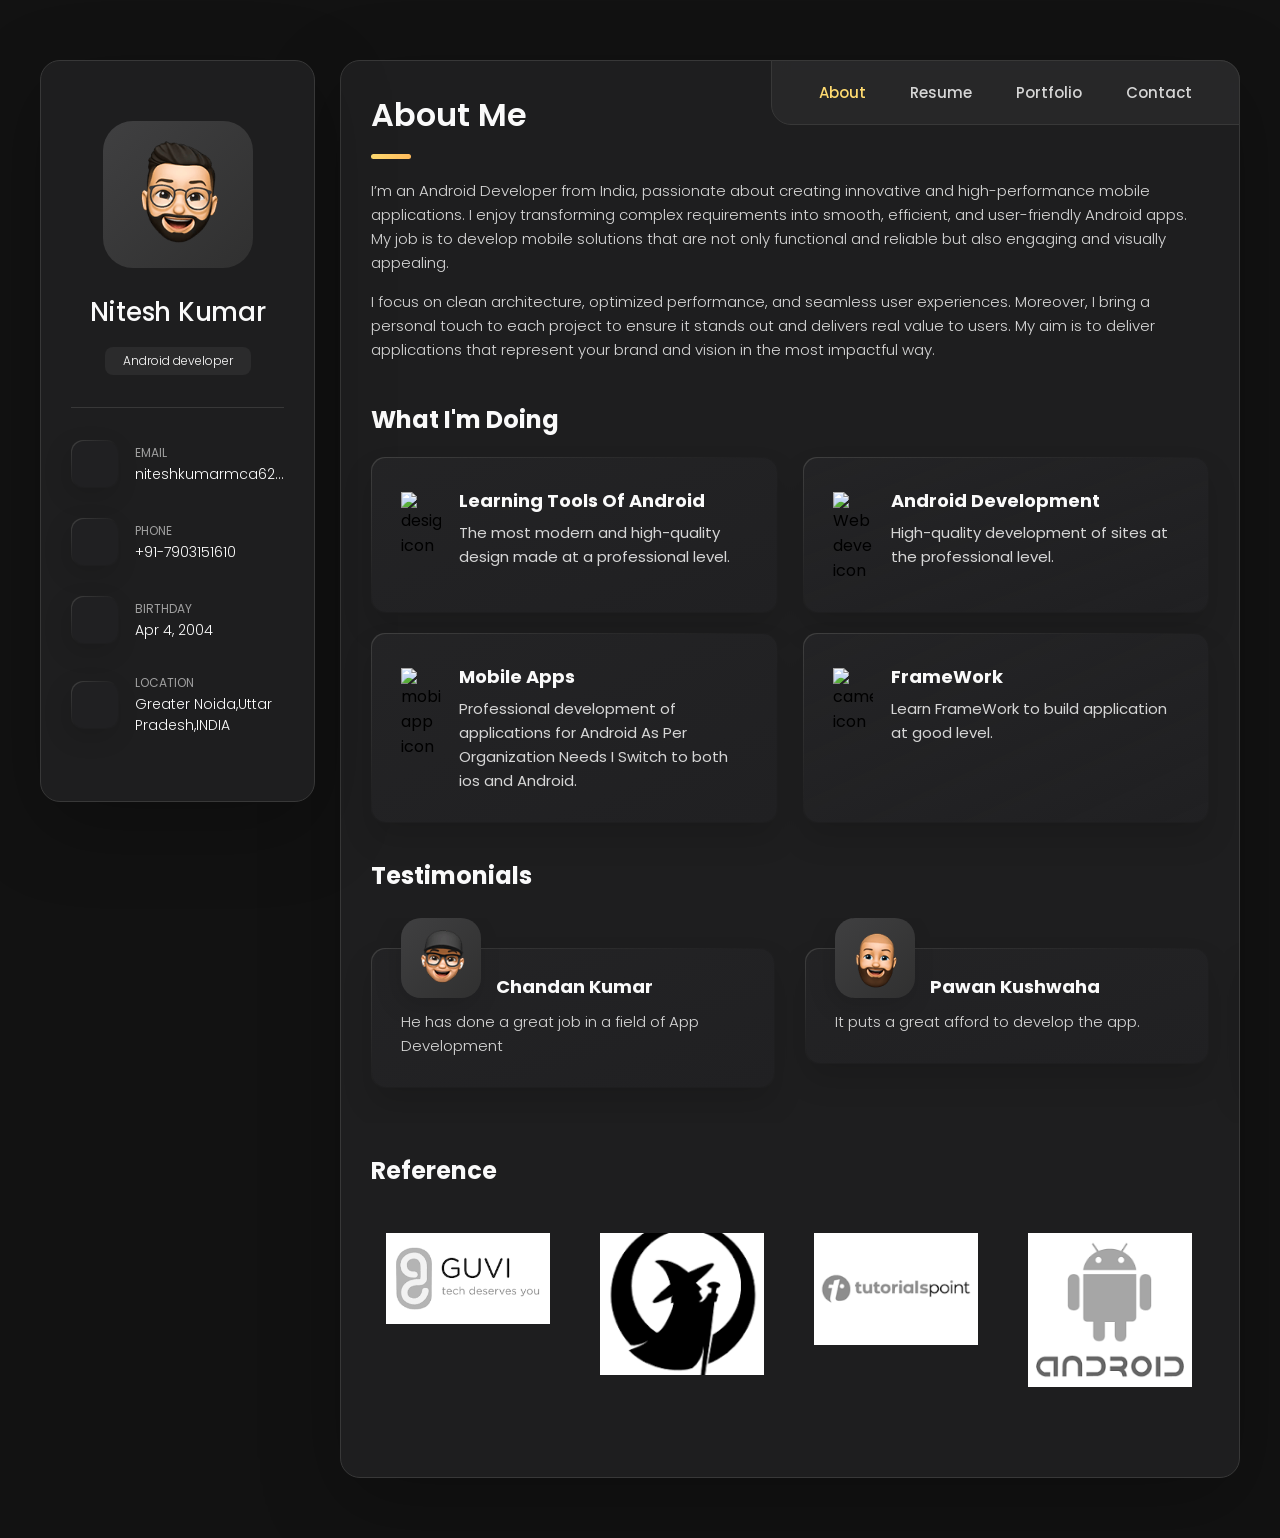
==== index.html @ 9cdce202 "Add files via upload" ====
<!DOCTYPE html>
<html lang="en">

<head>
    <meta charset="UTF-8">
    <meta http-equiv="X-UA-Compatible" content="IE=edge">
    <meta name="viewport" content="width=device-width, initial-scale=1.0">
    <title>Personal Portfolio</title>

    <!--
    - favicon
  -->
    <link rel="shortcut icon" href="logo.ico" type="image/x-icon">

    <!--
    - custom css link
  -->
    <link rel="stylesheet" href="second.css">

    <!--
    - google font link
  -->
    <link rel="preconnect" href="https://fonts.googleapis.com">
    <link rel="preconnect" href="https://fonts.gstatic.com" crossorigin>
    <link href="https://fonts.googleapis.com/css2?family=Poppins:wght@300;400;500;600&display=swap" rel="stylesheet">
</head>

<body>

    <!--
    - #MAIN
  -->

    <main>

        <!--
      - #SIDEBAR
    -->

        <aside class="sidebar" data-sidebar>

            <div class="sidebar-info">

                <figure class="avatar-box">
                    <img src="my-avatar.png" alt="Nitesh Kumar" width="80">
                </figure>

                <div class="info-content">
                    <h1 class="name" title="Nitesh Kumar">Nitesh Kumar</h1>

                    <p class="title">Android developer</p>
                </div>

                <button class="info_more-btn" data-sidebar-btn>
          <span>Show Contacts</span>

          <ion-icon name="chevron-down"></ion-icon>
        </button>

            </div>

            <div class="sidebar-info_more">

                <div class="separator"></div>

                <ul class="contacts-list">

                    <li class="contact-item">

                        <div class="icon-box">
                            <ion-icon name="mail-outline"></ion-icon>
                        </div>

                        <div class="contact-info">
                            <p class="contact-title">Email</p>

                            <a href="mailto:niteshkumarmca622@gmail.com" class="contact-link">niteshkumarmca622@gmail.com</a>
                        </div>

                    </li>

                    <li class="contact-item">

                        <div class="icon-box">
                            <ion-icon name="phone-portrait-outline"></ion-icon>
                        </div>

                        <div class="contact-info">
                            <p class="contact-title">Phone</p>

                            <a href="tel:+12133522795" class="contact-link">+91-7903151610</a>
                        </div>

                    </li>

                    <li class="contact-item">

                        <div class="icon-box">
                            <ion-icon name="calendar-outline"></ion-icon>
                        </div>

                        <div class="contact-info">
                            <p class="contact-title">Birthday</p>

                            <time datetime="1982-06-23">Apr 4, 2004</time>
                        </div>

                    </li>

                    <li class="contact-item">

                        <div class="icon-box">
                            <ion-icon name="location-outline"></ion-icon>
                        </div>

                        <div class="contact-info">
                            <p class="contact-title">Location</p>

                            <address>Greater Noida,Uttar Pradesh,INDIA</address>
                        </div>

                    </li>

                </ul>

                <div class="separator"></div>

                <ul class="social-list">

                    <li class="social-item">
                        <a href="#" class="social-link">
                            <ion-icon name="logo-facebook"></ion-icon>
                        </a>
                    </li>

                    <li class="social-item">
                        <a href="#" class="social-link">
                            <ion-icon name="logo-twitter"></ion-icon>
                        </a>
                    </li>

                    <li class="social-item">
                        <a href="#" class="social-link">
                            <ion-icon name="logo-instagram"></ion-icon>
                        </a>
                    </li>

                </ul>

            </div>

        </aside>





        <!--
      - #main-content
    -->

        <div class="main-content">

            <!--
        - #NAVBAR
      -->

            <nav class="navbar">

                <ul class="navbar-list">

                    <li class="navbar-item">
                        <button class="navbar-link  active" data-nav-link>About</button>
                    </li>

                    <li class="navbar-item">
                        <button class="navbar-link" data-nav-link>Resume</button>
                    </li>

                    <li class="navbar-item">
                        <button class="navbar-link" data-nav-link>Portfolio</button>
                    </li>

                    <!-- <li class="navbar-item">
                        <button class="navbar-link" data-nav-link>Blog</button>
                    </li> -->

                    <li class="navbar-item">
                        <button class="navbar-link" data-nav-link>Contact</button>
                    </li>

                </ul>

            </nav>





            <!--
        - #ABOUT
      -->

            <article class="about  active" data-page="about">

                <header>
                    <h2 class="h2 article-title">About me</h2>
                </header>

                <section class="about-text">
                    <p>
                        I’m an Android Developer from India, passionate about creating innovative and high-performance mobile applications. I enjoy transforming complex requirements into smooth, efficient, and user-friendly Android apps. My job is to develop mobile solutions
                        that are not only functional and reliable but also engaging and visually appealing.
                    </p>

                    <p>
                        I focus on clean architecture, optimized performance, and seamless user experiences. Moreover, I bring a personal touch to each project to ensure it stands out and delivers real value to users. My aim is to deliver applications that represent your brand
                        and vision in the most impactful way.
                    </p>
                </section>


                <!--
          - service
        -->

                <section class="service">

                    <h3 class="h3 service-title">What i'm doing</h3>

                    <ul class="service-list">

                        <li class="service-item">

                            <div class="service-icon-box">
                                <img src="icon-design.svg
                " alt="design icon" width="40">
                            </div>

                            <div class="service-content-box">
                                <h4 class="h4 service-item-title">Learning Tools Of Android</h4>

                                <p class="service-item-text">
                                    The most modern and high-quality design made at a professional level.
                                </p>
                            </div>

                        </li>

                        <li class="service-item">

                            <div class="service-icon-box">
                                <img src="icon-dev.svg" alt="Web development icon" width="40">
                            </div>

                            <div class="service-content-box">
                                <h4 class="h4 service-item-title">Android development</h4>

                                <p class="service-item-text">
                                    High-quality development of sites at the professional level.
                                </p>
                            </div>

                        </li>

                        <li class="service-item">

                            <div class="service-icon-box">
                                <img src="icon-app.svg" alt="mobile app icon" width="40">
                            </div>

                            <div class="service-content-box">
                                <h4 class="h4 service-item-title">Mobile apps</h4>

                                <p class="service-item-text">
                                    Professional development of applications for Android As Per Organization Needs I Switch to both ios and Android.
                                </p>
                            </div>

                        </li>

                        <li class="service-item">

                            <div class="service-icon-box">
                                <img src="icon-photo.svg" alt="camera icon" width="40">
                            </div>

                            <div class="service-content-box">
                                <h4 class="h4 service-item-title">FrameWork</h4>

                                <p class="service-item-text">
                                    Learn FrameWork to build application at good level.
                                </p>
                            </div>

                        </li>

                    </ul>

                </section>


                <!--
          - testimonials
        -->

                <section class="testimonials">

                    <h3 class="h3 testimonials-title">Testimonials</h3>

                    <ul class="testimonials-list has-scrollbar">

                        <li class="testimonials-item">
                            <div class="content-card" data-testimonials-item>

                                <figure class="testimonials-avatar-box">
                                    <img src="avatar-1.png" alt="Chandan Kumar" width="60" data-testimonials-avatar>
                                </figure>

                                <h4 class="h4 testimonials-item-title" data-testimonials-title>Chandan Kumar</h4>

                                <div class="testimonials-text" data-testimonials-text>
                                    <p>
                                        He has done a great job in a field of App Development
                                    </p>
                                </div>

                            </div>
                        </li>

                        <li class="testimonials-item">
                            <div class="content-card" data-testimonials-item>

                                <figure class="testimonials-avatar-box">
                                    <img src="avatar-4.png" alt="Pawan Kushwaha" width="60" data-testimonials-avatar>
                                </figure>

                                <h4 class="h4 testimonials-item-title" data-testimonials-title>Pawan Kushwaha</h4>

                                <div class="testimonials-text" data-testimonials-text>
                                    <p>
                                        It puts a great afford to develop the app.
                                    </p>
                                </div>

                            </div>
                        </li>

                        <li class="testimonials-item">
                            <div class="content-card" data-testimonials-item>

                                <figure class="testimonials-avatar-box">
                                    <img src="avatar-3.png" alt="Emily evans" width="60" data-testimonials-avatar>
                                </figure>

                                <h4 class="h4 testimonials-item-title" data-testimonials-title>Emily evans</h4>

                                <div class="testimonials-text" data-testimonials-text>
                                    <p>
                                        Richard was hired to create a corporate identity. We were very pleased with the work done. She has a lot of experience and is very concerned about the needs of client. Lorem ipsum dolor sit amet, ullamcous cididt consectetur adipiscing elit, seds do et
                                        eiusmod tempor incididunt ut laborels dolore magnarels alia.
                                    </p>
                                </div>

                            </div>
                        </li>

                        <li class="testimonials-item">
                            <div class="content-card" data-testimonials-item>

                                <figure class="testimonials-avatar-box">
                                    <img src="avatar-4.png" alt="Henry william" width="60" data-testimonials-avatar>
                                </figure>

                                <h4 class="h4 testimonials-item-title" data-testimonials-title>Henry william</h4>

                                <div class="testimonials-text" data-testimonials-text>
                                    <p>
                                        Richard was hired to create a corporate identity. We were very pleased with the work done. She has a lot of experience and is very concerned about the needs of client. Lorem ipsum dolor sit amet, ullamcous cididt consectetur adipiscing elit, seds do et
                                        eiusmod tempor incididunt ut laborels dolore magnarels alia.
                                    </p>
                                </div>

                            </div>
                        </li>

                    </ul>

                </section>


                <!--
          - testimonials modal
        -->

                <div class="modal-container" data-modal-container>

                    <div class="overlay" data-overlay></div>

                    <section class="testimonials-modal">

                        <button class="modal-close-btn" data-modal-close-btn>
              <ion-icon name="close-outline"></ion-icon>
            </button>

                        <div class="modal-img-wrapper">
                            <figure class="modal-avatar-box">
                                <img src="avatar-1.png" alt="Daniel lewis" width="80" data-modal-img>
                            </figure>

                            <img src="icon-quote.svg" alt="quote icon">
                        </div>

                        <div class="modal-content">

                            <h4 class="h3 modal-title" data-modal-title>Pawan Kushwaha</h4>

                            <time datetime="2021-06-14">14 June, 2021</time>

                            <div data-modal-text>
                                <p>
                                    Pawan is a great coder.he helps to build api.
                                </p>
                            </div>

                        </div>

                    </section>

                </div>





                <section class="clients">

                    <h3 class="h3 clients-title">Reference</h3>

                    <ul class="clients-list has-scrollbar">

                        <li class="clients-item">
                            <a href="#">
                                <img src="guvi.png" alt="client logo">
                            </a>
                        </li>

                        <li class="clients-item">
                            <a href="#">
                                <img src="vogella.png" alt="client logo">
                            </a>
                        </li>

                        <li class="clients-item">
                            <a href="#">
                                <img src="tt.png" alt="client logo">
                            </a>
                        </li>

                        <li class="clients-item">
                            <a href="#">
                                <img src="and_logo.png" alt="client logo">
                            </a>
                        </li>

                        <li class="clients-item">
                            <a href="#">
                                <img src="androd.png" alt="client logo">
                            </a>
                        </li>

                        <li class="clients-item">
                            <a href="#">
                                <img src="couseera.png" alt="client logo">
                            </a>
                        </li>

                    </ul>

                </section>

            </article>





            <!--
        - #RESUME
      -->

            <article class="resume" data-page="resume">

                <header>
                    <h2 class="h2 article-title">Resume</h2>
                </header>

                <section class="timeline">

                    <div class="title-wrapper">
                        <div class="icon-box">
                            <ion-icon name="book-outline"></ion-icon>
                        </div>

                        <h3 class="h3">Education</h3>
                    </div>

                    <ol class="timeline-list">

                        <li class="timeline-item">

                            <h4 class="h4 timeline-item-title">MCA-Noida Institute of Engineering and Technology,Greater Noida </h4>

                            <span>2024-2026</span>

                            <p class="timeline-text">
                                77 %
                            </p>

                        </li>

                        <li class="timeline-item">

                            <h4 class="h4 timeline-item-title">BCA-Chandigarh Group of College,Mohali</h4>

                            <span>2021 — 2024</span>

                            <p class="timeline-text">
                                75.3%
                            </p>

                        </li>

                        <li class="timeline-item">

                            <h4 class="h4 timeline-item-title">12th-S.P Jain College,Sasaram</h4>

                            <span>2019 — 2021</span>

                            <p class="timeline-text">
                                76%
                            </p>

                        </li>
                        <li class="timeline-item">

                            <h4 class="h4 timeline-item-title">10th-Paradise Children Academy,Kudra</h4>

                            <span>2018 — 2019</span>

                            <p class="timeline-text">
                                78%
                            </p>

                        </li>

                    </ol>

                </section>

                <section class="timeline">

                    <div class="title-wrapper">
                        <div class="icon-box">
                            <ion-icon name="book-outline"></ion-icon>
                        </div>

                        <h3 class="h3">Experience</h3>
                    </div>

                    <ol class="timeline-list">

                        <li class="timeline-item">

                            <h4 class="h4 timeline-item-title">Leetcode</h4>

                            <span>50 + Questions Solved Till Now</span>

                            <p class="timeline-text">
                                Android developer
                            </p>

                        </li>





                    </ol>

                </section>

                <section class="skill">

                    <h3 class="h3 skills-title">My skills</h3>

                    <ul class="skills-list content-card">

                        <li class="skills-item">

                            <div class="title-wrapper">
                                <h5 class="h5">Java-Backend</h5>
                                <data value="80">80%</data>
                            </div>

                            <div class="skill-progress-bg">
                                <div class="skill-progress-fill" style="width: 80%;"></div>
                            </div>

                        </li>

                        <li class="skills-item">

                            <div class="title-wrapper">
                                <h5 class="h5">Android development</h5>
                                <data value="70">70%</data>
                            </div>

                            <div class="skill-progress-bg">
                                <div class="skill-progress-fill" style="width: 70%;"></div>
                            </div>

                        </li>

                        <li class="skills-item">

                            <div class="title-wrapper">
                                <h5 class="h5">HTML,CSS,JAVASCRIPT - FrontEnd </h5>
                                <data value="90">75%</data>
                            </div>

                            <div class="skill-progress-bg">
                                <div class="skill-progress-fill" style="width: 90%;"></div>
                            </div>

                        </li>

                        <li class="skills-item">

                            <div class="title-wrapper">
                                <h5 class="h5">Database Management System - Mysql,Sqlite,MongoDb</h5>
                                <data value="50">80%</data>
                            </div>

                            <div class="skill-progress-bg">
                                <div class="skill-progress-fill" style="width: 50%;"></div>
                            </div>

                        </li>
                        <li class="skills-item">

                            <div class="title-wrapper">
                                <h5 class="h5">Operating System</h5>
                                <data value="50">70%</data>
                            </div>

                            <div class="skill-progress-bg">
                                <div class="skill-progress-fill" style="width: 50%;"></div>
                            </div>

                        </li>
                        <li class="skills-item">

                            <div class="title-wrapper">
                                <h5 class="h5">DataStructure - Arary,String,LinkedList,Stack,HashMap,Tree,Graph,Queue</h5>
                                <data value="50">80%</data>
                            </div>

                            <div class="skill-progress-bg">
                                <div class="skill-progress-fill" style="width: 50%;"></div>
                            </div>

                        </li>
                        <li class="skills-item">

                            <div class="title-wrapper">
                                <h5 class="h5">Team work</h5>
                                <data value="50">90%</data>
                            </div>

                            <div class="skill-progress-bg">
                                <div class="skill-progress-fill" style="width: 50%;"></div>
                            </div>

                        </li>

                    </ul>

                </section>

            </article>





            <!--
        - #PORTFOLIO
      -->

            <article class="portfolio" data-page="portfolio">

                <header>
                    <h2 class="h2 article-title">Portfolio</h2>
                </header>

                <section class="projects">

                    <ul class="filter-list">

                        <li class="filter-item">
                            <button class="active" data-filter-btn>All</button>
                        </li>

                        <li class="filter-item">
                            <button data-filter-btn>Web design</button>
                        </li>

                        <li class="filter-item">
                            <button data-filter-btn>Applications</button>
                        </li>

                        <li class="filter-item">
                            <button data-filter-btn>Web development</button>
                        </li>

                    </ul>

                    <div class="filter-select-box">

                        <button class="filter-select" data-select>

              <div class="select-value" data-selecct-value>Select category</div>

              <div class="select-icon">
                <ion-icon name="chevron-down"></ion-icon>
              </div>

            </button>

                        <ul class="select-list">

                            <li class="select-item">
                                <button data-select-item>All</button>
                            </li>

                            <li class="select-item">
                                <button data-select-item>Web design</button>
                            </li>

                            <li class="select-item">
                                <button data-select-item>Applications</button>
                            </li>

                            <li class="select-item">
                                <button data-select-item>Web development</button>
                            </li>

                        </ul>

                    </div>

                    <ul class="project-list">

                        <li class="project-item  active" data-filter-item data-category="web development">
                            <a href="#">

                                <figure class="project-img">
                                    <div class="project-item-icon-box">
                                        <ion-icon name="eye-outline"></ion-icon>
                                    </div>

                                    <img src="dice.jpg" alt="finance" loading="lazy">
                                </figure>

                                <h3 class="project-title">Ludo</h3>

                                <p class="project-category">Web development</p>

                            </a>
                        </li>

                        <li class="project-item  active" data-filter-item data-category="web development">
                            <a href="#">

                                <figure class="project-img">
                                    <div class="project-item-icon-box">
                                        <ion-icon name="eye-outline"></ion-icon>
                                    </div>

                                    <img src="1-removebg-preview.png" alt="orizon" loading="lazy">
                                </figure>

                                <h3 class="project-title">Music App</h3>

                                <p class="project-category">Web development</p>

                            </a>
                        </li>

                        <li class="project-item  active" data-filter-item data-category="web design">
                            <a href="#">

                                <figure class="project-img">
                                    <div class="project-item-icon-box">
                                        <ion-icon name="eye-outline"></ion-icon>
                                    </div>

                                    <img src="facemsh.jpg" alt="fundo" loading="lazy">
                                </figure>

                                <h3 class="project-title">FaceMash</h3>

                                <p class="project-category">Web design</p>

                            </a>
                        </li>

                        <li class="project-item  active" data-filter-item data-category="applications">
                            <a href="#">

                                <!-- <figure class="project-img">
                                    <div class="project-item-icon-box">
                                        <ion-icon name="eye-outline"></ion-icon>
                                    </div>

                                    <img src="./assets/images/project-4.png" alt="brawlhalla" loading="lazy">
                                </figure>

                                <h3 class="project-title">Brawlhalla</h3>

                                <p class="project-category">Applications</p> -->

                            </a>
                        </li>

                        <li class="project-item  active" data-filter-item data-category="web design">
                            <a href="#">

                                <figure class="project-img">
                                    <div class="project-item-icon-box">
                                        <ion-icon name="eye-outline"></ion-icon>
                                    </div>

                                    <img src="banner1.jpg" alt="dsm." loading="lazy">
                                </figure>

                                <h3 class="project-title">Plant Selling Web..</h3>

                                <p class="project-category">Web design</p>

                            </a>
                        </li>

                        <li class="project-item  active" data-filter-item data-category="web design">
                            <a href="#">

                                <figure class="project-img">
                                    <div class="project-item-icon-box">
                                        <ion-icon name="eye-outline"></ion-icon>
                                    </div>

                                    <img src="news.png" alt="metaspark" loading="lazy">
                                </figure>

                                <h3 class="project-title">News website</h3>

                                <p class="project-category">Web design</p>

                            </a>
                        </li>

                        <li class="project-item  active" data-filter-item data-category="web development">
                            <a href="#">

                                <!-- <figure class="project-img">
                                    <div class="project-item-icon-box">
                                        <ion-icon name="eye-outline"></ion-icon>
                                    </div>

                                    <img src="./assets/images/project-7.png" alt="summary" loading="lazy">
                                </figure>

                                <h3 class="project-title">Summary</h3>

                                <p class="project-category">Web development</p> -->

                            </a>
                        </li>

                        <li class="project-item  active" data-filter-item data-category="applications">
                            <a href="#">

                                <!-- <figure class="project-img">
                                    <div class="project-item-icon-box">
                                        <ion-icon name="eye-outline"></ion-icon>
                                    </div>

                                    <img src="./assets/images/project-8.jpg" alt="task manager" loading="lazy">
                                </figure>

                                <h3 class="project-title">Task Manager</h3>

                                <p class="project-category">Applications</p> -->

                            </a>
                        </li>

                        <li class="project-item  active" data-filter-item data-category="web development">
                            <a href="#">
                                <!-- 
                                <figure class="project-img">
                                    <div class="project-item-icon-box">
                                        <ion-icon name="eye-outline"></ion-icon>
                                    </div>

                                    <img src="./assets/images/project-9.png" alt="arrival" loading="lazy">
                                </figure>

                                <h3 class="project-title">Arrival</h3>

                                <p class="project-category">Web development</p> -->

                            </a>
                        </li>

                    </ul>

                </section>

            </article>





            <!--
        - #BLOG
      -->

            <!-- <article class="blog" data-page="blog">

                <header>
                    <h2 class="h2 article-title">Blog</h2>
                </header>

                <section class="blog-posts">

                    <ul class="blog-posts-list">

                        <li class="blog-post-item">
                            <a href="#">

                                <figure class="blog-banner-box">
                                    <img src="./assets/images/blog-1.jpg" alt="Design conferences in 2022" loading="lazy">
                                </figure>

                                <div class="blog-content">

                                    <div class="blog-meta">
                                        <p class="blog-category">Design</p>

                                        <span class="dot"></span>

                                        <time datetime="2022-02-23">Fab 23, 2022</time>
                                    </div>

                                    <h3 class="h3 blog-item-title">Design conferences in 2022</h3>

                                    <p class="blog-text">
                                        Veritatis et quasi architecto beatae vitae dicta sunt, explicabo.
                                    </p>

                                </div>

                            </a>
                        </li>

                        <li class="blog-post-item">
                            <a href="#">

                                <figure class="blog-banner-box">
                                    <img src="./assets/images/blog-2.jpg" alt="Best fonts every designer" loading="lazy">
                                </figure>

                                <div class="blog-content">

                                    <div class="blog-meta">
                                        <p class="blog-category">Design</p>

                                        <span class="dot"></span>

                                        <time datetime="2022-02-23">Fab 23, 2022</time>
                                    </div>

                                    <h3 class="h3 blog-item-title">Best fonts every designer</h3>

                                    <p class="blog-text">
                                        Sed ut perspiciatis, nam libero tempore, cum soluta nobis est eligendi.
                                    </p>

                                </div>

                            </a>
                        </li>

                        <li class="blog-post-item">
                            <a href="#">

                                <figure class="blog-banner-box">
                                    <img src="./assets/images/blog-3.jpg" alt="Design digest #80" loading="lazy">
                                </figure>

                                <div class="blog-content">

                                    <div class="blog-meta">
                                        <p class="blog-category">Design</p>

                                        <span class="dot"></span>

                                        <time datetime="2022-02-23">Fab 23, 2022</time>
                                    </div>

                                    <h3 class="h3 blog-item-title">Design digest #80</h3>

                                    <p class="blog-text">
                                        Excepteur sint occaecat cupidatat no proident, quis nostrum exercitationem ullam corporis suscipit.
                                    </p>

                                </div>

                            </a>
                        </li>

                        <li class="blog-post-item">
                            <a href="#">

                                <figure class="blog-banner-box">
                                    <img src="./assets/images/blog-4.jpg" alt="UI interactions of the week" loading="lazy">
                                </figure>

                                <div class="blog-content">

                                    <div class="blog-meta">
                                        <p class="blog-category">Design</p>

                                        <span class="dot"></span>

                                        <time datetime="2022-02-23">Fab 23, 2022</time>
                                    </div>

                                    <h3 class="h3 blog-item-title">UI interactions of the week</h3>

                                    <p class="blog-text">
                                        Enim ad minim veniam, consectetur adipiscing elit, quis nostrud exercitation ullamco laboris nisi.
                                    </p>

                                </div>

                            </a>
                        </li>

                        <li class="blog-post-item">
                            <a href="#">

                                <figure class="blog-banner-box">
                                    <img src="./assets/images/blog-5.jpg" alt="The forgotten art of spacing" loading="lazy">
                                </figure>

                                <div class="blog-content">

                                    <div class="blog-meta">
                                        <p class="blog-category">Design</p>

                                        <span class="dot"></span>

                                        <time datetime="2022-02-23">Fab 23, 2022</time>
                                    </div>

                                    <h3 class="h3 blog-item-title">The forgotten art of spacing</h3>

                                    <p class="blog-text">
                                        Maxime placeat, sed do eiusmod tempor incididunt ut labore et dolore magna aliqua.
                                    </p>

                                </div>

                            </a>
                        </li>

                        <li class="blog-post-item">
                            <a href="#">

                                <figure class="blog-banner-box">
                                    <img src="./assets/images/blog-6.jpg" alt="Design digest #79" loading="lazy">
                                </figure>

                                <div class="blog-content">

                                    <div class="blog-meta">
                                        <p class="blog-category">Design</p>

                                        <span class="dot"></span>

                                        <time datetime="2022-02-23">Fab 23, 2022</time>
                                    </div>

                                    <h3 class="h3 blog-item-title">Design digest #79</h3>

                                    <p class="blog-text">
                                        Optio cumque nihil impedit uo minus quod maxime placeat, velit esse cillum.
                                    </p>

                                </div>

                            </a>
                        </li>

                    </ul> -->
            <!-- 
                </section>

            </article> -->





            <!--
        - #CONTACT
      -->

            <article class="contact" data-page="contact">

                <header>
                    <h2 class="h2 article-title">Contact</h2>
                </header>

                <section class="mapbox" data-mapbox>
                    <figure>
                        <iframe src="https://www.google.com/maps/embed?pb=!1m18!1m12!1m3!1d224345.83922454316!2d77.06889925!3d28.5275820!2m3!1f0!2f0!3f0!3m2!1i1024!2i768!4f13.1!3m3!1m2!1s0x390cfd4bfb6d2b6f%3A0x7d8f14f6fbb99f!2sNew%20Delhi%2C%20Delhi%2C%20India!5e0!3m2!1sen!2sin!4v1693067701234!5m2!1sen!2sin"
                            width="600" height="450" style="border:0;" allowfullscreen="" loading="lazy" referrerpolicy="no-referrer-when-downgrade">
</iframe>

                    </figure>
                </section>

                <section class="contact-form">

                    <h3 class="h3 form-title">Contact Form</h3>

                    <form action="#" class="form" data-form>

                        <div class="input-wrapper">
                            <input type="text" name="fullname" class="form-input" placeholder="Full name" required data-form-input>

                            <input type="email" name="email" class="form-input" placeholder="Email address" required data-form-input>
                        </div>

                        <textarea name="message" class="form-input" placeholder="Your Message" required data-form-input></textarea>

                        <button class="form-btn" type="submit" disabled data-form-btn>
              <ion-icon name="paper-plane"></ion-icon>
              <span>Send Message</span>
            </button>

                    </form>

                </section>

            </article>

        </div>

    </main>






    <!--
    - custom js link
  -->
    <script src="second.js"></script>

    <!--
    - ionicon link
  -->
    <script type="module" src="https://unpkg.com/ionicons@5.5.2/dist/ionicons/ionicons.esm.js"></script>
    <script nomodule src="https://unpkg.com/ionicons@5.5.2/dist/ionicons/ionicons.js"></script>

</body>

</html>
---- second.css ----
/*-----------------------------------*\
  #style.css
\*-----------------------------------*/


/**
 * copyright 2022 @codewithsadee
 */


/*-----------------------------------*\
  #CUSTOM PROPERTY
\*-----------------------------------*/

:root {
    /**
   * colors
   */
    /* gradient */
    --bg-gradient-onyx: linear-gradient( to bottom right, hsl(240, 1%, 25%) 3%, hsl(0, 0%, 19%) 97%);
    --bg-gradient-jet: linear-gradient( to bottom right, hsla(240, 1%, 18%, 0.251) 0%, hsla(240, 2%, 11%, 0) 100%), hsl(240, 2%, 13%);
    --bg-gradient-yellow-1: linear-gradient( to bottom right, hsl(45, 100%, 71%) 0%, hsla(36, 100%, 69%, 0) 50%);
    --bg-gradient-yellow-2: linear-gradient( 135deg, hsla(45, 100%, 71%, 0.251) 0%, hsla(35, 100%, 68%, 0) 59.86%), hsl(240, 2%, 13%);
    --border-gradient-onyx: linear-gradient( to bottom right, hsl(0, 0%, 25%) 0%, hsla(0, 0%, 25%, 0) 50%);
    --text-gradient-yellow: linear-gradient( to right, hsl(45, 100%, 72%), hsl(35, 100%, 68%));
    /* solid */
    --jet: hsl(0, 0%, 22%);
    --onyx: hsl(240, 1%, 17%);
    --eerie-black-1: hsl(240, 2%, 13%);
    --eerie-black-2: hsl(240, 2%, 12%);
    --smoky-black: hsl(0, 0%, 7%);
    --white-1: hsl(0, 0%, 100%);
    --white-2: hsl(0, 0%, 98%);
    --orange-yellow-crayola: hsl(45, 100%, 72%);
    --vegas-gold: hsl(45, 54%, 58%);
    --light-gray: hsl(0, 0%, 84%);
    --light-gray-70: hsla(0, 0%, 84%, 0.7);
    --bittersweet-shimmer: hsl(0, 43%, 51%);
    /**
   * typography
   */
    /* font-family */
    --ff-poppins: 'Poppins', sans-serif;
    /* font-size */
    --fs-1: 24px;
    --fs-2: 18px;
    --fs-3: 17px;
    --fs-4: 16px;
    --fs-5: 15px;
    --fs-6: 14px;
    --fs-7: 13px;
    --fs-8: 11px;
    /* font-weight */
    --fw-300: 300;
    --fw-400: 400;
    --fw-500: 500;
    --fw-600: 600;
    /**
   * shadow
   */
    --shadow-1: -4px 8px 24px hsla(0, 0%, 0%, 0.25);
    --shadow-2: 0 16px 30px hsla(0, 0%, 0%, 0.25);
    --shadow-3: 0 16px 40px hsla(0, 0%, 0%, 0.25);
    --shadow-4: 0 25px 50px hsla(0, 0%, 0%, 0.15);
    --shadow-5: 0 24px 80px hsla(0, 0%, 0%, 0.25);
    /**
   * transition
   */
    --transition-1: 0.25s ease;
    --transition-2: 0.5s ease-in-out;
}


/*-----------------------------------*\
  #RESET
\*-----------------------------------*/

*,
*::before,
*::after {
    margin: 0;
    padding: 0;
    box-sizing: border-box;
}

a {
    text-decoration: none;
}

li {
    list-style: none;
}

img,
ion-icon,
a,
button,
time,
span {
    display: block;
}

button {
    font: inherit;
    background: none;
    border: none;
    text-align: left;
    cursor: pointer;
}

input,
textarea {
    display: block;
    width: 100%;
    background: none;
    font: inherit;
}

::selection {
    background: var(--orange-yellow-crayola);
    color: var(--smoky-black);
}

:focus {
    outline-color: var(--orange-yellow-crayola);
}

html {
    font-family: var(--ff-poppins);
}

body {
    background: var(--smoky-black);
}


/*-----------------------------------*\
  #REUSED STYLE
\*-----------------------------------*/

.sidebar,
article {
    background: var(--eerie-black-2);
    border: 1px solid var(--jet);
    border-radius: 20px;
    padding: 15px;
    box-shadow: var(--shadow-1);
    z-index: 1;
}

.separator {
    width: 100%;
    height: 1px;
    background: var(--jet);
    margin: 16px 0;
}

.icon-box {
    position: relative;
    background: var(--border-gradient-onyx);
    width: 30px;
    height: 30px;
    border-radius: 8px;
    display: flex;
    justify-content: center;
    align-items: center;
    font-size: 16px;
    color: var(--orange-yellow-crayola);
    box-shadow: var(--shadow-1);
    z-index: 1;
}

.icon-box::before {
    content: "";
    position: absolute;
    inset: 1px;
    background: var(--eerie-black-1);
    border-radius: inherit;
    z-index: -1;
}

.icon-box ion-icon {
    --ionicon-stroke-width: 35px;
}

article {
    display: none;
}

article.active {
    display: block;
    animation: fade 0.5s ease backwards;
}

@keyframes fade {
    0% {
        opacity: 0;
    }
    100% {
        opacity: 1;
    }
}

.h2,
.h3,
.h4,
.h5 {
    color: var(--white-2);
    text-transform: capitalize;
}

.h2 {
    font-size: var(--fs-1);
}

.h3 {
    font-size: var(--fs-2);
}

.h4 {
    font-size: var(--fs-4);
}

.h5 {
    font-size: var(--fs-7);
    font-weight: var(--fw-500);
}

.article-title {
    position: relative;
    padding-bottom: 7px;
}

.article-title::after {
    content: "";
    position: absolute;
    bottom: 0;
    left: 0;
    width: 30px;
    height: 3px;
    background: var(--text-gradient-yellow);
    border-radius: 3px;
}

.has-scrollbar::-webkit-scrollbar {
    width: 5px;
    /* for vertical scrollbar */
    height: 5px;
    /* for horizontal scrollbar */
}

.has-scrollbar::-webkit-scrollbar-track {
    background: var(--onyx);
    border-radius: 5px;
}

.has-scrollbar::-webkit-scrollbar-thumb {
    background: var(--orange-yellow-crayola);
    border-radius: 5px;
}

.has-scrollbar::-webkit-scrollbar-button {
    width: 20px;
}

.content-card {
    position: relative;
    background: var(--border-gradient-onyx);
    padding: 15px;
    padding-top: 45px;
    border-radius: 14px;
    box-shadow: var(--shadow-2);
    cursor: pointer;
    z-index: 1;
}

.content-card::before {
    content: "";
    position: absolute;
    inset: 1px;
    background: var(--bg-gradient-jet);
    border-radius: inherit;
    z-index: -1;
}


/*-----------------------------------*\
  #MAIN
\*-----------------------------------*/

main {
    margin: 15px 12px;
    margin-bottom: 75px;
    min-width: 259px;
}


/*-----------------------------------*\
  #SIDEBAR
\*-----------------------------------*/

.sidebar {
    margin-bottom: 15px;
    max-height: 112px;
    overflow: hidden;
    transition: var(--transition-2);
}

.sidebar.active {
    max-height: 405px;
}

.sidebar-info {
    position: relative;
    display: flex;
    justify-content: flex-start;
    align-items: center;
    gap: 15px;
}

.avatar-box {
    background: var(--bg-gradient-onyx);
    border-radius: 20px;
}

.info-content .name {
    color: var(--white-2);
    font-size: var(--fs-3);
    font-weight: var(--fw-500);
    letter-spacing: -0.25px;
    margin-bottom: 10px;
}

.info-content .title {
    color: var(--white-1);
    background: var(--onyx);
    font-size: var(--fs-8);
    font-weight: var(--fw-300);
    width: max-content;
    padding: 3px 12px;
    border-radius: 8px;
}

.info_more-btn {
    position: absolute;
    top: -15px;
    right: -15px;
    border-radius: 0 15px;
    font-size: 13px;
    color: var(--orange-yellow-crayola);
    background: var(--border-gradient-onyx);
    padding: 10px;
    box-shadow: var(--shadow-2);
    transition: var(--transition-1);
    z-index: 1;
}

.info_more-btn::before {
    content: "";
    position: absolute;
    inset: 1px;
    border-radius: inherit;
    background: var(--bg-gradient-jet);
    transition: var(--transition-1);
    z-index: -1;
}

.info_more-btn:hover,
.info_more-btn:focus {
    background: var(--bg-gradient-yellow-1);
}

.info_more-btn:hover::before,
.info_more-btn:focus::before {
    background: var(--bg-gradient-yellow-2);
}

.info_more-btn span {
    display: none;
}

.sidebar-info_more {
    opacity: 0;
    visibility: hidden;
    transition: var(--transition-2);
}

.sidebar.active .sidebar-info_more {
    opacity: 1;
    visibility: visible;
}

.contacts-list {
    display: grid;
    grid-template-columns: 1fr;
    gap: 16px;
}

.contact-item {
    min-width: 100%;
    display: flex;
    align-items: center;
    gap: 16px;
}

.contact-info {
    max-width: calc(100% - 46px);
    width: calc(100% - 46px);
}

.contact-title {
    color: var(--light-gray-70);
    font-size: var(--fs-8);
    text-transform: uppercase;
    margin-bottom: 2px;
}

.contact-info :is(.contact-link, time, address) {
    color: var(--white-2);
    font-size: var(--fs-7);
}

.contact-info address {
    font-style: normal;
}

.social-list {
    display: flex;
    justify-content: flex-start;
    align-items: center;
    gap: 15px;
    padding-bottom: 4px;
    padding-left: 7px;
}

.social-item .social-link {
    color: var(--light-gray-70);
    font-size: 18px;
}

.social-item .social-link:hover {
    color: var(--light-gray);
}


/*-----------------------------------*\
  #NAVBAR
\*-----------------------------------*/

.navbar {
    position: fixed;
    bottom: 0;
    left: 0;
    width: 100%;
    background: hsla(240, 1%, 17%, 0.75);
    backdrop-filter: blur(10px);
    border: 1px solid var(--jet);
    border-radius: 12px 12px 0 0;
    box-shadow: var(--shadow-2);
    z-index: 5;
}

.navbar-list {
    display: flex;
    flex-wrap: wrap;
    justify-content: center;
    align-items: center;
    padding: 0 10px;
}

.navbar-link {
    color: var(--light-gray);
    font-size: var(--fs-8);
    padding: 20px 7px;
    transition: color var(--transition-1);
}

.navbar-link:hover,
.navbar-link:focus {
    color: var(--light-gray-70);
}

.navbar-link.active {
    color: var(--orange-yellow-crayola);
}


/*-----------------------------------*\
  #ABOUT
\*-----------------------------------*/

.about .article-title {
    margin-bottom: 15px;
}

.about-text {
    color: var(--light-gray);
    font-size: var(--fs-6);
    font-weight: var(--fw-300);
    line-height: 1.6;
}

.about-text p {
    margin-bottom: 15px;
}


/**
 * #service 
 */

.service {
    margin-bottom: 35px;
}

.service-title {
    margin-bottom: 20px;
}

.service-list {
    display: grid;
    grid-template-columns: 1fr;
    gap: 20px;
}

.service-item {
    position: relative;
    background: var(--border-gradient-onyx);
    padding: 20px;
    border-radius: 14px;
    box-shadow: var(--shadow-2);
    z-index: 1;
}

.service-item::before {
    content: "";
    position: absolute;
    inset: 1px;
    background: var(--bg-gradient-jet);
    border-radius: inherit;
    z-index: -1;
}

.service-icon-box {
    margin-bottom: 10px;
}

.service-icon-box img {
    margin: auto;
}

.service-content-box {
    text-align: center;
}

.service-item-title {
    margin-bottom: 7px;
}

.service-item-text {
    color: var(--light-gray);
    font-size: var(--fs-6);
    font-weight: var(--fw-3);
    line-height: 1.6;
}


/**
 * #testimonials 
 */

.testimonials {
    margin-bottom: 30px;
}

.testimonials-title {
    margin-bottom: 20px;
}

.testimonials-list {
    display: flex;
    justify-content: flex-start;
    align-items: flex-start;
    gap: 15px;
    margin: 0 -15px;
    padding: 25px 15px;
    padding-bottom: 35px;
    overflow-x: auto;
    scroll-behavior: smooth;
    overscroll-behavior-inline: contain;
    scroll-snap-type: inline mandatory;
}

.testimonials-item {
    min-width: 100%;
    scroll-snap-align: center;
}

.testimonials-avatar-box {
    position: absolute;
    top: 0;
    left: 0;
    transform: translate(15px, -25px);
    background: var(--bg-gradient-onyx);
    border-radius: 14px;
    box-shadow: var(--shadow-1);
}

.testimonials-item-title {
    margin-bottom: 7px;
}

.testimonials-text {
    color: var(--light-gray);
    font-size: var(--fs-6);
    font-weight: var(--fw-300);
    line-height: 1.6;
    display: -webkit-box;
    line-clamp: 4;
    -webkit-line-clamp: 4;
    -webkit-box-orient: vertical;
    overflow: hidden;
}


/**
 * #testimonials-modal
 */

.modal-container {
    position: fixed;
    top: 0;
    left: 0;
    width: 100%;
    height: 100%;
    display: flex;
    justify-content: center;
    align-items: center;
    overflow-y: auto;
    overscroll-behavior: contain;
    z-index: 20;
    pointer-events: none;
    visibility: hidden;
}

.modal-container::-webkit-scrollbar {
    display: none;
}

.modal-container.active {
    pointer-events: all;
    visibility: visible;
}

.overlay {
    position: fixed;
    top: 0;
    left: 0;
    width: 100%;
    height: 100vh;
    background: hsl(0, 0%, 5%);
    opacity: 0;
    visibility: hidden;
    pointer-events: none;
    z-index: 1;
    transition: var(--transition-1);
}

.overlay.active {
    opacity: 0.8;
    visibility: visible;
    pointer-events: all;
}

.testimonials-modal {
    background: var(--eerie-black-2);
    position: relative;
    padding: 15px;
    margin: 15px 12px;
    border: 1px solid var(--jet);
    border-radius: 14px;
    box-shadow: var(--shadow-5);
    transform: scale(1.2);
    opacity: 0;
    transition: var(--transition-1);
    z-index: 2;
}

.modal-container.active .testimonials-modal {
    transform: scale(1);
    opacity: 1;
}

.modal-close-btn {
    position: absolute;
    top: 15px;
    right: 15px;
    background: var(--onyx);
    border-radius: 8px;
    width: 32px;
    height: 32px;
    display: flex;
    justify-content: center;
    align-items: center;
    color: var(--white-2);
    font-size: 18px;
    opacity: 0.7;
}

.modal-close-btn:hover,
.modal-close-btn:focus {
    opacity: 1;
}

.modal-close-btn ion-icon {
    --ionicon-stroke-width: 50px;
}

.modal-avatar-box {
    background: var(--bg-gradient-onyx);
    width: max-content;
    border-radius: 14px;
    margin-bottom: 15px;
    box-shadow: var(--shadow-2);
}

.modal-img-wrapper>img {
    display: none;
}

.modal-title {
    margin-bottom: 4px;
}

.modal-content time {
    font-size: var(--fs-6);
    color: var(--light-gray-70);
    font-weight: var(--fw-300);
    margin-bottom: 10px;
}

.modal-content p {
    color: var(--light-gray);
    font-size: var(--fs-6);
    font-weight: var(--fw-300);
    line-height: 1.6;
}


/**
 * #clients 
 */

.clients {
    margin-bottom: 15px;
}

.clients-list {
    display: flex;
    justify-content: flex-start;
    align-items: flex-start;
    gap: 15px;
    margin: 0 -15px;
    padding: 25px;
    padding-bottom: 25px;
    overflow-x: auto;
    scroll-behavior: smooth;
    overscroll-behavior-inline: contain;
    scroll-snap-type: inline mandatory;
    scroll-padding-inline: 25px;
}

.clients-item {
    min-width: 50%;
    scroll-snap-align: start;
}

.clients-item img {
    width: 100%;
    filter: grayscale(1);
    transition: var(--transition-1);
}

.clients-item img:hover {
    filter: grayscale(0);
}


/*-----------------------------------*\
  #RESUME
\*-----------------------------------*/

.article-title {
    margin-bottom: 30px;
}


/**
 * education and experience 
 */

.timeline {
    margin-bottom: 30px;
}

.timeline .title-wrapper {
    display: flex;
    align-items: center;
    gap: 15px;
    margin-bottom: 25px;
}

.timeline-list {
    font-size: var(--fs-6);
    margin-left: 45px;
}

.timeline-item {
    position: relative;
}

.timeline-item:not(:last-child) {
    margin-bottom: 20px;
}

.timeline-item-title {
    font-size: var(--fs-6);
    line-height: 1.3;
    margin-bottom: 7px;
}

.timeline-list span {
    color: var(--vegas-gold);
    font-weight: var(--fw-400);
    line-height: 1.6;
}

.timeline-item:not(:last-child)::before {
    content: "";
    position: absolute;
    top: -25px;
    left: -30px;
    width: 1px;
    height: calc(100% + 50px);
    background: var(--jet);
}

.timeline-item::after {
    content: "";
    position: absolute;
    top: 5px;
    left: -33px;
    height: 6px;
    width: 6px;
    background: var(--text-gradient-yellow);
    border-radius: 50%;
    box-shadow: 0 0 0 4px var(--jet);
}

.timeline-text {
    color: var(--light-gray);
    font-weight: var(--fw-300);
    line-height: 1.6;
}


/**
 * skills 
 */

.skills-title {
    margin-bottom: 20px;
}

.skills-list {
    padding: 20px;
}

.skills-item:not(:last-child) {
    margin-bottom: 15px;
}

.skill .title-wrapper {
    display: flex;
    align-items: center;
    gap: 5px;
    margin-bottom: 8px;
}

.skill .title-wrapper data {
    color: var(--light-gray);
    font-size: var(--fs-7);
    font-weight: var(--fw-300);
}

.skill-progress-bg {
    background: var(--jet);
    width: 100%;
    height: 8px;
    border-radius: 10px;
}

.skill-progress-fill {
    background: var(--text-gradient-yellow);
    height: 100%;
    border-radius: inherit;
}


/*-----------------------------------*\
  #PORTFOLIO
\*-----------------------------------*/

.filter-list {
    display: none;
}

.filter-select-box {
    position: relative;
    margin-bottom: 25px;
}

.filter-select {
    background: var(--eerie-black-2);
    color: var(--light-gray);
    display: flex;
    justify-content: space-between;
    align-items: center;
    width: 100%;
    padding: 12px 16px;
    border: 1px solid var(--jet);
    border-radius: 14px;
    font-size: var(--fs-6);
    font-weight: var(--fw-300);
}

.filter-select.active .select-icon {
    transform: rotate(0.5turn);
}

.select-list {
    background: var(--eerie-black-2);
    position: absolute;
    top: calc(100% + 6px);
    width: 100%;
    padding: 6px;
    border: 1px solid var(--jet);
    border-radius: 14px;
    z-index: 2;
    opacity: 0;
    visibility: hidden;
    pointer-events: none;
    transition: 0.15s ease-in-out;
}

.filter-select.active+.select-list {
    opacity: 1;
    visibility: visible;
    pointer-events: all;
}

.select-item button {
    background: var(--eerie-black-2);
    color: var(--light-gray);
    font-size: var(--fs-6);
    font-weight: var(--fw-300);
    text-transform: capitalize;
    width: 100%;
    padding: 8px 10px;
    border-radius: 8px;
}

.select-item button:hover {
    --eerie-black-2: hsl(240, 2%, 20%);
}

.project-list {
    display: grid;
    grid-template-columns: 1fr;
    gap: 30px;
    margin-bottom: 10px;
}

.project-item {
    display: none;
}

.project-item.active {
    display: block;
    animation: scaleUp 0.25s ease forwards;
}

@keyframes scaleUp {
    0% {
        transform: scale(0.5);
    }
    100% {
        transform: scale(1);
    }
}

.project-item>a {
    width: 100%;
}

.project-img {
    position: relative;
    width: 100%;
    height: 200px;
    border-radius: 16px;
    overflow: hidden;
    margin-bottom: 15px;
}

.project-img::before {
    content: "";
    position: absolute;
    top: 0;
    left: 0;
    width: 100%;
    height: 100%;
    background: transparent;
    z-index: 1;
    transition: var(--transition-1);
}

.project-item>a:hover .project-img::before {
    background: hsla(0, 0%, 0%, 0.5);
}

.project-item-icon-box {
    --scale: 0.8;
    background: var(--jet);
    color: var(--orange-yellow-crayola);
    position: absolute;
    top: 50%;
    left: 50%;
    transform: translate(-50%, -50%) scale(var(--scale));
    font-size: 20px;
    padding: 18px;
    border-radius: 12px;
    opacity: 0;
    z-index: 1;
    transition: var(--transition-1);
}

.project-item>a:hover .project-item-icon-box {
    --scale: 1;
    opacity: 1;
}

.project-item-icon-box ion-icon {
    --ionicon-stroke-width: 50px;
}

.project-img img {
    width: 100%;
    height: 100%;
    object-fit: cover;
    transition: var(--transition-1);
}

.project-item>a:hover img {
    transform: scale(1.1);
}

.project-title,
.project-category {
    margin-left: 10px;
}

.project-title {
    color: var(--white-2);
    font-size: var(--fs-5);
    font-weight: var(--fw-400);
    text-transform: capitalize;
    line-height: 1.3;
}

.project-category {
    color: var(--light-gray-70);
    font-size: var(--fs-6);
    font-weight: var(--fw-300);
}


/*-----------------------------------*\
  #BLOG
\*-----------------------------------*/

.blog-posts {
    margin-bottom: 10px;
}

.blog-posts-list {
    display: grid;
    grid-template-columns: 1fr;
    gap: 20px;
}

.blog-post-item>a {
    position: relative;
    background: var(--border-gradient-onyx);
    height: 100%;
    box-shadow: var(--shadow-4);
    border-radius: 16px;
    z-index: 1;
}

.blog-post-item>a::before {
    content: "";
    position: absolute;
    inset: 1px;
    border-radius: inherit;
    background: var(--eerie-black-1);
    z-index: -1;
}

.blog-banner-box {
    width: 100%;
    height: 200px;
    border-radius: 12px;
    overflow: hidden;
}

.blog-banner-box img {
    width: 100%;
    height: 100%;
    object-fit: cover;
    transition: var(--transition-1);
}

.blog-post-item>a:hover .blog-banner-box img {
    transform: scale(1.1);
}

.blog-content {
    padding: 15px;
}

.blog-meta {
    display: flex;
    justify-content: flex-start;
    align-items: center;
    gap: 7px;
    margin-bottom: 10px;
}

.blog-meta :is(.blog-category, time) {
    color: var(--light-gray-70);
    font-size: var(--fs-6);
    font-weight: var(--fw-300);
}

.blog-meta .dot {
    background: var(--light-gray-70);
    width: 4px;
    height: 4px;
    border-radius: 4px;
}

.blog-item-title {
    margin-bottom: 10px;
    line-height: 1.3;
    transition: var(--transition-1);
}

.blog-post-item>a:hover .blog-item-title {
    color: var(--orange-yellow-crayola);
}

.blog-text {
    color: var(--light-gray);
    font-size: var(--fs-6);
    font-weight: var(--fw-300);
    line-height: 1.6;
}


/*-----------------------------------*\
  #CONTACT
\*-----------------------------------*/

.mapbox {
    position: relative;
    height: 250px;
    width: 100%;
    border-radius: 16px;
    margin-bottom: 30px;
    border: 1px solid var(--jet);
    overflow: hidden;
}

.mapbox figure {
    height: 100%;
}

.mapbox iframe {
    width: 100%;
    height: 100%;
    border: none;
    filter: grayscale(1) invert(1);
}

.contact-form {
    margin-bottom: 10px;
}

.form-title {
    margin-bottom: 20px;
}

.input-wrapper {
    display: grid;
    grid-template-columns: 1fr;
    gap: 25px;
    margin-bottom: 25px;
}

.form-input {
    color: var(--white-2);
    font-size: var(--fs-6);
    font-weight: var(--fw-400);
    padding: 13px 20px;
    border: 1px solid var(--jet);
    border-radius: 14px;
    outline: none;
}

.form-input::placeholder {
    font-weight: var(--fw-500);
}

.form-input:focus {
    border-color: var(--orange-yellow-crayola);
}

textarea.form-input {
    min-height: 100px;
    height: 120px;
    max-height: 200px;
    resize: vertical;
    margin-bottom: 25px;
}

textarea.form-input::-webkit-resizer {
    display: none;
}

.form-input:focus:invalid {
    border-color: var(--bittersweet-shimmer);
}

.form-btn {
    position: relative;
    width: 100%;
    background: var(--border-gradient-onyx);
    color: var(--orange-yellow-crayola);
    display: flex;
    justify-content: center;
    align-items: center;
    gap: 10px;
    padding: 13px 20px;
    border-radius: 14px;
    font-size: var(--fs-6);
    text-transform: capitalize;
    box-shadow: var(--shadow-3);
    z-index: 1;
    transition: var(--transition-1);
}

.form-btn::before {
    content: "";
    position: absolute;
    inset: 1px;
    background: var(--bg-gradient-jet);
    border-radius: inherit;
    z-index: -1;
    transition: var(--transition-1);
}

.form-btn ion-icon {
    font-size: 16px;
}

.form-btn:hover {
    background: var(--bg-gradient-yellow-1);
}

.form-btn:hover::before {
    background: var(--bg-gradient-yellow-2);
}

.form-btn:disabled {
    opacity: 0.7;
    cursor: not-allowed;
}

.form-btn:disabled:hover {
    background: var(--border-gradient-onyx);
}

.form-btn:disabled:hover::before {
    background: var(--bg-gradient-jet);
}


/*-----------------------------------*\
  #RESPONSIVE
\*-----------------------------------*/


/**
 * responsive larger than 450px screen
 */

@media (min-width: 450px) {
    /**
   * client
   */
    .clients-item {
        min-width: calc(33.33% - 10px);
    }
    /**
   * #PORTFOLIO, BLOG 
   */
    .project-img,
    .blog-banner-box {
        height: auto;
    }
}


/**
 * responsive larger than 580px screen
 */

@media (min-width: 580px) {
    /**
   * CUSTOM PROPERTY
   */
     :root {
        /**
     * typography
     */
        --fs-1: 32px;
        --fs-2: 24px;
        --fs-3: 26px;
        --fs-4: 18px;
        --fs-6: 15px;
        --fs-7: 15px;
        --fs-8: 12px;
    }
    /**
   * #REUSED STYLE
   */
    .sidebar,
    article {
        width: 520px;
        margin-inline: auto;
        padding: 30px;
    }
    .article-title {
        font-weight: var(--fw-600);
        padding-bottom: 15px;
    }
    .article-title::after {
        width: 40px;
        height: 5px;
    }
    .icon-box {
        width: 48px;
        height: 48px;
        border-radius: 12px;
        font-size: 18px;
    }
    /**
   * #MAIN
   */
    main {
        margin-top: 60px;
        margin-bottom: 100px;
    }
    /**
   * #SIDEBAR
   */
    .sidebar {
        max-height: 180px;
        margin-bottom: 30px;
    }
    .sidebar.active {
        max-height: 584px;
    }
    .sidebar-info {
        gap: 25px;
    }
    .avatar-box {
        border-radius: 30px;
    }
    .avatar-box img {
        width: 120px;
    }
    .info-content .name {
        margin-bottom: 15px;
    }
    .info-content .title {
        padding: 5px 18px;
    }
    .info_more-btn {
        top: -30px;
        right: -30px;
        padding: 10px 15px;
    }
    .info_more-btn span {
        display: block;
        font-size: var(--fs-8);
    }
    .info_more-btn ion-icon {
        display: none;
    }
    .separator {
        margin: 32px 0;
    }
    .contacts-list {
        gap: 20px;
    }
    .contact-info {
        max-width: calc(100% - 64px);
        width: calc(100% - 64px);
    }
    /**
   * #NAVBAR
   */
    .navbar {
        border-radius: 20px 20px 0 0;
    }
    .navbar-list {
        gap: 20px;
    }
    .navbar-link {
        --fs-8: 14px;
    }
    /**
   * #ABOUT
   */
    .about .article-title {
        margin-bottom: 20px;
    }
    .about-text {
        margin-bottom: 40px;
    }
    /* service */
    .service-item {
        display: flex;
        justify-content: flex-start;
        align-items: flex-start;
        gap: 18px;
        padding: 30px;
    }
    .service-icon-box {
        margin-bottom: 0;
        margin-top: 5px;
    }
    .service-content-box {
        text-align: left;
    }
    /* testimonials */
    .testimonials-title {
        margin-bottom: 25px;
    }
    .testimonials-list {
        gap: 30px;
        margin: 0 -30px;
        padding: 30px;
        padding-bottom: 35px;
    }
    .content-card {
        padding: 30px;
        padding-top: 25px;
    }
    .testimonials-avatar-box {
        transform: translate(30px, -30px);
        border-radius: 20px;
    }
    .testimonials-avatar-box img {
        width: 80px;
    }
    .testimonials-item-title {
        margin-bottom: 10px;
        margin-left: 95px;
    }
    .testimonials-text {
        line-clamp: 2;
        -webkit-line-clamp: 2;
    }
    /* testimonials modal */
    .modal-container {
        padding: 20px;
    }
    .testimonials-modal {
        display: flex;
        justify-content: flex-start;
        align-items: stretch;
        gap: 25px;
        padding: 30px;
        border-radius: 20px;
    }
    .modal-img-wrapper {
        display: flex;
        flex-direction: column;
        align-items: center;
    }
    .modal-avatar-box {
        border-radius: 18px;
        margin-bottom: 0;
    }
    .modal-avatar-box img {
        width: 65px;
    }
    .modal-img-wrapper>img {
        display: block;
        flex-grow: 1;
        width: 35px;
    }
    /* clients */
    .clients-list {
        gap: 50px;
        margin: 0 -30px;
        padding: 45px;
        scroll-padding-inline: 45px;
    }
    .clients-item {
        min-width: calc(33.33% - 35px);
    }
    /**
   * #RESUME
   */
    .timeline-list {
        margin-left: 65px;
    }
    .timeline-item:not(:last-child)::before {
        left: -40px;
    }
    .timeline-item::after {
        height: 8px;
        width: 8px;
        left: -43px;
    }
    .skills-item:not(:last-child) {
        margin-bottom: 25px;
    }
    /**
   * #PORTFOLIO, BLOG
   */
    .project-img,
    .blog-banner-box {
        border-radius: 16px;
    }
    .blog-posts-list {
        gap: 30px;
    }
    .blog-content {
        padding: 25px;
    }
    /**
   * #CONTACT
   */
    .mapbox {
        height: 380px;
        border-radius: 18px;
    }
    .input-wrapper {
        gap: 30px;
        margin-bottom: 30px;
    }
    .form-input {
        padding: 15px 20px;
    }
    textarea.form-input {
        margin-bottom: 30px;
    }
    .form-btn {
        --fs-6: 16px;
        padding: 16px 20px;
    }
    .form-btn ion-icon {
        font-size: 18px;
    }
}


/**
 * responsive larger than 768px screen
 */

@media (min-width: 768px) {
    /**
   * REUSED STYLE
   */
    .sidebar,
    article {
        width: 700px;
    }
    .has-scrollbar::-webkit-scrollbar-button {
        width: 100px;
    }
    /**
   * SIDEBAR
   */
    .contacts-list {
        grid-template-columns: 1fr 1fr;
        gap: 30px 15px;
    }
    /**
   * NAVBAR
   */
    .navbar-link {
        --fs-8: 15px;
    }
    /**
   * ABOUT
   */
    /* testimonials modal */
    .testimonials-modal {
        gap: 35px;
        max-width: 680px;
    }
    .modal-avatar-box img {
        width: 80px;
    }
    /**
   * PORTFOLIO
   */
    .article-title {
        padding-bottom: 20px;
    }
    .filter-select-box {
        display: none;
    }
    .filter-list {
        display: flex;
        justify-content: flex-start;
        align-items: center;
        gap: 25px;
        padding-left: 5px;
        margin-bottom: 30px;
    }
    .filter-item button {
        color: var(--light-gray);
        font-size: var(--fs-5);
        transition: var(--transition-1);
    }
    .filter-item button:hover {
        color: var(--light-gray-70);
    }
    .filter-item button.active {
        color: var(--orange-yellow-crayola);
    }
    /* portfolio and blog grid */
    .project-list,
    .blog-posts-list {
        grid-template-columns: 1fr 1fr;
    }
    /**
   * CONTACT
   */
    .input-wrapper {
        grid-template-columns: 1fr 1fr;
    }
    .form-btn {
        width: max-content;
        margin-left: auto;
    }
}


/**
 * responsive larger than 1024px screen
 */

@media (min-width: 1024px) {
    /**
   * CUSTOM PROPERTY
   */
     :root {
        /**
    * shadow
    */
        --shadow-1: -4px 8px 24px hsla(0, 0%, 0%, 0.125);
        --shadow-2: 0 16px 30px hsla(0, 0%, 0%, 0.125);
        --shadow-3: 0 16px 40px hsla(0, 0%, 0%, 0.125);
    }
    /**
   * REUSED STYLE
   */
    .sidebar,
    article {
        width: 950px;
        box-shadow: var(--shadow-5);
    }
    /**
   * MAIN 
   */
    main {
        margin-bottom: 60px;
    }
    .main-content {
        position: relative;
        width: max-content;
        margin: auto;
    }
    /**
   * NAVBAR
   */
    .navbar {
        position: absolute;
        bottom: auto;
        top: 0;
        left: auto;
        right: 0;
        width: max-content;
        border-radius: 0 20px;
        padding: 0 20px;
        box-shadow: none;
    }
    .navbar-list {
        gap: 30px;
        padding: 0 20px;
    }
    .navbar-link {
        font-weight: var(--fw-500);
    }
    /**
   * ABOUT
   */
    /* service */
    .service-list {
        grid-template-columns: 1fr 1fr;
        gap: 20px 25px;
    }
    /* testimonials */
    .testimonials-item {
        min-width: calc(50% - 15px);
    }
    /* clients */
    .clients-item {
        min-width: calc(25% - 38px);
    }
    /**
   * PORTFOLIO
   */
    .project-list {
        grid-template-columns: repeat(3, 1fr);
    }
    /**
   * BLOG
   */
    .blog-banner-box {
        height: 230px;
    }
}


/**
 * responsive larger than 1250px screen
 */

@media (min-width: 1250px) {
    /**
   * RESET
   */
    body::-webkit-scrollbar {
        width: 20px;
    }
    body::-webkit-scrollbar-track {
        background: var(--smoky-black);
    }
    body::-webkit-scrollbar-thumb {
        border: 5px solid var(--smoky-black);
        background: hsla(0, 0%, 100%, 0.1);
        border-radius: 20px;
        box-shadow: inset 1px 1px 0 hsla(0, 0%, 100%, 0.11), inset -1px -1px 0 hsla(0, 0%, 100%, 0.11);
    }
    body::-webkit-scrollbar-thumb:hover {
        background: hsla(0, 0%, 100%, 0.15);
    }
    body::-webkit-scrollbar-button {
        height: 60px;
    }
    /**
   * REUSED STYLE
   */
    .sidebar,
    article {
        width: auto;
    }
    article {
        min-height: 100%;
    }
    /**
   * MAIN
   */
    main {
        max-width: 1200px;
        margin-inline: auto;
        display: flex;
        justify-content: center;
        align-items: stretch;
        gap: 25px;
    }
    .main-content {
        min-width: 75%;
        width: 75%;
        margin: 0;
    }
    /**
   * SIDEBAR
   */
    .sidebar {
        position: sticky;
        top: 60px;
        max-height: max-content;
        height: 100%;
        margin-bottom: 0;
        padding-top: 60px;
        z-index: 1;
    }
    .sidebar-info {
        flex-direction: column;
    }
    .avatar-box img {
        width: 150px;
    }
    .info-content .name {
        white-space: nowrap;
        text-align: center;
    }
    .info-content .title {
        margin: auto;
    }
    .info_more-btn {
        display: none;
    }
    .sidebar-info_more {
        opacity: 1;
        visibility: visible;
    }
    .contacts-list {
        grid-template-columns: 1fr;
    }
    .contact-info :is(.contact-link) {
        white-space: nowrap;
        overflow: hidden;
        text-overflow: ellipsis;
    }
    .contact-info :is(.contact-link, time, address) {
        --fs-7: 14px;
        font-weight: var(--fw-300);
    }
    .separator:last-of-type {
        margin: 15px 0;
        opacity: 0;
    }
    .social-list {
        justify-content: center;
    }
    /**
	 * RESUME
	 */
    .timeline-text {
        max-width: 700px;
    }
}
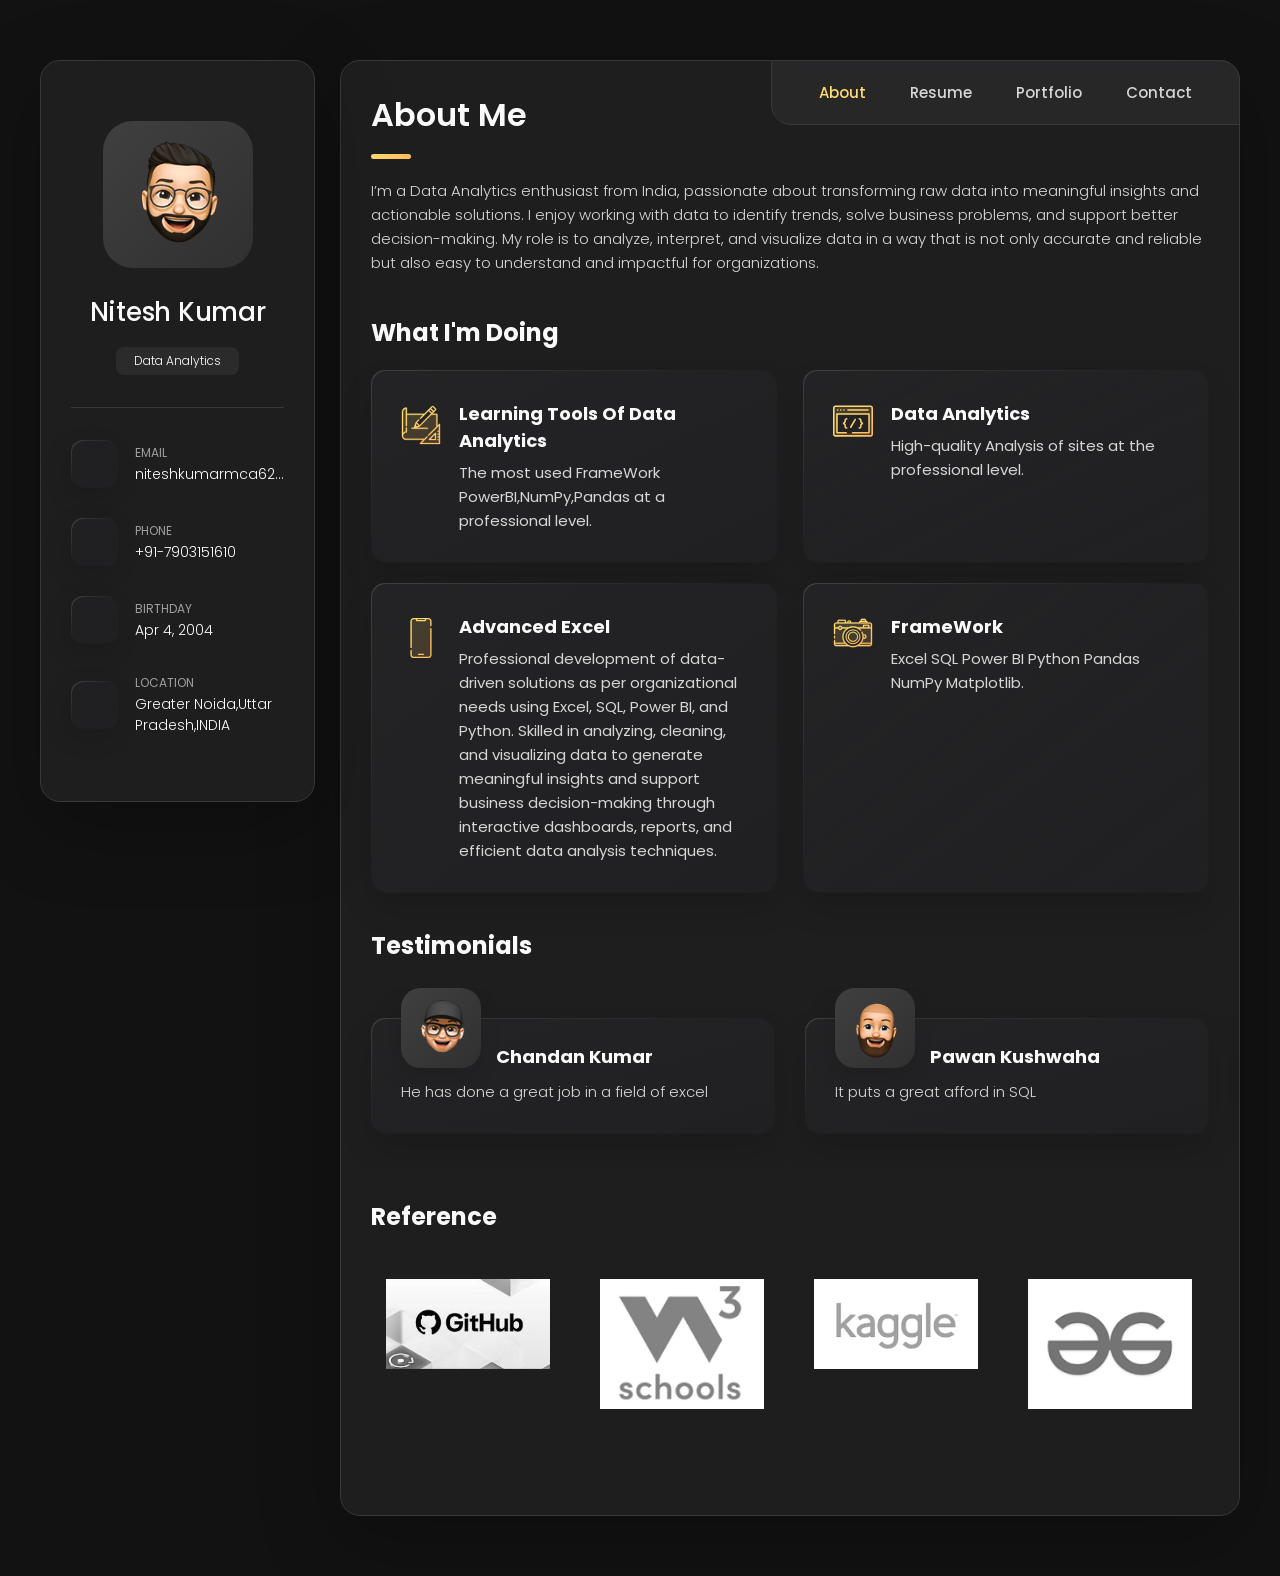
==== commit 3a5df802: "Initial Commit" ====
--- a/index.html
+++ b/index.html
@@ -1,1195 +1,1192 @@
-<!DOCTYPE html>
-<html lang="en">
-
-<head>
-    <meta charset="UTF-8">
-    <meta http-equiv="X-UA-Compatible" content="IE=edge">
-    <meta name="viewport" content="width=device-width, initial-scale=1.0">
-    <title>Personal Portfolio</title>
-
-    <!--
-    - favicon
-  -->
-    <link rel="shortcut icon" href="logo.ico" type="image/x-icon">
-
-    <!--
-    - custom css link
-  -->
-    <link rel="stylesheet" href="second.css">
-
-    <!--
-    - google font link
-  -->
-    <link rel="preconnect" href="https://fonts.googleapis.com">
-    <link rel="preconnect" href="https://fonts.gstatic.com" crossorigin>
-    <link href="https://fonts.googleapis.com/css2?family=Poppins:wght@300;400;500;600&display=swap" rel="stylesheet">
-</head>
-
-<body>
-
-    <!--
-    - #MAIN
-  -->
-
-    <main>
-
-        <!--
-      - #SIDEBAR
-    -->
-
-        <aside class="sidebar" data-sidebar>
-
-            <div class="sidebar-info">
-
-                <figure class="avatar-box">
-                    <img src="my-avatar.png" alt="Nitesh Kumar" width="80">
-                </figure>
-
-                <div class="info-content">
-                    <h1 class="name" title="Nitesh Kumar">Nitesh Kumar</h1>
-
-                    <p class="title">Android developer</p>
-                </div>
-
-                <button class="info_more-btn" data-sidebar-btn>
-          <span>Show Contacts</span>
-
-          <ion-icon name="chevron-down"></ion-icon>
-        </button>
-
-            </div>
-
-            <div class="sidebar-info_more">
-
-                <div class="separator"></div>
-
-                <ul class="contacts-list">
-
-                    <li class="contact-item">
-
-                        <div class="icon-box">
-                            <ion-icon name="mail-outline"></ion-icon>
-                        </div>
-
-                        <div class="contact-info">
-                            <p class="contact-title">Email</p>
-
-                            <a href="mailto:niteshkumarmca622@gmail.com" class="contact-link">niteshkumarmca622@gmail.com</a>
-                        </div>
-
-                    </li>
-
-                    <li class="contact-item">
-
-                        <div class="icon-box">
-                            <ion-icon name="phone-portrait-outline"></ion-icon>
-                        </div>
-
-                        <div class="contact-info">
-                            <p class="contact-title">Phone</p>
-
-                            <a href="tel:+12133522795" class="contact-link">+91-7903151610</a>
-                        </div>
-
-                    </li>
-
-                    <li class="contact-item">
-
-                        <div class="icon-box">
-                            <ion-icon name="calendar-outline"></ion-icon>
-                        </div>
-
-                        <div class="contact-info">
-                            <p class="contact-title">Birthday</p>
-
-                            <time datetime="1982-06-23">Apr 4, 2004</time>
-                        </div>
-
-                    </li>
-
-                    <li class="contact-item">
-
-                        <div class="icon-box">
-                            <ion-icon name="location-outline"></ion-icon>
-                        </div>
-
-                        <div class="contact-info">
-                            <p class="contact-title">Location</p>
-
-                            <address>Greater Noida,Uttar Pradesh,INDIA</address>
-                        </div>
-
-                    </li>
-
-                </ul>
-
-                <div class="separator"></div>
-
-                <ul class="social-list">
-
-                    <li class="social-item">
-                        <a href="#" class="social-link">
-                            <ion-icon name="logo-facebook"></ion-icon>
-                        </a>
-                    </li>
-
-                    <li class="social-item">
-                        <a href="#" class="social-link">
-                            <ion-icon name="logo-twitter"></ion-icon>
-                        </a>
-                    </li>
-
-                    <li class="social-item">
-                        <a href="#" class="social-link">
-                            <ion-icon name="logo-instagram"></ion-icon>
-                        </a>
-                    </li>
-
-                </ul>
-
-            </div>
-
-        </aside>
-
-
-
-
-
-        <!--
-      - #main-content
-    -->
-
-        <div class="main-content">
-
-            <!--
-        - #NAVBAR
-      -->
-
-            <nav class="navbar">
-
-                <ul class="navbar-list">
-
-                    <li class="navbar-item">
-                        <button class="navbar-link  active" data-nav-link>About</button>
-                    </li>
-
-                    <li class="navbar-item">
-                        <button class="navbar-link" data-nav-link>Resume</button>
-                    </li>
-
-                    <li class="navbar-item">
-                        <button class="navbar-link" data-nav-link>Portfolio</button>
-                    </li>
-
-                    <!-- <li class="navbar-item">
-                        <button class="navbar-link" data-nav-link>Blog</button>
-                    </li> -->
-
-                    <li class="navbar-item">
-                        <button class="navbar-link" data-nav-link>Contact</button>
-                    </li>
-
-                </ul>
-
-            </nav>
-
-
-
-
-
-            <!--
-        - #ABOUT
-      -->
-
-            <article class="about  active" data-page="about">
-
-                <header>
-                    <h2 class="h2 article-title">About me</h2>
-                </header>
-
-                <section class="about-text">
-                    <p>
-                        I’m an Android Developer from India, passionate about creating innovative and high-performance mobile applications. I enjoy transforming complex requirements into smooth, efficient, and user-friendly Android apps. My job is to develop mobile solutions
-                        that are not only functional and reliable but also engaging and visually appealing.
-                    </p>
-
-                    <p>
-                        I focus on clean architecture, optimized performance, and seamless user experiences. Moreover, I bring a personal touch to each project to ensure it stands out and delivers real value to users. My aim is to deliver applications that represent your brand
-                        and vision in the most impactful way.
-                    </p>
-                </section>
-
-
-                <!--
-          - service
-        -->
-
-                <section class="service">
-
-                    <h3 class="h3 service-title">What i'm doing</h3>
-
-                    <ul class="service-list">
-
-                        <li class="service-item">
-
-                            <div class="service-icon-box">
-                                <img src="icon-design.svg
-                " alt="design icon" width="40">
-                            </div>
-
-                            <div class="service-content-box">
-                                <h4 class="h4 service-item-title">Learning Tools Of Android</h4>
-
-                                <p class="service-item-text">
-                                    The most modern and high-quality design made at a professional level.
-                                </p>
-                            </div>
-
-                        </li>
-
-                        <li class="service-item">
-
-                            <div class="service-icon-box">
-                                <img src="icon-dev.svg" alt="Web development icon" width="40">
-                            </div>
-
-                            <div class="service-content-box">
-                                <h4 class="h4 service-item-title">Android development</h4>
-
-                                <p class="service-item-text">
-                                    High-quality development of sites at the professional level.
-                                </p>
-                            </div>
-
-                        </li>
-
-                        <li class="service-item">
-
-                            <div class="service-icon-box">
-                                <img src="icon-app.svg" alt="mobile app icon" width="40">
-                            </div>
-
-                            <div class="service-content-box">
-                                <h4 class="h4 service-item-title">Mobile apps</h4>
-
-                                <p class="service-item-text">
-                                    Professional development of applications for Android As Per Organization Needs I Switch to both ios and Android.
-                                </p>
-                            </div>
-
-                        </li>
-
-                        <li class="service-item">
-
-                            <div class="service-icon-box">
-                                <img src="icon-photo.svg" alt="camera icon" width="40">
-                            </div>
-
-                            <div class="service-content-box">
-                                <h4 class="h4 service-item-title">FrameWork</h4>
-
-                                <p class="service-item-text">
-                                    Learn FrameWork to build application at good level.
-                                </p>
-                            </div>
-
-                        </li>
-
-                    </ul>
-
-                </section>
-
-
-                <!--
-          - testimonials
-        -->
-
-                <section class="testimonials">
-
-                    <h3 class="h3 testimonials-title">Testimonials</h3>
-
-                    <ul class="testimonials-list has-scrollbar">
-
-                        <li class="testimonials-item">
-                            <div class="content-card" data-testimonials-item>
-
-                                <figure class="testimonials-avatar-box">
-                                    <img src="avatar-1.png" alt="Chandan Kumar" width="60" data-testimonials-avatar>
-                                </figure>
-
-                                <h4 class="h4 testimonials-item-title" data-testimonials-title>Chandan Kumar</h4>
-
-                                <div class="testimonials-text" data-testimonials-text>
-                                    <p>
-                                        He has done a great job in a field of App Development
-                                    </p>
-                                </div>
-
-                            </div>
-                        </li>
-
-                        <li class="testimonials-item">
-                            <div class="content-card" data-testimonials-item>
-
-                                <figure class="testimonials-avatar-box">
-                                    <img src="avatar-4.png" alt="Pawan Kushwaha" width="60" data-testimonials-avatar>
-                                </figure>
-
-                                <h4 class="h4 testimonials-item-title" data-testimonials-title>Pawan Kushwaha</h4>
-
-                                <div class="testimonials-text" data-testimonials-text>
-                                    <p>
-                                        It puts a great afford to develop the app.
-                                    </p>
-                                </div>
-
-                            </div>
-                        </li>
-
-                        <li class="testimonials-item">
-                            <div class="content-card" data-testimonials-item>
-
-                                <figure class="testimonials-avatar-box">
-                                    <img src="avatar-3.png" alt="Emily evans" width="60" data-testimonials-avatar>
-                                </figure>
-
-                                <h4 class="h4 testimonials-item-title" data-testimonials-title>Emily evans</h4>
-
-                                <div class="testimonials-text" data-testimonials-text>
-                                    <p>
-                                        Richard was hired to create a corporate identity. We were very pleased with the work done. She has a lot of experience and is very concerned about the needs of client. Lorem ipsum dolor sit amet, ullamcous cididt consectetur adipiscing elit, seds do et
-                                        eiusmod tempor incididunt ut laborels dolore magnarels alia.
-                                    </p>
-                                </div>
-
-                            </div>
-                        </li>
-
-                        <li class="testimonials-item">
-                            <div class="content-card" data-testimonials-item>
-
-                                <figure class="testimonials-avatar-box">
-                                    <img src="avatar-4.png" alt="Henry william" width="60" data-testimonials-avatar>
-                                </figure>
-
-                                <h4 class="h4 testimonials-item-title" data-testimonials-title>Henry william</h4>
-
-                                <div class="testimonials-text" data-testimonials-text>
-                                    <p>
-                                        Richard was hired to create a corporate identity. We were very pleased with the work done. She has a lot of experience and is very concerned about the needs of client. Lorem ipsum dolor sit amet, ullamcous cididt consectetur adipiscing elit, seds do et
-                                        eiusmod tempor incididunt ut laborels dolore magnarels alia.
-                                    </p>
-                                </div>
-
-                            </div>
-                        </li>
-
-                    </ul>
-
-                </section>
-
-
-                <!--
-          - testimonials modal
-        -->
-
-                <div class="modal-container" data-modal-container>
-
-                    <div class="overlay" data-overlay></div>
-
-                    <section class="testimonials-modal">
-
-                        <button class="modal-close-btn" data-modal-close-btn>
-              <ion-icon name="close-outline"></ion-icon>
-            </button>
-
-                        <div class="modal-img-wrapper">
-                            <figure class="modal-avatar-box">
-                                <img src="avatar-1.png" alt="Daniel lewis" width="80" data-modal-img>
-                            </figure>
-
-                            <img src="icon-quote.svg" alt="quote icon">
-                        </div>
-
-                        <div class="modal-content">
-
-                            <h4 class="h3 modal-title" data-modal-title>Pawan Kushwaha</h4>
-
-                            <time datetime="2021-06-14">14 June, 2021</time>
-
-                            <div data-modal-text>
-                                <p>
-                                    Pawan is a great coder.he helps to build api.
-                                </p>
-                            </div>
-
-                        </div>
-
-                    </section>
-
-                </div>
-
-
-
-
-
-                <section class="clients">
-
-                    <h3 class="h3 clients-title">Reference</h3>
-
-                    <ul class="clients-list has-scrollbar">
-
-                        <li class="clients-item">
-                            <a href="#">
-                                <img src="guvi.png" alt="client logo">
-                            </a>
-                        </li>
-
-                        <li class="clients-item">
-                            <a href="#">
-                                <img src="vogella.png" alt="client logo">
-                            </a>
-                        </li>
-
-                        <li class="clients-item">
-                            <a href="#">
-                                <img src="tt.png" alt="client logo">
-                            </a>
-                        </li>
-
-                        <li class="clients-item">
-                            <a href="#">
-                                <img src="and_logo.png" alt="client logo">
-                            </a>
-                        </li>
-
-                        <li class="clients-item">
-                            <a href="#">
-                                <img src="androd.png" alt="client logo">
-                            </a>
-                        </li>
-
-                        <li class="clients-item">
-                            <a href="#">
-                                <img src="couseera.png" alt="client logo">
-                            </a>
-                        </li>
-
-                    </ul>
-
-                </section>
-
-            </article>
-
-
-
-
-
-            <!--
-        - #RESUME
-      -->
-
-            <article class="resume" data-page="resume">
-
-                <header>
-                    <h2 class="h2 article-title">Resume</h2>
-                </header>
-
-                <section class="timeline">
-
-                    <div class="title-wrapper">
-                        <div class="icon-box">
-                            <ion-icon name="book-outline"></ion-icon>
-                        </div>
-
-                        <h3 class="h3">Education</h3>
-                    </div>
-
-                    <ol class="timeline-list">
-
-                        <li class="timeline-item">
-
-                            <h4 class="h4 timeline-item-title">MCA-Noida Institute of Engineering and Technology,Greater Noida </h4>
-
-                            <span>2024-2026</span>
-
-                            <p class="timeline-text">
-                                77 %
-                            </p>
-
-                        </li>
-
-                        <li class="timeline-item">
-
-                            <h4 class="h4 timeline-item-title">BCA-Chandigarh Group of College,Mohali</h4>
-
-                            <span>2021 — 2024</span>
-
-                            <p class="timeline-text">
-                                75.3%
-                            </p>
-
-                        </li>
-
-                        <li class="timeline-item">
-
-                            <h4 class="h4 timeline-item-title">12th-S.P Jain College,Sasaram</h4>
-
-                            <span>2019 — 2021</span>
-
-                            <p class="timeline-text">
-                                76%
-                            </p>
-
-                        </li>
-                        <li class="timeline-item">
-
-                            <h4 class="h4 timeline-item-title">10th-Paradise Children Academy,Kudra</h4>
-
-                            <span>2018 — 2019</span>
-
-                            <p class="timeline-text">
-                                78%
-                            </p>
-
-                        </li>
-
-                    </ol>
-
-                </section>
-
-                <section class="timeline">
-
-                    <div class="title-wrapper">
-                        <div class="icon-box">
-                            <ion-icon name="book-outline"></ion-icon>
-                        </div>
-
-                        <h3 class="h3">Experience</h3>
-                    </div>
-
-                    <ol class="timeline-list">
-
-                        <li class="timeline-item">
-
-                            <h4 class="h4 timeline-item-title">Leetcode</h4>
-
-                            <span>50 + Questions Solved Till Now</span>
-
-                            <p class="timeline-text">
-                                Android developer
-                            </p>
-
-                        </li>
-
-
-
-
-
-                    </ol>
-
-                </section>
-
-                <section class="skill">
-
-                    <h3 class="h3 skills-title">My skills</h3>
-
-                    <ul class="skills-list content-card">
-
-                        <li class="skills-item">
-
-                            <div class="title-wrapper">
-                                <h5 class="h5">Java-Backend</h5>
-                                <data value="80">80%</data>
-                            </div>
-
-                            <div class="skill-progress-bg">
-                                <div class="skill-progress-fill" style="width: 80%;"></div>
-                            </div>
-
-                        </li>
-
-                        <li class="skills-item">
-
-                            <div class="title-wrapper">
-                                <h5 class="h5">Android development</h5>
-                                <data value="70">70%</data>
-                            </div>
-
-                            <div class="skill-progress-bg">
-                                <div class="skill-progress-fill" style="width: 70%;"></div>
-                            </div>
-
-                        </li>
-
-                        <li class="skills-item">
-
-                            <div class="title-wrapper">
-                                <h5 class="h5">HTML,CSS,JAVASCRIPT - FrontEnd </h5>
-                                <data value="90">75%</data>
-                            </div>
-
-                            <div class="skill-progress-bg">
-                                <div class="skill-progress-fill" style="width: 90%;"></div>
-                            </div>
-
-                        </li>
-
-                        <li class="skills-item">
-
-                            <div class="title-wrapper">
-                                <h5 class="h5">Database Management System - Mysql,Sqlite,MongoDb</h5>
-                                <data value="50">80%</data>
-                            </div>
-
-                            <div class="skill-progress-bg">
-                                <div class="skill-progress-fill" style="width: 50%;"></div>
-                            </div>
-
-                        </li>
-                        <li class="skills-item">
-
-                            <div class="title-wrapper">
-                                <h5 class="h5">Operating System</h5>
-                                <data value="50">70%</data>
-                            </div>
-
-                            <div class="skill-progress-bg">
-                                <div class="skill-progress-fill" style="width: 50%;"></div>
-                            </div>
-
-                        </li>
-                        <li class="skills-item">
-
-                            <div class="title-wrapper">
-                                <h5 class="h5">DataStructure - Arary,String,LinkedList,Stack,HashMap,Tree,Graph,Queue</h5>
-                                <data value="50">80%</data>
-                            </div>
-
-                            <div class="skill-progress-bg">
-                                <div class="skill-progress-fill" style="width: 50%;"></div>
-                            </div>
-
-                        </li>
-                        <li class="skills-item">
-
-                            <div class="title-wrapper">
-                                <h5 class="h5">Team work</h5>
-                                <data value="50">90%</data>
-                            </div>
-
-                            <div class="skill-progress-bg">
-                                <div class="skill-progress-fill" style="width: 50%;"></div>
-                            </div>
-
-                        </li>
-
-                    </ul>
-
-                </section>
-
-            </article>
-
-
-
-
-
-            <!--
-        - #PORTFOLIO
-      -->
-
-            <article class="portfolio" data-page="portfolio">
-
-                <header>
-                    <h2 class="h2 article-title">Portfolio</h2>
-                </header>
-
-                <section class="projects">
-
-                    <ul class="filter-list">
-
-                        <li class="filter-item">
-                            <button class="active" data-filter-btn>All</button>
-                        </li>
-
-                        <li class="filter-item">
-                            <button data-filter-btn>Web design</button>
-                        </li>
-
-                        <li class="filter-item">
-                            <button data-filter-btn>Applications</button>
-                        </li>
-
-                        <li class="filter-item">
-                            <button data-filter-btn>Web development</button>
-                        </li>
-
-                    </ul>
-
-                    <div class="filter-select-box">
-
-                        <button class="filter-select" data-select>
-
-              <div class="select-value" data-selecct-value>Select category</div>
-
-              <div class="select-icon">
-                <ion-icon name="chevron-down"></ion-icon>
-              </div>
-
-            </button>
-
-                        <ul class="select-list">
-
-                            <li class="select-item">
-                                <button data-select-item>All</button>
-                            </li>
-
-                            <li class="select-item">
-                                <button data-select-item>Web design</button>
-                            </li>
-
-                            <li class="select-item">
-                                <button data-select-item>Applications</button>
-                            </li>
-
-                            <li class="select-item">
-                                <button data-select-item>Web development</button>
-                            </li>
-
-                        </ul>
-
-                    </div>
-
-                    <ul class="project-list">
-
-                        <li class="project-item  active" data-filter-item data-category="web development">
-                            <a href="#">
-
-                                <figure class="project-img">
-                                    <div class="project-item-icon-box">
-                                        <ion-icon name="eye-outline"></ion-icon>
-                                    </div>
-
-                                    <img src="dice.jpg" alt="finance" loading="lazy">
-                                </figure>
-
-                                <h3 class="project-title">Ludo</h3>
-
-                                <p class="project-category">Web development</p>
-
-                            </a>
-                        </li>
-
-                        <li class="project-item  active" data-filter-item data-category="web development">
-                            <a href="#">
-
-                                <figure class="project-img">
-                                    <div class="project-item-icon-box">
-                                        <ion-icon name="eye-outline"></ion-icon>
-                                    </div>
-
-                                    <img src="1-removebg-preview.png" alt="orizon" loading="lazy">
-                                </figure>
-
-                                <h3 class="project-title">Music App</h3>
-
-                                <p class="project-category">Web development</p>
-
-                            </a>
-                        </li>
-
-                        <li class="project-item  active" data-filter-item data-category="web design">
-                            <a href="#">
-
-                                <figure class="project-img">
-                                    <div class="project-item-icon-box">
-                                        <ion-icon name="eye-outline"></ion-icon>
-                                    </div>
-
-                                    <img src="facemsh.jpg" alt="fundo" loading="lazy">
-                                </figure>
-
-                                <h3 class="project-title">FaceMash</h3>
-
-                                <p class="project-category">Web design</p>
-
-                            </a>
-                        </li>
-
-                        <li class="project-item  active" data-filter-item data-category="applications">
-                            <a href="#">
-
-                                <!-- <figure class="project-img">
-                                    <div class="project-item-icon-box">
-                                        <ion-icon name="eye-outline"></ion-icon>
-                                    </div>
-
-                                    <img src="./assets/images/project-4.png" alt="brawlhalla" loading="lazy">
-                                </figure>
-
-                                <h3 class="project-title">Brawlhalla</h3>
-
-                                <p class="project-category">Applications</p> -->
-
-                            </a>
-                        </li>
-
-                        <li class="project-item  active" data-filter-item data-category="web design">
-                            <a href="#">
-
-                                <figure class="project-img">
-                                    <div class="project-item-icon-box">
-                                        <ion-icon name="eye-outline"></ion-icon>
-                                    </div>
-
-                                    <img src="banner1.jpg" alt="dsm." loading="lazy">
-                                </figure>
-
-                                <h3 class="project-title">Plant Selling Web..</h3>
-
-                                <p class="project-category">Web design</p>
-
-                            </a>
-                        </li>
-
-                        <li class="project-item  active" data-filter-item data-category="web design">
-                            <a href="#">
-
-                                <figure class="project-img">
-                                    <div class="project-item-icon-box">
-                                        <ion-icon name="eye-outline"></ion-icon>
-                                    </div>
-
-                                    <img src="news.png" alt="metaspark" loading="lazy">
-                                </figure>
-
-                                <h3 class="project-title">News website</h3>
-
-                                <p class="project-category">Web design</p>
-
-                            </a>
-                        </li>
-
-                        <li class="project-item  active" data-filter-item data-category="web development">
-                            <a href="#">
-
-                                <!-- <figure class="project-img">
-                                    <div class="project-item-icon-box">
-                                        <ion-icon name="eye-outline"></ion-icon>
-                                    </div>
-
-                                    <img src="./assets/images/project-7.png" alt="summary" loading="lazy">
-                                </figure>
-
-                                <h3 class="project-title">Summary</h3>
-
-                                <p class="project-category">Web development</p> -->
-
-                            </a>
-                        </li>
-
-                        <li class="project-item  active" data-filter-item data-category="applications">
-                            <a href="#">
-
-                                <!-- <figure class="project-img">
-                                    <div class="project-item-icon-box">
-                                        <ion-icon name="eye-outline"></ion-icon>
-                                    </div>
-
-                                    <img src="./assets/images/project-8.jpg" alt="task manager" loading="lazy">
-                                </figure>
-
-                                <h3 class="project-title">Task Manager</h3>
-
-                                <p class="project-category">Applications</p> -->
-
-                            </a>
-                        </li>
-
-                        <li class="project-item  active" data-filter-item data-category="web development">
-                            <a href="#">
-                                <!-- 
-                                <figure class="project-img">
-                                    <div class="project-item-icon-box">
-                                        <ion-icon name="eye-outline"></ion-icon>
-                                    </div>
-
-                                    <img src="./assets/images/project-9.png" alt="arrival" loading="lazy">
-                                </figure>
-
-                                <h3 class="project-title">Arrival</h3>
-
-                                <p class="project-category">Web development</p> -->
-
-                            </a>
-                        </li>
-
-                    </ul>
-
-                </section>
-
-            </article>
-
-
-
-
-
-            <!--
-        - #BLOG
-      -->
-
-            <!-- <article class="blog" data-page="blog">
-
-                <header>
-                    <h2 class="h2 article-title">Blog</h2>
-                </header>
-
-                <section class="blog-posts">
-
-                    <ul class="blog-posts-list">
-
-                        <li class="blog-post-item">
-                            <a href="#">
-
-                                <figure class="blog-banner-box">
-                                    <img src="./assets/images/blog-1.jpg" alt="Design conferences in 2022" loading="lazy">
-                                </figure>
-
-                                <div class="blog-content">
-
-                                    <div class="blog-meta">
-                                        <p class="blog-category">Design</p>
-
-                                        <span class="dot"></span>
-
-                                        <time datetime="2022-02-23">Fab 23, 2022</time>
-                                    </div>
-
-                                    <h3 class="h3 blog-item-title">Design conferences in 2022</h3>
-
-                                    <p class="blog-text">
-                                        Veritatis et quasi architecto beatae vitae dicta sunt, explicabo.
-                                    </p>
-
-                                </div>
-
-                            </a>
-                        </li>
-
-                        <li class="blog-post-item">
-                            <a href="#">
-
-                                <figure class="blog-banner-box">
-                                    <img src="./assets/images/blog-2.jpg" alt="Best fonts every designer" loading="lazy">
-                                </figure>
-
-                                <div class="blog-content">
-
-                                    <div class="blog-meta">
-                                        <p class="blog-category">Design</p>
-
-                                        <span class="dot"></span>
-
-                                        <time datetime="2022-02-23">Fab 23, 2022</time>
-                                    </div>
-
-                                    <h3 class="h3 blog-item-title">Best fonts every designer</h3>
-
-                                    <p class="blog-text">
-                                        Sed ut perspiciatis, nam libero tempore, cum soluta nobis est eligendi.
-                                    </p>
-
-                                </div>
-
-                            </a>
-                        </li>
-
-                        <li class="blog-post-item">
-                            <a href="#">
-
-                                <figure class="blog-banner-box">
-                                    <img src="./assets/images/blog-3.jpg" alt="Design digest #80" loading="lazy">
-                                </figure>
-
-                                <div class="blog-content">
-
-                                    <div class="blog-meta">
-                                        <p class="blog-category">Design</p>
-
-                                        <span class="dot"></span>
-
-                                        <time datetime="2022-02-23">Fab 23, 2022</time>
-                                    </div>
-
-                                    <h3 class="h3 blog-item-title">Design digest #80</h3>
-
-                                    <p class="blog-text">
-                                        Excepteur sint occaecat cupidatat no proident, quis nostrum exercitationem ullam corporis suscipit.
-                                    </p>
-
-                                </div>
-
-                            </a>
-                        </li>
-
-                        <li class="blog-post-item">
-                            <a href="#">
-
-                                <figure class="blog-banner-box">
-                                    <img src="./assets/images/blog-4.jpg" alt="UI interactions of the week" loading="lazy">
-                                </figure>
-
-                                <div class="blog-content">
-
-                                    <div class="blog-meta">
-                                        <p class="blog-category">Design</p>
-
-                                        <span class="dot"></span>
-
-                                        <time datetime="2022-02-23">Fab 23, 2022</time>
-                                    </div>
-
-                                    <h3 class="h3 blog-item-title">UI interactions of the week</h3>
-
-                                    <p class="blog-text">
-                                        Enim ad minim veniam, consectetur adipiscing elit, quis nostrud exercitation ullamco laboris nisi.
-                                    </p>
-
-                                </div>
-
-                            </a>
-                        </li>
-
-                        <li class="blog-post-item">
-                            <a href="#">
-
-                                <figure class="blog-banner-box">
-                                    <img src="./assets/images/blog-5.jpg" alt="The forgotten art of spacing" loading="lazy">
-                                </figure>
-
-                                <div class="blog-content">
-
-                                    <div class="blog-meta">
-                                        <p class="blog-category">Design</p>
-
-                                        <span class="dot"></span>
-
-                                        <time datetime="2022-02-23">Fab 23, 2022</time>
-                                    </div>
-
-                                    <h3 class="h3 blog-item-title">The forgotten art of spacing</h3>
-
-                                    <p class="blog-text">
-                                        Maxime placeat, sed do eiusmod tempor incididunt ut labore et dolore magna aliqua.
-                                    </p>
-
-                                </div>
-
-                            </a>
-                        </li>
-
-                        <li class="blog-post-item">
-                            <a href="#">
-
-                                <figure class="blog-banner-box">
-                                    <img src="./assets/images/blog-6.jpg" alt="Design digest #79" loading="lazy">
-                                </figure>
-
-                                <div class="blog-content">
-
-                                    <div class="blog-meta">
-                                        <p class="blog-category">Design</p>
-
-                                        <span class="dot"></span>
-
-                                        <time datetime="2022-02-23">Fab 23, 2022</time>
-                                    </div>
-
-                                    <h3 class="h3 blog-item-title">Design digest #79</h3>
-
-                                    <p class="blog-text">
-                                        Optio cumque nihil impedit uo minus quod maxime placeat, velit esse cillum.
-                                    </p>
-
-                                </div>
-
-                            </a>
-                        </li>
-
-                    </ul> -->
-            <!-- 
-                </section>
-
-            </article> -->
-
-
-
-
-
-            <!--
-        - #CONTACT
-      -->
-
-            <article class="contact" data-page="contact">
-
-                <header>
-                    <h2 class="h2 article-title">Contact</h2>
-                </header>
-
-                <section class="mapbox" data-mapbox>
-                    <figure>
-                        <iframe src="https://www.google.com/maps/embed?pb=!1m18!1m12!1m3!1d224345.83922454316!2d77.06889925!3d28.5275820!2m3!1f0!2f0!3f0!3m2!1i1024!2i768!4f13.1!3m3!1m2!1s0x390cfd4bfb6d2b6f%3A0x7d8f14f6fbb99f!2sNew%20Delhi%2C%20Delhi%2C%20India!5e0!3m2!1sen!2sin!4v1693067701234!5m2!1sen!2sin"
-                            width="600" height="450" style="border:0;" allowfullscreen="" loading="lazy" referrerpolicy="no-referrer-when-downgrade">
-</iframe>
-
-                    </figure>
-                </section>
-
-                <section class="contact-form">
-
-                    <h3 class="h3 form-title">Contact Form</h3>
-
-                    <form action="#" class="form" data-form>
-
-                        <div class="input-wrapper">
-                            <input type="text" name="fullname" class="form-input" placeholder="Full name" required data-form-input>
-
-                            <input type="email" name="email" class="form-input" placeholder="Email address" required data-form-input>
-                        </div>
-
-                        <textarea name="message" class="form-input" placeholder="Your Message" required data-form-input></textarea>
-
-                        <button class="form-btn" type="submit" disabled data-form-btn>
-              <ion-icon name="paper-plane"></ion-icon>
-              <span>Send Message</span>
-            </button>
-
-                    </form>
-
-                </section>
-
-            </article>
-
-        </div>
-
-    </main>
-
-
-
-
-
-
-    <!--
-    - custom js link
-  -->
-    <script src="second.js"></script>
-
-    <!--
-    - ionicon link
-  -->
-    <script type="module" src="https://unpkg.com/ionicons@5.5.2/dist/ionicons/ionicons.esm.js"></script>
-    <script nomodule src="https://unpkg.com/ionicons@5.5.2/dist/ionicons/ionicons.js"></script>
-
-</body>
-
+<!DOCTYPE html>
+<html lang="en">
+
+<head>
+    <meta charset="UTF-8">
+    <meta http-equiv="X-UA-Compatible" content="IE=edge">
+    <meta name="viewport" content="width=device-width, initial-scale=1.0">
+    <title>Personal Portfolio</title>
+
+    <!--
+    - favicon
+  -->
+    <link rel="shortcut icon" href="logo.ico" type="image/x-icon">
+
+    <!--
+    - custom css link
+  -->
+    <link rel="stylesheet" href="second.css">
+
+    <!--
+    - google font link
+  -->
+    <link rel="preconnect" href="https://fonts.googleapis.com">
+    <link rel="preconnect" href="https://fonts.gstatic.com" crossorigin>
+    <link href="https://fonts.googleapis.com/css2?family=Poppins:wght@300;400;500;600&display=swap" rel="stylesheet">
+</head>
+
+<body>
+
+    <!--
+    - #MAIN
+  -->
+
+    <main>
+
+        <!--
+      - #SIDEBAR
+    -->
+
+        <aside class="sidebar" data-sidebar>
+
+            <div class="sidebar-info">
+
+                <figure class="avatar-box">
+                    <img src="my-avatar.png" alt="Nitesh Kumar" width="80">
+                </figure>
+
+                <div class="info-content">
+                    <h1 class="name" title="Nitesh Kumar">Nitesh Kumar</h1>
+
+                    <p class="title">Data Analytics</p>
+                </div>
+
+                <button class="info_more-btn" data-sidebar-btn>
+          <span>Show Contacts</span>
+
+          <ion-icon name="chevron-down"></ion-icon>
+        </button>
+
+            </div>
+
+            <div class="sidebar-info_more">
+
+                <div class="separator"></div>
+
+                <ul class="contacts-list">
+
+                    <li class="contact-item">
+
+                        <div class="icon-box">
+                            <ion-icon name="mail-outline"></ion-icon>
+                        </div>
+
+                        <div class="contact-info">
+                            <p class="contact-title">Email</p>
+
+                            <a href="mailto:niteshkumarmca622@gmail.com" class="contact-link">niteshkumarmca622@gmail.com</a>
+                        </div>
+
+                    </li>
+
+                    <li class="contact-item">
+
+                        <div class="icon-box">
+                            <ion-icon name="phone-portrait-outline"></ion-icon>
+                        </div>
+
+                        <div class="contact-info">
+                            <p class="contact-title">Phone</p>
+
+                            <a href="tel:+12133522795" class="contact-link">+91-7903151610</a>
+                        </div>
+
+                    </li>
+
+                    <li class="contact-item">
+
+                        <div class="icon-box">
+                            <ion-icon name="calendar-outline"></ion-icon>
+                        </div>
+
+                        <div class="contact-info">
+                            <p class="contact-title">Birthday</p>
+
+                            <time datetime="1982-06-23">Apr 4, 2004</time>
+                        </div>
+
+                    </li>
+
+                    <li class="contact-item">
+
+                        <div class="icon-box">
+                            <ion-icon name="location-outline"></ion-icon>
+                        </div>
+
+                        <div class="contact-info">
+                            <p class="contact-title">Location</p>
+
+                            <address>Greater Noida,Uttar Pradesh,INDIA</address>
+                        </div>
+
+                    </li>
+
+                </ul>
+
+                <div class="separator"></div>
+
+                <ul class="social-list">
+
+                    <li class="social-item">
+                        <a href="#" class="social-link">
+                            <ion-icon name="logo-facebook"></ion-icon>
+                        </a>
+                    </li>
+
+                    <li class="social-item">
+                        <a href="#" class="social-link">
+                            <ion-icon name="logo-twitter"></ion-icon>
+                        </a>
+                    </li>
+
+                    <li class="social-item">
+                        <a href="#" class="social-link">
+                            <ion-icon name="logo-instagram"></ion-icon>
+                        </a>
+                    </li>
+
+                </ul>
+
+            </div>
+
+        </aside>
+
+
+
+
+
+        <!--
+      - #main-content
+    -->
+
+        <div class="main-content">
+
+            <!--
+        - #NAVBAR
+      -->
+
+            <nav class="navbar">
+
+                <ul class="navbar-list">
+
+                    <li class="navbar-item">
+                        <button class="navbar-link  active" data-nav-link>About</button>
+                    </li>
+
+                    <li class="navbar-item">
+                        <button class="navbar-link" data-nav-link>Resume</button>
+                    </li>
+
+                    <li class="navbar-item">
+                        <button class="navbar-link" data-nav-link>Portfolio</button>
+                    </li>
+
+                    <!-- <li class="navbar-item">
+                        <button class="navbar-link" data-nav-link>Blog</button>
+                    </li> -->
+
+                    <li class="navbar-item">
+                        <button class="navbar-link" data-nav-link>Contact</button>
+                    </li>
+
+                </ul>
+
+            </nav>
+
+
+
+
+
+            <!--
+        - #ABOUT
+      -->
+
+            <article class="about  active" data-page="about">
+
+                <header>
+                    <h2 class="h2 article-title">About me</h2>
+                </header>
+
+                <section class="about-text">
+                    <p>
+                        I’m a Data Analytics enthusiast from India, passionate about transforming raw data into meaningful insights and actionable solutions. I enjoy working with data to identify trends, solve business problems, and support better decision-making. My role is
+                        to analyze, interpret, and visualize data in a way that is not only accurate and reliable but also easy to understand and impactful for organizations.
+                    </p>
+
+
+                </section>
+
+
+                <!--
+          - service
+        -->
+
+                <section class="service">
+
+                    <h3 class="h3 service-title">What i'm doing</h3>
+
+                    <ul class="service-list">
+
+                        <li class="service-item">
+
+                            <div class="service-icon-box">
+                                <img src="icon-design.svg
+                " alt="design icon" width="40">
+                            </div>
+
+                            <div class="service-content-box">
+                                <h4 class="h4 service-item-title">Learning Tools Of Data Analytics</h4>
+
+                                <p class="service-item-text">
+                                    The most used FrameWork PowerBI,NumPy,Pandas at a professional level.
+                                </p>
+                            </div>
+
+                        </li>
+
+                        <li class="service-item">
+
+                            <div class="service-icon-box">
+                                <img src="icon-dev.svg" alt="Web development icon" width="40">
+                            </div>
+
+                            <div class="service-content-box">
+                                <h4 class="h4 service-item-title">Data Analytics</h4>
+
+                                <p class="service-item-text">
+                                    High-quality Analysis of sites at the professional level.
+                                </p>
+                            </div>
+
+                        </li>
+
+                        <li class="service-item">
+
+                            <div class="service-icon-box">
+                                <img src="icon-app.svg" alt="mobile app icon" width="40">
+                            </div>
+
+                            <div class="service-content-box">
+                                <h4 class="h4 service-item-title">Advanced Excel</h4>
+
+                                <p class="service-item-text">
+                                    Professional development of data-driven solutions as per organizational needs using Excel, SQL, Power BI, and Python. Skilled in analyzing, cleaning, and visualizing data to generate meaningful insights and support business decision-making through interactive
+                                    dashboards, reports, and efficient data analysis techniques.
+
+                                </p>
+                            </div>
+
+                        </li>
+
+                        <li class="service-item">
+
+                            <div class="service-icon-box">
+                                <img src="icon-photo.svg" alt="camera icon" width="40">
+                            </div>
+
+                            <div class="service-content-box">
+                                <h4 class="h4 service-item-title">FrameWork</h4>
+
+                                <p class="service-item-text">
+                                    Excel SQL Power BI Python Pandas NumPy Matplotlib.
+                                </p>
+                            </div>
+
+                        </li>
+
+                    </ul>
+
+                </section>
+
+
+
+                <!-- - testimonials -->
+
+
+                <section class="testimonials">
+
+                    <h3 class="h3 testimonials-title">Testimonials</h3>
+
+                    <ul class="testimonials-list has-scrollbar">
+
+                        <li class="testimonials-item">
+                            <div class="content-card" data-testimonials-item>
+
+                                <figure class="testimonials-avatar-box">
+                                    <img src="avatar-1.png" alt="Chandan Kumar" width="60" data-testimonials-avatar>
+                                </figure>
+
+                                <h4 class="h4 testimonials-item-title" data-testimonials-title>Chandan Kumar</h4>
+
+                                <div class="testimonials-text" data-testimonials-text>
+                                    <p>
+                                        He has done a great job in a field of excel
+                                    </p>
+                                </div>
+
+                            </div>
+                        </li>
+
+                        <li class="testimonials-item">
+                            <div class="content-card" data-testimonials-item>
+
+                                <figure class="testimonials-avatar-box">
+                                    <img src="avatar-4.png" alt="Pawan Kushwaha" width="60" data-testimonials-avatar>
+                                </figure>
+
+                                <h4 class="h4 testimonials-item-title" data-testimonials-title>Pawan Kushwaha</h4>
+
+                                <div class="testimonials-text" data-testimonials-text>
+                                    <p>
+                                        It puts a great afford in SQL
+                                    </p>
+                                </div>
+
+                            </div>
+                        </li>
+
+                        <li class="testimonials-item">
+                            <div class="content-card" data-testimonials-item>
+
+                                <figure class="testimonials-avatar-box">
+                                    <img src="avatar-3.png" alt="Emily evans" width="60" data-testimonials-avatar>
+                                </figure>
+
+                                <h4 class="h4 testimonials-item-title" data-testimonials-title>Emily evans</h4>
+
+                                <div class="testimonials-text" data-testimonials-text>
+                                    <p>
+
+                                    </p>
+                                </div>
+
+                            </div>
+                        </li>
+
+                        <li class="testimonials-item">
+                            <div class="content-card" data-testimonials-item>
+
+                                <figure class="testimonials-avatar-box">
+                                    <img src="avatar-4.png" alt="Henry william" width="60" data-testimonials-avatar>
+                                </figure>
+
+                                <h4 class="h4 testimonials-item-title" data-testimonials-title></h4>
+
+                                <div class="testimonials-text" data-testimonials-text>
+                                    <p>
+
+                                    </p>
+                                </div>
+
+                            </div>
+                        </li>
+
+                    </ul>
+
+                </section>
+
+
+                <!-- 
+                - testimonials modal -->
+
+
+                <div class="modal-container" data-modal-container>
+
+                    <div class="overlay" data-overlay></div>
+
+                    <section class="testimonials-modal">
+
+                        <button class="modal-close-btn" data-modal-close-btn>
+              <ion-icon name="close-outline"></ion-icon>
+            </button>
+
+                        <div class="modal-img-wrapper">
+                            <figure class="modal-avatar-box">
+                                <img src="avatar-1.png" alt="Daniel lewis" width="80" data-modal-img>
+                            </figure>
+
+                            <img src="icon-quote.svg" alt="quote icon">
+                        </div>
+
+                        <div class="modal-content">
+
+                            <h4 class="h3 modal-title" data-modal-title>Pawan Kushwaha</h4>
+
+                            <time datetime="2021-06-14">14 June, 2021</time>
+
+                            <div data-modal-text>
+                                <p>
+                                    Pawan is a great coder.he helps to build api.
+                                </p>
+                            </div>
+
+                        </div>
+
+                    </section>
+
+                </div>
+
+
+
+
+
+                <section class="clients">
+
+                    <h3 class="h3 clients-title">Reference</h3>
+
+                    <ul class="clients-list has-scrollbar">
+
+                        <li class="clients-item">
+                            <a href="#">
+                                <img src="git.jpg" alt="client logo">
+                            </a>
+                        </li>
+
+                        <li class="clients-item">
+                            <a href="#">
+                                <img src="wscool.png" alt="client logo">
+                            </a>
+                        </li>
+
+                        <li class="clients-item">
+                            <a href="#">
+                                <img src="kaggle.png" alt="client logo">
+                            </a>
+                        </li>
+
+                        <li class="clients-item">
+                            <a href="#">
+                                <img src="gfgg.png" alt="client logo">
+                            </a>
+                        </li>
+
+                        <li class="clients-item">
+                            <a href="#">
+                                <img src="gfgg.png" alt="client logo">
+                            </a>
+                        </li>
+
+                        <li class="clients-item">
+                            <a href="#">
+                                <img src="couseera.png" alt="client logo">
+                            </a>
+                        </li>
+
+                    </ul>
+
+                </section>
+
+            </article>
+
+
+
+
+
+            <!--
+        - #RESUME
+      -->
+
+            <article class="resume" data-page="resume">
+
+                <header>
+                    <h2 class="h2 article-title">Resume</h2>
+                </header>
+
+                <section class="timeline">
+
+                    <div class="title-wrapper">
+                        <div class="icon-box">
+                            <ion-icon name="book-outline"></ion-icon>
+                        </div>
+
+                        <h3 class="h3">Education</h3>
+                    </div>
+
+                    <ol class="timeline-list">
+
+                        <li class="timeline-item">
+
+                            <h4 class="h4 timeline-item-title">MCA-Noida Institute of Engineering and Technology,Greater Noida </h4>
+
+                            <span>2024-2026</span>
+
+                            <p class="timeline-text">
+                                77 %
+                            </p>
+
+                        </li>
+
+                        <li class="timeline-item">
+
+                            <h4 class="h4 timeline-item-title">BCA-Chandigarh Group of College,Mohali</h4>
+
+                            <span>2021 — 2024</span>
+
+                            <p class="timeline-text">
+                                75.3%
+                            </p>
+
+                        </li>
+
+                        <li class="timeline-item">
+
+                            <h4 class="h4 timeline-item-title">12th-S.P Jain College,Sasaram</h4>
+
+                            <span>2019 — 2021</span>
+
+                            <p class="timeline-text">
+                                76%
+                            </p>
+
+                        </li>
+                        <li class="timeline-item">
+
+                            <h4 class="h4 timeline-item-title">10th-Paradise Children Academy,Kudra</h4>
+
+                            <span>2018 — 2019</span>
+
+                            <p class="timeline-text">
+                                78%
+                            </p>
+
+                        </li>
+
+                    </ol>
+
+                </section>
+
+                <section class="timeline">
+
+                    <div class="title-wrapper">
+                        <div class="icon-box">
+                            <ion-icon name="book-outline"></ion-icon>
+                        </div>
+
+                        <h3 class="h3">Experience</h3>
+                    </div>
+
+                    <ol class="timeline-list">
+
+                        <li class="timeline-item">
+
+                            <h4 class="h4 timeline-item-title">Leetcode</h4>
+
+                            <span>50 + Questions Solved Till Now</span>
+
+                            <p class="timeline-text">
+                                Data Analytics
+                            </p>
+
+                        </li>
+
+
+
+
+
+                    </ol>
+
+                </section>
+
+                <section class="skill">
+
+                    <h3 class="h3 skills-title">My skills</h3>
+
+                    <ul class="skills-list content-card">
+
+                        <li class="skills-item">
+
+                            <div class="title-wrapper">
+                                <h5 class="h5">Backend - Java,Python</h5>
+                                <data value="80">80%</data>
+                            </div>
+
+                            <div class="skill-progress-bg">
+                                <div class="skill-progress-fill" style="width: 80%;"></div>
+                            </div>
+
+                        </li>
+
+                        <li class="skills-item">
+
+                            <div class="title-wrapper">
+                                <h5 class="h5">MS-Excel</h5>
+                                <data value="70">70%</data>
+                            </div>
+
+                            <div class="skill-progress-bg">
+                                <div class="skill-progress-fill" style="width: 70%;"></div>
+                            </div>
+
+                        </li>
+
+                        <li class="skills-item">
+
+                            <div class="title-wrapper">
+                                <h5 class="h5">FrontEnd - HTML,CSS,JAVASCRIPT </h5>
+                                <data value="90">75%</data>
+                            </div>
+
+                            <div class="skill-progress-bg">
+                                <div class="skill-progress-fill" style="width: 90%;"></div>
+                            </div>
+
+                        </li>
+
+                        <li class="skills-item">
+
+                            <div class="title-wrapper">
+                                <h5 class="h5">Database Management System - SQL,Sqlite,MongoDb</h5>
+                                <data value="50">80%</data>
+                            </div>
+
+                            <div class="skill-progress-bg">
+                                <div class="skill-progress-fill" style="width: 50%;"></div>
+                            </div>
+
+                        </li>
+                        <li class="skills-item">
+
+                            <div class="title-wrapper">
+                                <h5 class="h5">PowerBI,Tableau,NumPy,Pandas,MatplotLib</h5>
+                                <data value="50">70%</data>
+                            </div>
+
+                            <div class="skill-progress-bg">
+                                <div class="skill-progress-fill" style="width: 50%;"></div>
+                            </div>
+
+                        </li>
+                        <li class="skills-item">
+
+                            <div class="title-wrapper">
+                                <h5 class="h5">DataStructure - Arary,String,LinkedList,Stack,HashMap,Tree,Graph,Queue</h5>
+                                <data value="50">80%</data>
+                            </div>
+
+                            <div class="skill-progress-bg">
+                                <div class="skill-progress-fill" style="width: 50%;"></div>
+                            </div>
+
+                        </li>
+                        <li class="skills-item">
+
+                            <div class="title-wrapper">
+                                <h5 class="h5">Team work</h5>
+                                <data value="50">90%</data>
+                            </div>
+
+                            <div class="skill-progress-bg">
+                                <div class="skill-progress-fill" style="width: 50%;"></div>
+                            </div>
+
+                        </li>
+
+                    </ul>
+
+                </section>
+
+            </article>
+
+
+
+
+
+            <!--
+        - #PORTFOLIO
+      -->
+
+            <article class="portfolio" data-page="portfolio">
+
+                <header>
+                    <h2 class="h2 article-title">Portfolio</h2>
+                </header>
+
+                <section class="projects">
+
+                    <ul class="filter-list">
+
+                        <li class="filter-item">
+                            <button class="active" data-filter-btn>All</button>
+                        </li>
+
+                        <li class="filter-item">
+                            <button data-filter-btn>Web design</button>
+                        </li>
+
+                        <li class="filter-item">
+                            <button data-filter-btn>Applications</button>
+                        </li>
+
+                        <li class="filter-item">
+                            <button data-filter-btn>Web development</button>
+                        </li>
+
+                    </ul>
+
+                    <div class="filter-select-box">
+
+                        <button class="filter-select" data-select>
+
+              <div class="select-value" data-selecct-value>Select category</div>
+
+              <div class="select-icon">
+                <ion-icon name="chevron-down"></ion-icon>
+              </div>
+
+            </button>
+
+                        <ul class="select-list">
+
+                            <li class="select-item">
+                                <button data-select-item>All</button>
+                            </li>
+
+                            <li class="select-item">
+                                <button data-select-item>Web design</button>
+                            </li>
+
+                            <li class="select-item">
+                                <button data-select-item>Applications</button>
+                            </li>
+
+                            <li class="select-item">
+                                <button data-select-item>Web development</button>
+                            </li>
+
+                        </ul>
+
+                    </div>
+
+                    <ul class="project-list">
+
+                        <li class="project-item  active" data-filter-item data-category="web development">
+                            <a href="#">
+
+                                <figure class="project-img">
+                                    <div class="project-item-icon-box">
+                                        <ion-icon name="eye-outline"></ion-icon>
+                                    </div>
+
+                                    <img src="dice.jpg" alt="finance" loading="lazy">
+                                </figure>
+
+                                <h3 class="project-title">Ludo</h3>
+
+                                <p class="project-category">Web development</p>
+
+                            </a>
+                        </li>
+
+                        <li class="project-item  active" data-filter-item data-category="web development">
+                            <a href="#">
+
+                                <figure class="project-img">
+                                    <div class="project-item-icon-box">
+                                        <ion-icon name="eye-outline"></ion-icon>
+                                    </div>
+
+                                    <img src="1-removebg-preview.png" alt="orizon" loading="lazy">
+                                </figure>
+
+                                <h3 class="project-title">Music App</h3>
+
+                                <p class="project-category">Web development</p>
+
+                            </a>
+                        </li>
+
+                        <li class="project-item  active" data-filter-item data-category="web design">
+                            <a href="#">
+
+                                <figure class="project-img">
+                                    <div class="project-item-icon-box">
+                                        <ion-icon name="eye-outline"></ion-icon>
+                                    </div>
+
+                                    <img src="facemsh.jpg" alt="fundo" loading="lazy">
+                                </figure>
+
+                                <h3 class="project-title">FaceMash</h3>
+
+                                <p class="project-category">Web design</p>
+
+                            </a>
+                        </li>
+
+                        <li class="project-item  active" data-filter-item data-category="applications">
+                            <a href="#">
+
+                                <!-- <figure class="project-img">
+                                    <div class="project-item-icon-box">
+                                        <ion-icon name="eye-outline"></ion-icon>
+                                    </div>
+
+                                    <img src="./assets/images/project-4.png" alt="brawlhalla" loading="lazy">
+                                </figure>
+
+                                <h3 class="project-title">Brawlhalla</h3>
+
+                                <p class="project-category">Applications</p> -->
+
+                            </a>
+                        </li>
+
+                        <li class="project-item  active" data-filter-item data-category="web design">
+                            <a href="#">
+
+                                <figure class="project-img">
+                                    <div class="project-item-icon-box">
+                                        <ion-icon name="eye-outline"></ion-icon>
+                                    </div>
+
+                                    <img src="banner1.jpg" alt="dsm." loading="lazy">
+                                </figure>
+
+                                <h3 class="project-title">Plant Selling Web..</h3>
+
+                                <p class="project-category">Web design</p>
+
+                            </a>
+                        </li>
+
+                        <li class="project-item  active" data-filter-item data-category="web design">
+                            <a href="#">
+
+                                <figure class="project-img">
+                                    <div class="project-item-icon-box">
+                                        <ion-icon name="eye-outline"></ion-icon>
+                                    </div>
+
+                                    <img src="news.png" alt="metaspark" loading="lazy">
+                                </figure>
+
+                                <h3 class="project-title">News website</h3>
+
+                                <p class="project-category">Web design</p>
+
+                            </a>
+                        </li>
+
+                        <li class="project-item  active" data-filter-item data-category="web development">
+                            <a href="#">
+
+                                <!-- <figure class="project-img">
+                                    <div class="project-item-icon-box">
+                                        <ion-icon name="eye-outline"></ion-icon>
+                                    </div>
+
+                                    <img src="./assets/images/project-7.png" alt="summary" loading="lazy">
+                                </figure>
+
+                                <h3 class="project-title">Summary</h3>
+
+                                <p class="project-category">Web development</p> -->
+
+                            </a>
+                        </li>
+
+                        <li class="project-item  active" data-filter-item data-category="applications">
+                            <a href="#">
+
+                                <!-- <figure class="project-img">
+                                    <div class="project-item-icon-box">
+                                        <ion-icon name="eye-outline"></ion-icon>
+                                    </div>
+
+                                    <img src="./assets/images/project-8.jpg" alt="task manager" loading="lazy">
+                                </figure>
+
+                                <h3 class="project-title">Task Manager</h3>
+
+                                <p class="project-category">Applications</p> -->
+
+                            </a>
+                        </li>
+
+                        <li class="project-item  active" data-filter-item data-category="web development">
+                            <a href="#">
+                                <!-- 
+                                <figure class="project-img">
+                                    <div class="project-item-icon-box">
+                                        <ion-icon name="eye-outline"></ion-icon>
+                                    </div>
+
+                                    <img src="./assets/images/project-9.png" alt="arrival" loading="lazy">
+                                </figure>
+
+                                <h3 class="project-title">Arrival</h3>
+
+                                <p class="project-category">Web development</p> -->
+
+                            </a>
+                        </li>
+
+                    </ul>
+
+                </section>
+
+            </article>
+
+
+
+
+
+            <!--
+        - #BLOG
+      -->
+
+            <!-- <article class="blog" data-page="blog">
+
+                <header>
+                    <h2 class="h2 article-title">Blog</h2>
+                </header>
+
+                <section class="blog-posts">
+
+                    <ul class="blog-posts-list">
+
+                        <li class="blog-post-item">
+                            <a href="#">
+
+                                <figure class="blog-banner-box">
+                                    <img src="./assets/images/blog-1.jpg" alt="Design conferences in 2022" loading="lazy">
+                                </figure>
+
+                                <div class="blog-content">
+
+                                    <div class="blog-meta">
+                                        <p class="blog-category">Design</p>
+
+                                        <span class="dot"></span>
+
+                                        <time datetime="2022-02-23">Fab 23, 2022</time>
+                                    </div>
+
+                                    <h3 class="h3 blog-item-title">Design conferences in 2022</h3>
+
+                                    <p class="blog-text">
+                                        Veritatis et quasi architecto beatae vitae dicta sunt, explicabo.
+                                    </p>
+
+                                </div>
+
+                            </a>
+                        </li>
+
+                        <li class="blog-post-item">
+                            <a href="#">
+
+                                <figure class="blog-banner-box">
+                                    <img src="./assets/images/blog-2.jpg" alt="Best fonts every designer" loading="lazy">
+                                </figure>
+
+                                <div class="blog-content">
+
+                                    <div class="blog-meta">
+                                        <p class="blog-category">Design</p>
+
+                                        <span class="dot"></span>
+
+                                        <time datetime="2022-02-23">Fab 23, 2022</time>
+                                    </div>
+
+                                    <h3 class="h3 blog-item-title">Best fonts every designer</h3>
+
+                                    <p class="blog-text">
+                                        Sed ut perspiciatis, nam libero tempore, cum soluta nobis est eligendi.
+                                    </p>
+
+                                </div>
+
+                            </a>
+                        </li>
+
+                        <li class="blog-post-item">
+                            <a href="#">
+
+                                <figure class="blog-banner-box">
+                                    <img src="./assets/images/blog-3.jpg" alt="Design digest #80" loading="lazy">
+                                </figure>
+
+                                <div class="blog-content">
+
+                                    <div class="blog-meta">
+                                        <p class="blog-category">Design</p>
+
+                                        <span class="dot"></span>
+
+                                        <time datetime="2022-02-23">Fab 23, 2022</time>
+                                    </div>
+
+                                    <h3 class="h3 blog-item-title">Design digest #80</h3>
+
+                                    <p class="blog-text">
+                                        Excepteur sint occaecat cupidatat no proident, quis nostrum exercitationem ullam corporis suscipit.
+                                    </p>
+
+                                </div>
+
+                            </a>
+                        </li>
+
+                        <li class="blog-post-item">
+                            <a href="#">
+
+                                <figure class="blog-banner-box">
+                                    <img src="./assets/images/blog-4.jpg" alt="UI interactions of the week" loading="lazy">
+                                </figure>
+
+                                <div class="blog-content">
+
+                                    <div class="blog-meta">
+                                        <p class="blog-category">Design</p>
+
+                                        <span class="dot"></span>
+
+                                        <time datetime="2022-02-23">Fab 23, 2022</time>
+                                    </div>
+
+                                    <h3 class="h3 blog-item-title">UI interactions of the week</h3>
+
+                                    <p class="blog-text">
+                                        Enim ad minim veniam, consectetur adipiscing elit, quis nostrud exercitation ullamco laboris nisi.
+                                    </p>
+
+                                </div>
+
+                            </a>
+                        </li>
+
+                        <li class="blog-post-item">
+                            <a href="#">
+
+                                <figure class="blog-banner-box">
+                                    <img src="./assets/images/blog-5.jpg" alt="The forgotten art of spacing" loading="lazy">
+                                </figure>
+
+                                <div class="blog-content">
+
+                                    <div class="blog-meta">
+                                        <p class="blog-category">Design</p>
+
+                                        <span class="dot"></span>
+
+                                        <time datetime="2022-02-23">Fab 23, 2022</time>
+                                    </div>
+
+                                    <h3 class="h3 blog-item-title">The forgotten art of spacing</h3>
+
+                                    <p class="blog-text">
+                                        Maxime placeat, sed do eiusmod tempor incididunt ut labore et dolore magna aliqua.
+                                    </p>
+
+                                </div>
+
+                            </a>
+                        </li>
+
+                        <li class="blog-post-item">
+                            <a href="#">
+
+                                <figure class="blog-banner-box">
+                                    <img src="./assets/images/blog-6.jpg" alt="Design digest #79" loading="lazy">
+                                </figure>
+
+                                <div class="blog-content">
+
+                                    <div class="blog-meta">
+                                        <p class="blog-category">Design</p>
+
+                                        <span class="dot"></span>
+
+                                        <time datetime="2022-02-23">Fab 23, 2022</time>
+                                    </div>
+
+                                    <h3 class="h3 blog-item-title">Design digest #79</h3>
+
+                                    <p class="blog-text">
+                                        Optio cumque nihil impedit uo minus quod maxime placeat, velit esse cillum.
+                                    </p>
+
+                                </div>
+
+                            </a>
+                        </li>
+
+                    </ul> -->
+            <!-- 
+                </section>
+
+            </article> -->
+
+
+
+
+
+            <!--
+        - #CONTACT
+      -->
+
+            <article class="contact" data-page="contact">
+
+                <header>
+                    <h2 class="h2 article-title">Contact</h2>
+                </header>
+
+                <section class="mapbox" data-mapbox>
+                    <figure>
+                        <iframe src="https://www.google.com/maps/embed?pb=!1m18!1m12!1m3!1d224345.83922454316!2d77.06889925!3d28.5275820!2m3!1f0!2f0!3f0!3m2!1i1024!2i768!4f13.1!3m3!1m2!1s0x390cfd4bfb6d2b6f%3A0x7d8f14f6fbb99f!2sNew%20Delhi%2C%20Delhi%2C%20India!5e0!3m2!1sen!2sin!4v1693067701234!5m2!1sen!2sin"
+                            width="600" height="450" style="border:0;" allowfullscreen="" loading="lazy" referrerpolicy="no-referrer-when-downgrade">
+</iframe>
+
+                    </figure>
+                </section>
+
+                <section class="contact-form">
+
+                    <h3 class="h3 form-title">Contact Form</h3>
+
+                    <form action="#" class="form" data-form>
+
+                        <div class="input-wrapper">
+                            <input type="text" name="fullname" class="form-input" placeholder="Full name" required data-form-input>
+
+                            <input type="email" name="email" class="form-input" placeholder="Email address" required data-form-input>
+                        </div>
+
+                        <textarea name="message" class="form-input" placeholder="Your Message" required data-form-input></textarea>
+
+                        <button class="form-btn" type="submit" disabled data-form-btn>
+              <ion-icon name="paper-plane"></ion-icon>
+              <span>Send Message</span>
+            </button>
+
+                    </form>
+
+                </section>
+
+            </article>
+
+        </div>
+
+    </main>
+
+
+
+
+
+
+    <!--
+    - custom js link
+  -->
+    <script src="second.js"></script>
+
+    <!--
+    - ionicon link
+  -->
+    <script type="module" src="https://unpkg.com/ionicons@5.5.2/dist/ionicons/ionicons.esm.js"></script>
+    <script nomodule src="https://unpkg.com/ionicons@5.5.2/dist/ionicons/ionicons.js"></script>
+
+</body>
+
 </html>
--- a/second.css
+++ b/second.css
@@ -1,1873 +1,1873 @@
-/*-----------------------------------*\
-  #style.css
-\*-----------------------------------*/
-
-
-/**
- * copyright 2022 @codewithsadee
- */
-
-
-/*-----------------------------------*\
-  #CUSTOM PROPERTY
-\*-----------------------------------*/
-
-:root {
-    /**
-   * colors
-   */
-    /* gradient */
-    --bg-gradient-onyx: linear-gradient( to bottom right, hsl(240, 1%, 25%) 3%, hsl(0, 0%, 19%) 97%);
-    --bg-gradient-jet: linear-gradient( to bottom right, hsla(240, 1%, 18%, 0.251) 0%, hsla(240, 2%, 11%, 0) 100%), hsl(240, 2%, 13%);
-    --bg-gradient-yellow-1: linear-gradient( to bottom right, hsl(45, 100%, 71%) 0%, hsla(36, 100%, 69%, 0) 50%);
-    --bg-gradient-yellow-2: linear-gradient( 135deg, hsla(45, 100%, 71%, 0.251) 0%, hsla(35, 100%, 68%, 0) 59.86%), hsl(240, 2%, 13%);
-    --border-gradient-onyx: linear-gradient( to bottom right, hsl(0, 0%, 25%) 0%, hsla(0, 0%, 25%, 0) 50%);
-    --text-gradient-yellow: linear-gradient( to right, hsl(45, 100%, 72%), hsl(35, 100%, 68%));
-    /* solid */
-    --jet: hsl(0, 0%, 22%);
-    --onyx: hsl(240, 1%, 17%);
-    --eerie-black-1: hsl(240, 2%, 13%);
-    --eerie-black-2: hsl(240, 2%, 12%);
-    --smoky-black: hsl(0, 0%, 7%);
-    --white-1: hsl(0, 0%, 100%);
-    --white-2: hsl(0, 0%, 98%);
-    --orange-yellow-crayola: hsl(45, 100%, 72%);
-    --vegas-gold: hsl(45, 54%, 58%);
-    --light-gray: hsl(0, 0%, 84%);
-    --light-gray-70: hsla(0, 0%, 84%, 0.7);
-    --bittersweet-shimmer: hsl(0, 43%, 51%);
-    /**
-   * typography
-   */
-    /* font-family */
-    --ff-poppins: 'Poppins', sans-serif;
-    /* font-size */
-    --fs-1: 24px;
-    --fs-2: 18px;
-    --fs-3: 17px;
-    --fs-4: 16px;
-    --fs-5: 15px;
-    --fs-6: 14px;
-    --fs-7: 13px;
-    --fs-8: 11px;
-    /* font-weight */
-    --fw-300: 300;
-    --fw-400: 400;
-    --fw-500: 500;
-    --fw-600: 600;
-    /**
-   * shadow
-   */
-    --shadow-1: -4px 8px 24px hsla(0, 0%, 0%, 0.25);
-    --shadow-2: 0 16px 30px hsla(0, 0%, 0%, 0.25);
-    --shadow-3: 0 16px 40px hsla(0, 0%, 0%, 0.25);
-    --shadow-4: 0 25px 50px hsla(0, 0%, 0%, 0.15);
-    --shadow-5: 0 24px 80px hsla(0, 0%, 0%, 0.25);
-    /**
-   * transition
-   */
-    --transition-1: 0.25s ease;
-    --transition-2: 0.5s ease-in-out;
-}
-
-
-/*-----------------------------------*\
-  #RESET
-\*-----------------------------------*/
-
-*,
-*::before,
-*::after {
-    margin: 0;
-    padding: 0;
-    box-sizing: border-box;
-}
-
-a {
-    text-decoration: none;
-}
-
-li {
-    list-style: none;
-}
-
-img,
-ion-icon,
-a,
-button,
-time,
-span {
-    display: block;
-}
-
-button {
-    font: inherit;
-    background: none;
-    border: none;
-    text-align: left;
-    cursor: pointer;
-}
-
-input,
-textarea {
-    display: block;
-    width: 100%;
-    background: none;
-    font: inherit;
-}
-
-::selection {
-    background: var(--orange-yellow-crayola);
-    color: var(--smoky-black);
-}
-
-:focus {
-    outline-color: var(--orange-yellow-crayola);
-}
-
-html {
-    font-family: var(--ff-poppins);
-}
-
-body {
-    background: var(--smoky-black);
-}
-
-
-/*-----------------------------------*\
-  #REUSED STYLE
-\*-----------------------------------*/
-
-.sidebar,
-article {
-    background: var(--eerie-black-2);
-    border: 1px solid var(--jet);
-    border-radius: 20px;
-    padding: 15px;
-    box-shadow: var(--shadow-1);
-    z-index: 1;
-}
-
-.separator {
-    width: 100%;
-    height: 1px;
-    background: var(--jet);
-    margin: 16px 0;
-}
-
-.icon-box {
-    position: relative;
-    background: var(--border-gradient-onyx);
-    width: 30px;
-    height: 30px;
-    border-radius: 8px;
-    display: flex;
-    justify-content: center;
-    align-items: center;
-    font-size: 16px;
-    color: var(--orange-yellow-crayola);
-    box-shadow: var(--shadow-1);
-    z-index: 1;
-}
-
-.icon-box::before {
-    content: "";
-    position: absolute;
-    inset: 1px;
-    background: var(--eerie-black-1);
-    border-radius: inherit;
-    z-index: -1;
-}
-
-.icon-box ion-icon {
-    --ionicon-stroke-width: 35px;
-}
-
-article {
-    display: none;
-}
-
-article.active {
-    display: block;
-    animation: fade 0.5s ease backwards;
-}
-
-@keyframes fade {
-    0% {
-        opacity: 0;
-    }
-    100% {
-        opacity: 1;
-    }
-}
-
-.h2,
-.h3,
-.h4,
-.h5 {
-    color: var(--white-2);
-    text-transform: capitalize;
-}
-
-.h2 {
-    font-size: var(--fs-1);
-}
-
-.h3 {
-    font-size: var(--fs-2);
-}
-
-.h4 {
-    font-size: var(--fs-4);
-}
-
-.h5 {
-    font-size: var(--fs-7);
-    font-weight: var(--fw-500);
-}
-
-.article-title {
-    position: relative;
-    padding-bottom: 7px;
-}
-
-.article-title::after {
-    content: "";
-    position: absolute;
-    bottom: 0;
-    left: 0;
-    width: 30px;
-    height: 3px;
-    background: var(--text-gradient-yellow);
-    border-radius: 3px;
-}
-
-.has-scrollbar::-webkit-scrollbar {
-    width: 5px;
-    /* for vertical scrollbar */
-    height: 5px;
-    /* for horizontal scrollbar */
-}
-
-.has-scrollbar::-webkit-scrollbar-track {
-    background: var(--onyx);
-    border-radius: 5px;
-}
-
-.has-scrollbar::-webkit-scrollbar-thumb {
-    background: var(--orange-yellow-crayola);
-    border-radius: 5px;
-}
-
-.has-scrollbar::-webkit-scrollbar-button {
-    width: 20px;
-}
-
-.content-card {
-    position: relative;
-    background: var(--border-gradient-onyx);
-    padding: 15px;
-    padding-top: 45px;
-    border-radius: 14px;
-    box-shadow: var(--shadow-2);
-    cursor: pointer;
-    z-index: 1;
-}
-
-.content-card::before {
-    content: "";
-    position: absolute;
-    inset: 1px;
-    background: var(--bg-gradient-jet);
-    border-radius: inherit;
-    z-index: -1;
-}
-
-
-/*-----------------------------------*\
-  #MAIN
-\*-----------------------------------*/
-
-main {
-    margin: 15px 12px;
-    margin-bottom: 75px;
-    min-width: 259px;
-}
-
-
-/*-----------------------------------*\
-  #SIDEBAR
-\*-----------------------------------*/
-
-.sidebar {
-    margin-bottom: 15px;
-    max-height: 112px;
-    overflow: hidden;
-    transition: var(--transition-2);
-}
-
-.sidebar.active {
-    max-height: 405px;
-}
-
-.sidebar-info {
-    position: relative;
-    display: flex;
-    justify-content: flex-start;
-    align-items: center;
-    gap: 15px;
-}
-
-.avatar-box {
-    background: var(--bg-gradient-onyx);
-    border-radius: 20px;
-}
-
-.info-content .name {
-    color: var(--white-2);
-    font-size: var(--fs-3);
-    font-weight: var(--fw-500);
-    letter-spacing: -0.25px;
-    margin-bottom: 10px;
-}
-
-.info-content .title {
-    color: var(--white-1);
-    background: var(--onyx);
-    font-size: var(--fs-8);
-    font-weight: var(--fw-300);
-    width: max-content;
-    padding: 3px 12px;
-    border-radius: 8px;
-}
-
-.info_more-btn {
-    position: absolute;
-    top: -15px;
-    right: -15px;
-    border-radius: 0 15px;
-    font-size: 13px;
-    color: var(--orange-yellow-crayola);
-    background: var(--border-gradient-onyx);
-    padding: 10px;
-    box-shadow: var(--shadow-2);
-    transition: var(--transition-1);
-    z-index: 1;
-}
-
-.info_more-btn::before {
-    content: "";
-    position: absolute;
-    inset: 1px;
-    border-radius: inherit;
-    background: var(--bg-gradient-jet);
-    transition: var(--transition-1);
-    z-index: -1;
-}
-
-.info_more-btn:hover,
-.info_more-btn:focus {
-    background: var(--bg-gradient-yellow-1);
-}
-
-.info_more-btn:hover::before,
-.info_more-btn:focus::before {
-    background: var(--bg-gradient-yellow-2);
-}
-
-.info_more-btn span {
-    display: none;
-}
-
-.sidebar-info_more {
-    opacity: 0;
-    visibility: hidden;
-    transition: var(--transition-2);
-}
-
-.sidebar.active .sidebar-info_more {
-    opacity: 1;
-    visibility: visible;
-}
-
-.contacts-list {
-    display: grid;
-    grid-template-columns: 1fr;
-    gap: 16px;
-}
-
-.contact-item {
-    min-width: 100%;
-    display: flex;
-    align-items: center;
-    gap: 16px;
-}
-
-.contact-info {
-    max-width: calc(100% - 46px);
-    width: calc(100% - 46px);
-}
-
-.contact-title {
-    color: var(--light-gray-70);
-    font-size: var(--fs-8);
-    text-transform: uppercase;
-    margin-bottom: 2px;
-}
-
-.contact-info :is(.contact-link, time, address) {
-    color: var(--white-2);
-    font-size: var(--fs-7);
-}
-
-.contact-info address {
-    font-style: normal;
-}
-
-.social-list {
-    display: flex;
-    justify-content: flex-start;
-    align-items: center;
-    gap: 15px;
-    padding-bottom: 4px;
-    padding-left: 7px;
-}
-
-.social-item .social-link {
-    color: var(--light-gray-70);
-    font-size: 18px;
-}
-
-.social-item .social-link:hover {
-    color: var(--light-gray);
-}
-
-
-/*-----------------------------------*\
-  #NAVBAR
-\*-----------------------------------*/
-
-.navbar {
-    position: fixed;
-    bottom: 0;
-    left: 0;
-    width: 100%;
-    background: hsla(240, 1%, 17%, 0.75);
-    backdrop-filter: blur(10px);
-    border: 1px solid var(--jet);
-    border-radius: 12px 12px 0 0;
-    box-shadow: var(--shadow-2);
-    z-index: 5;
-}
-
-.navbar-list {
-    display: flex;
-    flex-wrap: wrap;
-    justify-content: center;
-    align-items: center;
-    padding: 0 10px;
-}
-
-.navbar-link {
-    color: var(--light-gray);
-    font-size: var(--fs-8);
-    padding: 20px 7px;
-    transition: color var(--transition-1);
-}
-
-.navbar-link:hover,
-.navbar-link:focus {
-    color: var(--light-gray-70);
-}
-
-.navbar-link.active {
-    color: var(--orange-yellow-crayola);
-}
-
-
-/*-----------------------------------*\
-  #ABOUT
-\*-----------------------------------*/
-
-.about .article-title {
-    margin-bottom: 15px;
-}
-
-.about-text {
-    color: var(--light-gray);
-    font-size: var(--fs-6);
-    font-weight: var(--fw-300);
-    line-height: 1.6;
-}
-
-.about-text p {
-    margin-bottom: 15px;
-}
-
-
-/**
- * #service 
- */
-
-.service {
-    margin-bottom: 35px;
-}
-
-.service-title {
-    margin-bottom: 20px;
-}
-
-.service-list {
-    display: grid;
-    grid-template-columns: 1fr;
-    gap: 20px;
-}
-
-.service-item {
-    position: relative;
-    background: var(--border-gradient-onyx);
-    padding: 20px;
-    border-radius: 14px;
-    box-shadow: var(--shadow-2);
-    z-index: 1;
-}
-
-.service-item::before {
-    content: "";
-    position: absolute;
-    inset: 1px;
-    background: var(--bg-gradient-jet);
-    border-radius: inherit;
-    z-index: -1;
-}
-
-.service-icon-box {
-    margin-bottom: 10px;
-}
-
-.service-icon-box img {
-    margin: auto;
-}
-
-.service-content-box {
-    text-align: center;
-}
-
-.service-item-title {
-    margin-bottom: 7px;
-}
-
-.service-item-text {
-    color: var(--light-gray);
-    font-size: var(--fs-6);
-    font-weight: var(--fw-3);
-    line-height: 1.6;
-}
-
-
-/**
- * #testimonials 
- */
-
-.testimonials {
-    margin-bottom: 30px;
-}
-
-.testimonials-title {
-    margin-bottom: 20px;
-}
-
-.testimonials-list {
-    display: flex;
-    justify-content: flex-start;
-    align-items: flex-start;
-    gap: 15px;
-    margin: 0 -15px;
-    padding: 25px 15px;
-    padding-bottom: 35px;
-    overflow-x: auto;
-    scroll-behavior: smooth;
-    overscroll-behavior-inline: contain;
-    scroll-snap-type: inline mandatory;
-}
-
-.testimonials-item {
-    min-width: 100%;
-    scroll-snap-align: center;
-}
-
-.testimonials-avatar-box {
-    position: absolute;
-    top: 0;
-    left: 0;
-    transform: translate(15px, -25px);
-    background: var(--bg-gradient-onyx);
-    border-radius: 14px;
-    box-shadow: var(--shadow-1);
-}
-
-.testimonials-item-title {
-    margin-bottom: 7px;
-}
-
-.testimonials-text {
-    color: var(--light-gray);
-    font-size: var(--fs-6);
-    font-weight: var(--fw-300);
-    line-height: 1.6;
-    display: -webkit-box;
-    line-clamp: 4;
-    -webkit-line-clamp: 4;
-    -webkit-box-orient: vertical;
-    overflow: hidden;
-}
-
-
-/**
- * #testimonials-modal
- */
-
-.modal-container {
-    position: fixed;
-    top: 0;
-    left: 0;
-    width: 100%;
-    height: 100%;
-    display: flex;
-    justify-content: center;
-    align-items: center;
-    overflow-y: auto;
-    overscroll-behavior: contain;
-    z-index: 20;
-    pointer-events: none;
-    visibility: hidden;
-}
-
-.modal-container::-webkit-scrollbar {
-    display: none;
-}
-
-.modal-container.active {
-    pointer-events: all;
-    visibility: visible;
-}
-
-.overlay {
-    position: fixed;
-    top: 0;
-    left: 0;
-    width: 100%;
-    height: 100vh;
-    background: hsl(0, 0%, 5%);
-    opacity: 0;
-    visibility: hidden;
-    pointer-events: none;
-    z-index: 1;
-    transition: var(--transition-1);
-}
-
-.overlay.active {
-    opacity: 0.8;
-    visibility: visible;
-    pointer-events: all;
-}
-
-.testimonials-modal {
-    background: var(--eerie-black-2);
-    position: relative;
-    padding: 15px;
-    margin: 15px 12px;
-    border: 1px solid var(--jet);
-    border-radius: 14px;
-    box-shadow: var(--shadow-5);
-    transform: scale(1.2);
-    opacity: 0;
-    transition: var(--transition-1);
-    z-index: 2;
-}
-
-.modal-container.active .testimonials-modal {
-    transform: scale(1);
-    opacity: 1;
-}
-
-.modal-close-btn {
-    position: absolute;
-    top: 15px;
-    right: 15px;
-    background: var(--onyx);
-    border-radius: 8px;
-    width: 32px;
-    height: 32px;
-    display: flex;
-    justify-content: center;
-    align-items: center;
-    color: var(--white-2);
-    font-size: 18px;
-    opacity: 0.7;
-}
-
-.modal-close-btn:hover,
-.modal-close-btn:focus {
-    opacity: 1;
-}
-
-.modal-close-btn ion-icon {
-    --ionicon-stroke-width: 50px;
-}
-
-.modal-avatar-box {
-    background: var(--bg-gradient-onyx);
-    width: max-content;
-    border-radius: 14px;
-    margin-bottom: 15px;
-    box-shadow: var(--shadow-2);
-}
-
-.modal-img-wrapper>img {
-    display: none;
-}
-
-.modal-title {
-    margin-bottom: 4px;
-}
-
-.modal-content time {
-    font-size: var(--fs-6);
-    color: var(--light-gray-70);
-    font-weight: var(--fw-300);
-    margin-bottom: 10px;
-}
-
-.modal-content p {
-    color: var(--light-gray);
-    font-size: var(--fs-6);
-    font-weight: var(--fw-300);
-    line-height: 1.6;
-}
-
-
-/**
- * #clients 
- */
-
-.clients {
-    margin-bottom: 15px;
-}
-
-.clients-list {
-    display: flex;
-    justify-content: flex-start;
-    align-items: flex-start;
-    gap: 15px;
-    margin: 0 -15px;
-    padding: 25px;
-    padding-bottom: 25px;
-    overflow-x: auto;
-    scroll-behavior: smooth;
-    overscroll-behavior-inline: contain;
-    scroll-snap-type: inline mandatory;
-    scroll-padding-inline: 25px;
-}
-
-.clients-item {
-    min-width: 50%;
-    scroll-snap-align: start;
-}
-
-.clients-item img {
-    width: 100%;
-    filter: grayscale(1);
-    transition: var(--transition-1);
-}
-
-.clients-item img:hover {
-    filter: grayscale(0);
-}
-
-
-/*-----------------------------------*\
-  #RESUME
-\*-----------------------------------*/
-
-.article-title {
-    margin-bottom: 30px;
-}
-
-
-/**
- * education and experience 
- */
-
-.timeline {
-    margin-bottom: 30px;
-}
-
-.timeline .title-wrapper {
-    display: flex;
-    align-items: center;
-    gap: 15px;
-    margin-bottom: 25px;
-}
-
-.timeline-list {
-    font-size: var(--fs-6);
-    margin-left: 45px;
-}
-
-.timeline-item {
-    position: relative;
-}
-
-.timeline-item:not(:last-child) {
-    margin-bottom: 20px;
-}
-
-.timeline-item-title {
-    font-size: var(--fs-6);
-    line-height: 1.3;
-    margin-bottom: 7px;
-}
-
-.timeline-list span {
-    color: var(--vegas-gold);
-    font-weight: var(--fw-400);
-    line-height: 1.6;
-}
-
-.timeline-item:not(:last-child)::before {
-    content: "";
-    position: absolute;
-    top: -25px;
-    left: -30px;
-    width: 1px;
-    height: calc(100% + 50px);
-    background: var(--jet);
-}
-
-.timeline-item::after {
-    content: "";
-    position: absolute;
-    top: 5px;
-    left: -33px;
-    height: 6px;
-    width: 6px;
-    background: var(--text-gradient-yellow);
-    border-radius: 50%;
-    box-shadow: 0 0 0 4px var(--jet);
-}
-
-.timeline-text {
-    color: var(--light-gray);
-    font-weight: var(--fw-300);
-    line-height: 1.6;
-}
-
-
-/**
- * skills 
- */
-
-.skills-title {
-    margin-bottom: 20px;
-}
-
-.skills-list {
-    padding: 20px;
-}
-
-.skills-item:not(:last-child) {
-    margin-bottom: 15px;
-}
-
-.skill .title-wrapper {
-    display: flex;
-    align-items: center;
-    gap: 5px;
-    margin-bottom: 8px;
-}
-
-.skill .title-wrapper data {
-    color: var(--light-gray);
-    font-size: var(--fs-7);
-    font-weight: var(--fw-300);
-}
-
-.skill-progress-bg {
-    background: var(--jet);
-    width: 100%;
-    height: 8px;
-    border-radius: 10px;
-}
-
-.skill-progress-fill {
-    background: var(--text-gradient-yellow);
-    height: 100%;
-    border-radius: inherit;
-}
-
-
-/*-----------------------------------*\
-  #PORTFOLIO
-\*-----------------------------------*/
-
-.filter-list {
-    display: none;
-}
-
-.filter-select-box {
-    position: relative;
-    margin-bottom: 25px;
-}
-
-.filter-select {
-    background: var(--eerie-black-2);
-    color: var(--light-gray);
-    display: flex;
-    justify-content: space-between;
-    align-items: center;
-    width: 100%;
-    padding: 12px 16px;
-    border: 1px solid var(--jet);
-    border-radius: 14px;
-    font-size: var(--fs-6);
-    font-weight: var(--fw-300);
-}
-
-.filter-select.active .select-icon {
-    transform: rotate(0.5turn);
-}
-
-.select-list {
-    background: var(--eerie-black-2);
-    position: absolute;
-    top: calc(100% + 6px);
-    width: 100%;
-    padding: 6px;
-    border: 1px solid var(--jet);
-    border-radius: 14px;
-    z-index: 2;
-    opacity: 0;
-    visibility: hidden;
-    pointer-events: none;
-    transition: 0.15s ease-in-out;
-}
-
-.filter-select.active+.select-list {
-    opacity: 1;
-    visibility: visible;
-    pointer-events: all;
-}
-
-.select-item button {
-    background: var(--eerie-black-2);
-    color: var(--light-gray);
-    font-size: var(--fs-6);
-    font-weight: var(--fw-300);
-    text-transform: capitalize;
-    width: 100%;
-    padding: 8px 10px;
-    border-radius: 8px;
-}
-
-.select-item button:hover {
-    --eerie-black-2: hsl(240, 2%, 20%);
-}
-
-.project-list {
-    display: grid;
-    grid-template-columns: 1fr;
-    gap: 30px;
-    margin-bottom: 10px;
-}
-
-.project-item {
-    display: none;
-}
-
-.project-item.active {
-    display: block;
-    animation: scaleUp 0.25s ease forwards;
-}
-
-@keyframes scaleUp {
-    0% {
-        transform: scale(0.5);
-    }
-    100% {
-        transform: scale(1);
-    }
-}
-
-.project-item>a {
-    width: 100%;
-}
-
-.project-img {
-    position: relative;
-    width: 100%;
-    height: 200px;
-    border-radius: 16px;
-    overflow: hidden;
-    margin-bottom: 15px;
-}
-
-.project-img::before {
-    content: "";
-    position: absolute;
-    top: 0;
-    left: 0;
-    width: 100%;
-    height: 100%;
-    background: transparent;
-    z-index: 1;
-    transition: var(--transition-1);
-}
-
-.project-item>a:hover .project-img::before {
-    background: hsla(0, 0%, 0%, 0.5);
-}
-
-.project-item-icon-box {
-    --scale: 0.8;
-    background: var(--jet);
-    color: var(--orange-yellow-crayola);
-    position: absolute;
-    top: 50%;
-    left: 50%;
-    transform: translate(-50%, -50%) scale(var(--scale));
-    font-size: 20px;
-    padding: 18px;
-    border-radius: 12px;
-    opacity: 0;
-    z-index: 1;
-    transition: var(--transition-1);
-}
-
-.project-item>a:hover .project-item-icon-box {
-    --scale: 1;
-    opacity: 1;
-}
-
-.project-item-icon-box ion-icon {
-    --ionicon-stroke-width: 50px;
-}
-
-.project-img img {
-    width: 100%;
-    height: 100%;
-    object-fit: cover;
-    transition: var(--transition-1);
-}
-
-.project-item>a:hover img {
-    transform: scale(1.1);
-}
-
-.project-title,
-.project-category {
-    margin-left: 10px;
-}
-
-.project-title {
-    color: var(--white-2);
-    font-size: var(--fs-5);
-    font-weight: var(--fw-400);
-    text-transform: capitalize;
-    line-height: 1.3;
-}
-
-.project-category {
-    color: var(--light-gray-70);
-    font-size: var(--fs-6);
-    font-weight: var(--fw-300);
-}
-
-
-/*-----------------------------------*\
-  #BLOG
-\*-----------------------------------*/
-
-.blog-posts {
-    margin-bottom: 10px;
-}
-
-.blog-posts-list {
-    display: grid;
-    grid-template-columns: 1fr;
-    gap: 20px;
-}
-
-.blog-post-item>a {
-    position: relative;
-    background: var(--border-gradient-onyx);
-    height: 100%;
-    box-shadow: var(--shadow-4);
-    border-radius: 16px;
-    z-index: 1;
-}
-
-.blog-post-item>a::before {
-    content: "";
-    position: absolute;
-    inset: 1px;
-    border-radius: inherit;
-    background: var(--eerie-black-1);
-    z-index: -1;
-}
-
-.blog-banner-box {
-    width: 100%;
-    height: 200px;
-    border-radius: 12px;
-    overflow: hidden;
-}
-
-.blog-banner-box img {
-    width: 100%;
-    height: 100%;
-    object-fit: cover;
-    transition: var(--transition-1);
-}
-
-.blog-post-item>a:hover .blog-banner-box img {
-    transform: scale(1.1);
-}
-
-.blog-content {
-    padding: 15px;
-}
-
-.blog-meta {
-    display: flex;
-    justify-content: flex-start;
-    align-items: center;
-    gap: 7px;
-    margin-bottom: 10px;
-}
-
-.blog-meta :is(.blog-category, time) {
-    color: var(--light-gray-70);
-    font-size: var(--fs-6);
-    font-weight: var(--fw-300);
-}
-
-.blog-meta .dot {
-    background: var(--light-gray-70);
-    width: 4px;
-    height: 4px;
-    border-radius: 4px;
-}
-
-.blog-item-title {
-    margin-bottom: 10px;
-    line-height: 1.3;
-    transition: var(--transition-1);
-}
-
-.blog-post-item>a:hover .blog-item-title {
-    color: var(--orange-yellow-crayola);
-}
-
-.blog-text {
-    color: var(--light-gray);
-    font-size: var(--fs-6);
-    font-weight: var(--fw-300);
-    line-height: 1.6;
-}
-
-
-/*-----------------------------------*\
-  #CONTACT
-\*-----------------------------------*/
-
-.mapbox {
-    position: relative;
-    height: 250px;
-    width: 100%;
-    border-radius: 16px;
-    margin-bottom: 30px;
-    border: 1px solid var(--jet);
-    overflow: hidden;
-}
-
-.mapbox figure {
-    height: 100%;
-}
-
-.mapbox iframe {
-    width: 100%;
-    height: 100%;
-    border: none;
-    filter: grayscale(1) invert(1);
-}
-
-.contact-form {
-    margin-bottom: 10px;
-}
-
-.form-title {
-    margin-bottom: 20px;
-}
-
-.input-wrapper {
-    display: grid;
-    grid-template-columns: 1fr;
-    gap: 25px;
-    margin-bottom: 25px;
-}
-
-.form-input {
-    color: var(--white-2);
-    font-size: var(--fs-6);
-    font-weight: var(--fw-400);
-    padding: 13px 20px;
-    border: 1px solid var(--jet);
-    border-radius: 14px;
-    outline: none;
-}
-
-.form-input::placeholder {
-    font-weight: var(--fw-500);
-}
-
-.form-input:focus {
-    border-color: var(--orange-yellow-crayola);
-}
-
-textarea.form-input {
-    min-height: 100px;
-    height: 120px;
-    max-height: 200px;
-    resize: vertical;
-    margin-bottom: 25px;
-}
-
-textarea.form-input::-webkit-resizer {
-    display: none;
-}
-
-.form-input:focus:invalid {
-    border-color: var(--bittersweet-shimmer);
-}
-
-.form-btn {
-    position: relative;
-    width: 100%;
-    background: var(--border-gradient-onyx);
-    color: var(--orange-yellow-crayola);
-    display: flex;
-    justify-content: center;
-    align-items: center;
-    gap: 10px;
-    padding: 13px 20px;
-    border-radius: 14px;
-    font-size: var(--fs-6);
-    text-transform: capitalize;
-    box-shadow: var(--shadow-3);
-    z-index: 1;
-    transition: var(--transition-1);
-}
-
-.form-btn::before {
-    content: "";
-    position: absolute;
-    inset: 1px;
-    background: var(--bg-gradient-jet);
-    border-radius: inherit;
-    z-index: -1;
-    transition: var(--transition-1);
-}
-
-.form-btn ion-icon {
-    font-size: 16px;
-}
-
-.form-btn:hover {
-    background: var(--bg-gradient-yellow-1);
-}
-
-.form-btn:hover::before {
-    background: var(--bg-gradient-yellow-2);
-}
-
-.form-btn:disabled {
-    opacity: 0.7;
-    cursor: not-allowed;
-}
-
-.form-btn:disabled:hover {
-    background: var(--border-gradient-onyx);
-}
-
-.form-btn:disabled:hover::before {
-    background: var(--bg-gradient-jet);
-}
-
-
-/*-----------------------------------*\
-  #RESPONSIVE
-\*-----------------------------------*/
-
-
-/**
- * responsive larger than 450px screen
- */
-
-@media (min-width: 450px) {
-    /**
-   * client
-   */
-    .clients-item {
-        min-width: calc(33.33% - 10px);
-    }
-    /**
-   * #PORTFOLIO, BLOG 
-   */
-    .project-img,
-    .blog-banner-box {
-        height: auto;
-    }
-}
-
-
-/**
- * responsive larger than 580px screen
- */
-
-@media (min-width: 580px) {
-    /**
-   * CUSTOM PROPERTY
-   */
-     :root {
-        /**
-     * typography
-     */
-        --fs-1: 32px;
-        --fs-2: 24px;
-        --fs-3: 26px;
-        --fs-4: 18px;
-        --fs-6: 15px;
-        --fs-7: 15px;
-        --fs-8: 12px;
-    }
-    /**
-   * #REUSED STYLE
-   */
-    .sidebar,
-    article {
-        width: 520px;
-        margin-inline: auto;
-        padding: 30px;
-    }
-    .article-title {
-        font-weight: var(--fw-600);
-        padding-bottom: 15px;
-    }
-    .article-title::after {
-        width: 40px;
-        height: 5px;
-    }
-    .icon-box {
-        width: 48px;
-        height: 48px;
-        border-radius: 12px;
-        font-size: 18px;
-    }
-    /**
-   * #MAIN
-   */
-    main {
-        margin-top: 60px;
-        margin-bottom: 100px;
-    }
-    /**
-   * #SIDEBAR
-   */
-    .sidebar {
-        max-height: 180px;
-        margin-bottom: 30px;
-    }
-    .sidebar.active {
-        max-height: 584px;
-    }
-    .sidebar-info {
-        gap: 25px;
-    }
-    .avatar-box {
-        border-radius: 30px;
-    }
-    .avatar-box img {
-        width: 120px;
-    }
-    .info-content .name {
-        margin-bottom: 15px;
-    }
-    .info-content .title {
-        padding: 5px 18px;
-    }
-    .info_more-btn {
-        top: -30px;
-        right: -30px;
-        padding: 10px 15px;
-    }
-    .info_more-btn span {
-        display: block;
-        font-size: var(--fs-8);
-    }
-    .info_more-btn ion-icon {
-        display: none;
-    }
-    .separator {
-        margin: 32px 0;
-    }
-    .contacts-list {
-        gap: 20px;
-    }
-    .contact-info {
-        max-width: calc(100% - 64px);
-        width: calc(100% - 64px);
-    }
-    /**
-   * #NAVBAR
-   */
-    .navbar {
-        border-radius: 20px 20px 0 0;
-    }
-    .navbar-list {
-        gap: 20px;
-    }
-    .navbar-link {
-        --fs-8: 14px;
-    }
-    /**
-   * #ABOUT
-   */
-    .about .article-title {
-        margin-bottom: 20px;
-    }
-    .about-text {
-        margin-bottom: 40px;
-    }
-    /* service */
-    .service-item {
-        display: flex;
-        justify-content: flex-start;
-        align-items: flex-start;
-        gap: 18px;
-        padding: 30px;
-    }
-    .service-icon-box {
-        margin-bottom: 0;
-        margin-top: 5px;
-    }
-    .service-content-box {
-        text-align: left;
-    }
-    /* testimonials */
-    .testimonials-title {
-        margin-bottom: 25px;
-    }
-    .testimonials-list {
-        gap: 30px;
-        margin: 0 -30px;
-        padding: 30px;
-        padding-bottom: 35px;
-    }
-    .content-card {
-        padding: 30px;
-        padding-top: 25px;
-    }
-    .testimonials-avatar-box {
-        transform: translate(30px, -30px);
-        border-radius: 20px;
-    }
-    .testimonials-avatar-box img {
-        width: 80px;
-    }
-    .testimonials-item-title {
-        margin-bottom: 10px;
-        margin-left: 95px;
-    }
-    .testimonials-text {
-        line-clamp: 2;
-        -webkit-line-clamp: 2;
-    }
-    /* testimonials modal */
-    .modal-container {
-        padding: 20px;
-    }
-    .testimonials-modal {
-        display: flex;
-        justify-content: flex-start;
-        align-items: stretch;
-        gap: 25px;
-        padding: 30px;
-        border-radius: 20px;
-    }
-    .modal-img-wrapper {
-        display: flex;
-        flex-direction: column;
-        align-items: center;
-    }
-    .modal-avatar-box {
-        border-radius: 18px;
-        margin-bottom: 0;
-    }
-    .modal-avatar-box img {
-        width: 65px;
-    }
-    .modal-img-wrapper>img {
-        display: block;
-        flex-grow: 1;
-        width: 35px;
-    }
-    /* clients */
-    .clients-list {
-        gap: 50px;
-        margin: 0 -30px;
-        padding: 45px;
-        scroll-padding-inline: 45px;
-    }
-    .clients-item {
-        min-width: calc(33.33% - 35px);
-    }
-    /**
-   * #RESUME
-   */
-    .timeline-list {
-        margin-left: 65px;
-    }
-    .timeline-item:not(:last-child)::before {
-        left: -40px;
-    }
-    .timeline-item::after {
-        height: 8px;
-        width: 8px;
-        left: -43px;
-    }
-    .skills-item:not(:last-child) {
-        margin-bottom: 25px;
-    }
-    /**
-   * #PORTFOLIO, BLOG
-   */
-    .project-img,
-    .blog-banner-box {
-        border-radius: 16px;
-    }
-    .blog-posts-list {
-        gap: 30px;
-    }
-    .blog-content {
-        padding: 25px;
-    }
-    /**
-   * #CONTACT
-   */
-    .mapbox {
-        height: 380px;
-        border-radius: 18px;
-    }
-    .input-wrapper {
-        gap: 30px;
-        margin-bottom: 30px;
-    }
-    .form-input {
-        padding: 15px 20px;
-    }
-    textarea.form-input {
-        margin-bottom: 30px;
-    }
-    .form-btn {
-        --fs-6: 16px;
-        padding: 16px 20px;
-    }
-    .form-btn ion-icon {
-        font-size: 18px;
-    }
-}
-
-
-/**
- * responsive larger than 768px screen
- */
-
-@media (min-width: 768px) {
-    /**
-   * REUSED STYLE
-   */
-    .sidebar,
-    article {
-        width: 700px;
-    }
-    .has-scrollbar::-webkit-scrollbar-button {
-        width: 100px;
-    }
-    /**
-   * SIDEBAR
-   */
-    .contacts-list {
-        grid-template-columns: 1fr 1fr;
-        gap: 30px 15px;
-    }
-    /**
-   * NAVBAR
-   */
-    .navbar-link {
-        --fs-8: 15px;
-    }
-    /**
-   * ABOUT
-   */
-    /* testimonials modal */
-    .testimonials-modal {
-        gap: 35px;
-        max-width: 680px;
-    }
-    .modal-avatar-box img {
-        width: 80px;
-    }
-    /**
-   * PORTFOLIO
-   */
-    .article-title {
-        padding-bottom: 20px;
-    }
-    .filter-select-box {
-        display: none;
-    }
-    .filter-list {
-        display: flex;
-        justify-content: flex-start;
-        align-items: center;
-        gap: 25px;
-        padding-left: 5px;
-        margin-bottom: 30px;
-    }
-    .filter-item button {
-        color: var(--light-gray);
-        font-size: var(--fs-5);
-        transition: var(--transition-1);
-    }
-    .filter-item button:hover {
-        color: var(--light-gray-70);
-    }
-    .filter-item button.active {
-        color: var(--orange-yellow-crayola);
-    }
-    /* portfolio and blog grid */
-    .project-list,
-    .blog-posts-list {
-        grid-template-columns: 1fr 1fr;
-    }
-    /**
-   * CONTACT
-   */
-    .input-wrapper {
-        grid-template-columns: 1fr 1fr;
-    }
-    .form-btn {
-        width: max-content;
-        margin-left: auto;
-    }
-}
-
-
-/**
- * responsive larger than 1024px screen
- */
-
-@media (min-width: 1024px) {
-    /**
-   * CUSTOM PROPERTY
-   */
-     :root {
-        /**
-    * shadow
-    */
-        --shadow-1: -4px 8px 24px hsla(0, 0%, 0%, 0.125);
-        --shadow-2: 0 16px 30px hsla(0, 0%, 0%, 0.125);
-        --shadow-3: 0 16px 40px hsla(0, 0%, 0%, 0.125);
-    }
-    /**
-   * REUSED STYLE
-   */
-    .sidebar,
-    article {
-        width: 950px;
-        box-shadow: var(--shadow-5);
-    }
-    /**
-   * MAIN 
-   */
-    main {
-        margin-bottom: 60px;
-    }
-    .main-content {
-        position: relative;
-        width: max-content;
-        margin: auto;
-    }
-    /**
-   * NAVBAR
-   */
-    .navbar {
-        position: absolute;
-        bottom: auto;
-        top: 0;
-        left: auto;
-        right: 0;
-        width: max-content;
-        border-radius: 0 20px;
-        padding: 0 20px;
-        box-shadow: none;
-    }
-    .navbar-list {
-        gap: 30px;
-        padding: 0 20px;
-    }
-    .navbar-link {
-        font-weight: var(--fw-500);
-    }
-    /**
-   * ABOUT
-   */
-    /* service */
-    .service-list {
-        grid-template-columns: 1fr 1fr;
-        gap: 20px 25px;
-    }
-    /* testimonials */
-    .testimonials-item {
-        min-width: calc(50% - 15px);
-    }
-    /* clients */
-    .clients-item {
-        min-width: calc(25% - 38px);
-    }
-    /**
-   * PORTFOLIO
-   */
-    .project-list {
-        grid-template-columns: repeat(3, 1fr);
-    }
-    /**
-   * BLOG
-   */
-    .blog-banner-box {
-        height: 230px;
-    }
-}
-
-
-/**
- * responsive larger than 1250px screen
- */
-
-@media (min-width: 1250px) {
-    /**
-   * RESET
-   */
-    body::-webkit-scrollbar {
-        width: 20px;
-    }
-    body::-webkit-scrollbar-track {
-        background: var(--smoky-black);
-    }
-    body::-webkit-scrollbar-thumb {
-        border: 5px solid var(--smoky-black);
-        background: hsla(0, 0%, 100%, 0.1);
-        border-radius: 20px;
-        box-shadow: inset 1px 1px 0 hsla(0, 0%, 100%, 0.11), inset -1px -1px 0 hsla(0, 0%, 100%, 0.11);
-    }
-    body::-webkit-scrollbar-thumb:hover {
-        background: hsla(0, 0%, 100%, 0.15);
-    }
-    body::-webkit-scrollbar-button {
-        height: 60px;
-    }
-    /**
-   * REUSED STYLE
-   */
-    .sidebar,
-    article {
-        width: auto;
-    }
-    article {
-        min-height: 100%;
-    }
-    /**
-   * MAIN
-   */
-    main {
-        max-width: 1200px;
-        margin-inline: auto;
-        display: flex;
-        justify-content: center;
-        align-items: stretch;
-        gap: 25px;
-    }
-    .main-content {
-        min-width: 75%;
-        width: 75%;
-        margin: 0;
-    }
-    /**
-   * SIDEBAR
-   */
-    .sidebar {
-        position: sticky;
-        top: 60px;
-        max-height: max-content;
-        height: 100%;
-        margin-bottom: 0;
-        padding-top: 60px;
-        z-index: 1;
-    }
-    .sidebar-info {
-        flex-direction: column;
-    }
-    .avatar-box img {
-        width: 150px;
-    }
-    .info-content .name {
-        white-space: nowrap;
-        text-align: center;
-    }
-    .info-content .title {
-        margin: auto;
-    }
-    .info_more-btn {
-        display: none;
-    }
-    .sidebar-info_more {
-        opacity: 1;
-        visibility: visible;
-    }
-    .contacts-list {
-        grid-template-columns: 1fr;
-    }
-    .contact-info :is(.contact-link) {
-        white-space: nowrap;
-        overflow: hidden;
-        text-overflow: ellipsis;
-    }
-    .contact-info :is(.contact-link, time, address) {
-        --fs-7: 14px;
-        font-weight: var(--fw-300);
-    }
-    .separator:last-of-type {
-        margin: 15px 0;
-        opacity: 0;
-    }
-    .social-list {
-        justify-content: center;
-    }
-    /**
-	 * RESUME
-	 */
-    .timeline-text {
-        max-width: 700px;
-    }
+/*-----------------------------------*\
+  #style.css
+\*-----------------------------------*/
+
+
+/**
+ * copyright 2022 @codewithsadee
+ */
+
+
+/*-----------------------------------*\
+  #CUSTOM PROPERTY
+\*-----------------------------------*/
+
+:root {
+    /**
+   * colors
+   */
+    /* gradient */
+    --bg-gradient-onyx: linear-gradient( to bottom right, hsl(240, 1%, 25%) 3%, hsl(0, 0%, 19%) 97%);
+    --bg-gradient-jet: linear-gradient( to bottom right, hsla(240, 1%, 18%, 0.251) 0%, hsla(240, 2%, 11%, 0) 100%), hsl(240, 2%, 13%);
+    --bg-gradient-yellow-1: linear-gradient( to bottom right, hsl(45, 100%, 71%) 0%, hsla(36, 100%, 69%, 0) 50%);
+    --bg-gradient-yellow-2: linear-gradient( 135deg, hsla(45, 100%, 71%, 0.251) 0%, hsla(35, 100%, 68%, 0) 59.86%), hsl(240, 2%, 13%);
+    --border-gradient-onyx: linear-gradient( to bottom right, hsl(0, 0%, 25%) 0%, hsla(0, 0%, 25%, 0) 50%);
+    --text-gradient-yellow: linear-gradient( to right, hsl(45, 100%, 72%), hsl(35, 100%, 68%));
+    /* solid */
+    --jet: hsl(0, 0%, 22%);
+    --onyx: hsl(240, 1%, 17%);
+    --eerie-black-1: hsl(240, 2%, 13%);
+    --eerie-black-2: hsl(240, 2%, 12%);
+    --smoky-black: hsl(0, 0%, 7%);
+    --white-1: hsl(0, 0%, 100%);
+    --white-2: hsl(0, 0%, 98%);
+    --orange-yellow-crayola: hsl(45, 100%, 72%);
+    --vegas-gold: hsl(45, 54%, 58%);
+    --light-gray: hsl(0, 0%, 84%);
+    --light-gray-70: hsla(0, 0%, 84%, 0.7);
+    --bittersweet-shimmer: hsl(0, 43%, 51%);
+    /**
+   * typography
+   */
+    /* font-family */
+    --ff-poppins: 'Poppins', sans-serif;
+    /* font-size */
+    --fs-1: 24px;
+    --fs-2: 18px;
+    --fs-3: 17px;
+    --fs-4: 16px;
+    --fs-5: 15px;
+    --fs-6: 14px;
+    --fs-7: 13px;
+    --fs-8: 11px;
+    /* font-weight */
+    --fw-300: 300;
+    --fw-400: 400;
+    --fw-500: 500;
+    --fw-600: 600;
+    /**
+   * shadow
+   */
+    --shadow-1: -4px 8px 24px hsla(0, 0%, 0%, 0.25);
+    --shadow-2: 0 16px 30px hsla(0, 0%, 0%, 0.25);
+    --shadow-3: 0 16px 40px hsla(0, 0%, 0%, 0.25);
+    --shadow-4: 0 25px 50px hsla(0, 0%, 0%, 0.15);
+    --shadow-5: 0 24px 80px hsla(0, 0%, 0%, 0.25);
+    /**
+   * transition
+   */
+    --transition-1: 0.25s ease;
+    --transition-2: 0.5s ease-in-out;
+}
+
+
+/*-----------------------------------*\
+  #RESET
+\*-----------------------------------*/
+
+*,
+*::before,
+*::after {
+    margin: 0;
+    padding: 0;
+    box-sizing: border-box;
+}
+
+a {
+    text-decoration: none;
+}
+
+li {
+    list-style: none;
+}
+
+img,
+ion-icon,
+a,
+button,
+time,
+span {
+    display: block;
+}
+
+button {
+    font: inherit;
+    background: none;
+    border: none;
+    text-align: left;
+    cursor: pointer;
+}
+
+input,
+textarea {
+    display: block;
+    width: 100%;
+    background: none;
+    font: inherit;
+}
+
+::selection {
+    background: var(--orange-yellow-crayola);
+    color: var(--smoky-black);
+}
+
+:focus {
+    outline-color: var(--orange-yellow-crayola);
+}
+
+html {
+    font-family: var(--ff-poppins);
+}
+
+body {
+    background: var(--smoky-black);
+}
+
+
+/*-----------------------------------*\
+  #REUSED STYLE
+\*-----------------------------------*/
+
+.sidebar,
+article {
+    background: var(--eerie-black-2);
+    border: 1px solid var(--jet);
+    border-radius: 20px;
+    padding: 15px;
+    box-shadow: var(--shadow-1);
+    z-index: 1;
+}
+
+.separator {
+    width: 100%;
+    height: 1px;
+    background: var(--jet);
+    margin: 16px 0;
+}
+
+.icon-box {
+    position: relative;
+    background: var(--border-gradient-onyx);
+    width: 30px;
+    height: 30px;
+    border-radius: 8px;
+    display: flex;
+    justify-content: center;
+    align-items: center;
+    font-size: 16px;
+    color: var(--orange-yellow-crayola);
+    box-shadow: var(--shadow-1);
+    z-index: 1;
+}
+
+.icon-box::before {
+    content: "";
+    position: absolute;
+    inset: 1px;
+    background: var(--eerie-black-1);
+    border-radius: inherit;
+    z-index: -1;
+}
+
+.icon-box ion-icon {
+    --ionicon-stroke-width: 35px;
+}
+
+article {
+    display: none;
+}
+
+article.active {
+    display: block;
+    animation: fade 0.5s ease backwards;
+}
+
+@keyframes fade {
+    0% {
+        opacity: 0;
+    }
+    100% {
+        opacity: 1;
+    }
+}
+
+.h2,
+.h3,
+.h4,
+.h5 {
+    color: var(--white-2);
+    text-transform: capitalize;
+}
+
+.h2 {
+    font-size: var(--fs-1);
+}
+
+.h3 {
+    font-size: var(--fs-2);
+}
+
+.h4 {
+    font-size: var(--fs-4);
+}
+
+.h5 {
+    font-size: var(--fs-7);
+    font-weight: var(--fw-500);
+}
+
+.article-title {
+    position: relative;
+    padding-bottom: 7px;
+}
+
+.article-title::after {
+    content: "";
+    position: absolute;
+    bottom: 0;
+    left: 0;
+    width: 30px;
+    height: 3px;
+    background: var(--text-gradient-yellow);
+    border-radius: 3px;
+}
+
+.has-scrollbar::-webkit-scrollbar {
+    width: 5px;
+    /* for vertical scrollbar */
+    height: 5px;
+    /* for horizontal scrollbar */
+}
+
+.has-scrollbar::-webkit-scrollbar-track {
+    background: var(--onyx);
+    border-radius: 5px;
+}
+
+.has-scrollbar::-webkit-scrollbar-thumb {
+    background: var(--orange-yellow-crayola);
+    border-radius: 5px;
+}
+
+.has-scrollbar::-webkit-scrollbar-button {
+    width: 20px;
+}
+
+.content-card {
+    position: relative;
+    background: var(--border-gradient-onyx);
+    padding: 15px;
+    padding-top: 45px;
+    border-radius: 14px;
+    box-shadow: var(--shadow-2);
+    cursor: pointer;
+    z-index: 1;
+}
+
+.content-card::before {
+    content: "";
+    position: absolute;
+    inset: 1px;
+    background: var(--bg-gradient-jet);
+    border-radius: inherit;
+    z-index: -1;
+}
+
+
+/*-----------------------------------*\
+  #MAIN
+\*-----------------------------------*/
+
+main {
+    margin: 15px 12px;
+    margin-bottom: 75px;
+    min-width: 259px;
+}
+
+
+/*-----------------------------------*\
+  #SIDEBAR
+\*-----------------------------------*/
+
+.sidebar {
+    margin-bottom: 15px;
+    max-height: 112px;
+    overflow: hidden;
+    transition: var(--transition-2);
+}
+
+.sidebar.active {
+    max-height: 405px;
+}
+
+.sidebar-info {
+    position: relative;
+    display: flex;
+    justify-content: flex-start;
+    align-items: center;
+    gap: 15px;
+}
+
+.avatar-box {
+    background: var(--bg-gradient-onyx);
+    border-radius: 20px;
+}
+
+.info-content .name {
+    color: var(--white-2);
+    font-size: var(--fs-3);
+    font-weight: var(--fw-500);
+    letter-spacing: -0.25px;
+    margin-bottom: 10px;
+}
+
+.info-content .title {
+    color: var(--white-1);
+    background: var(--onyx);
+    font-size: var(--fs-8);
+    font-weight: var(--fw-300);
+    width: max-content;
+    padding: 3px 12px;
+    border-radius: 8px;
+}
+
+.info_more-btn {
+    position: absolute;
+    top: -15px;
+    right: -15px;
+    border-radius: 0 15px;
+    font-size: 13px;
+    color: var(--orange-yellow-crayola);
+    background: var(--border-gradient-onyx);
+    padding: 10px;
+    box-shadow: var(--shadow-2);
+    transition: var(--transition-1);
+    z-index: 1;
+}
+
+.info_more-btn::before {
+    content: "";
+    position: absolute;
+    inset: 1px;
+    border-radius: inherit;
+    background: var(--bg-gradient-jet);
+    transition: var(--transition-1);
+    z-index: -1;
+}
+
+.info_more-btn:hover,
+.info_more-btn:focus {
+    background: var(--bg-gradient-yellow-1);
+}
+
+.info_more-btn:hover::before,
+.info_more-btn:focus::before {
+    background: var(--bg-gradient-yellow-2);
+}
+
+.info_more-btn span {
+    display: none;
+}
+
+.sidebar-info_more {
+    opacity: 0;
+    visibility: hidden;
+    transition: var(--transition-2);
+}
+
+.sidebar.active .sidebar-info_more {
+    opacity: 1;
+    visibility: visible;
+}
+
+.contacts-list {
+    display: grid;
+    grid-template-columns: 1fr;
+    gap: 16px;
+}
+
+.contact-item {
+    min-width: 100%;
+    display: flex;
+    align-items: center;
+    gap: 16px;
+}
+
+.contact-info {
+    max-width: calc(100% - 46px);
+    width: calc(100% - 46px);
+}
+
+.contact-title {
+    color: var(--light-gray-70);
+    font-size: var(--fs-8);
+    text-transform: uppercase;
+    margin-bottom: 2px;
+}
+
+.contact-info :is(.contact-link, time, address) {
+    color: var(--white-2);
+    font-size: var(--fs-7);
+}
+
+.contact-info address {
+    font-style: normal;
+}
+
+.social-list {
+    display: flex;
+    justify-content: flex-start;
+    align-items: center;
+    gap: 15px;
+    padding-bottom: 4px;
+    padding-left: 7px;
+}
+
+.social-item .social-link {
+    color: var(--light-gray-70);
+    font-size: 18px;
+}
+
+.social-item .social-link:hover {
+    color: var(--light-gray);
+}
+
+
+/*-----------------------------------*\
+  #NAVBAR
+\*-----------------------------------*/
+
+.navbar {
+    position: fixed;
+    bottom: 0;
+    left: 0;
+    width: 100%;
+    background: hsla(240, 1%, 17%, 0.75);
+    backdrop-filter: blur(10px);
+    border: 1px solid var(--jet);
+    border-radius: 12px 12px 0 0;
+    box-shadow: var(--shadow-2);
+    z-index: 5;
+}
+
+.navbar-list {
+    display: flex;
+    flex-wrap: wrap;
+    justify-content: center;
+    align-items: center;
+    padding: 0 10px;
+}
+
+.navbar-link {
+    color: var(--light-gray);
+    font-size: var(--fs-8);
+    padding: 20px 7px;
+    transition: color var(--transition-1);
+}
+
+.navbar-link:hover,
+.navbar-link:focus {
+    color: var(--light-gray-70);
+}
+
+.navbar-link.active {
+    color: var(--orange-yellow-crayola);
+}
+
+
+/*-----------------------------------*\
+  #ABOUT
+\*-----------------------------------*/
+
+.about .article-title {
+    margin-bottom: 15px;
+}
+
+.about-text {
+    color: var(--light-gray);
+    font-size: var(--fs-6);
+    font-weight: var(--fw-300);
+    line-height: 1.6;
+}
+
+.about-text p {
+    margin-bottom: 15px;
+}
+
+
+/**
+ * #service 
+ */
+
+.service {
+    margin-bottom: 35px;
+}
+
+.service-title {
+    margin-bottom: 20px;
+}
+
+.service-list {
+    display: grid;
+    grid-template-columns: 1fr;
+    gap: 20px;
+}
+
+.service-item {
+    position: relative;
+    background: var(--border-gradient-onyx);
+    padding: 20px;
+    border-radius: 14px;
+    box-shadow: var(--shadow-2);
+    z-index: 1;
+}
+
+.service-item::before {
+    content: "";
+    position: absolute;
+    inset: 1px;
+    background: var(--bg-gradient-jet);
+    border-radius: inherit;
+    z-index: -1;
+}
+
+.service-icon-box {
+    margin-bottom: 10px;
+}
+
+.service-icon-box img {
+    margin: auto;
+}
+
+.service-content-box {
+    text-align: center;
+}
+
+.service-item-title {
+    margin-bottom: 7px;
+}
+
+.service-item-text {
+    color: var(--light-gray);
+    font-size: var(--fs-6);
+    font-weight: var(--fw-3);
+    line-height: 1.6;
+}
+
+
+/**
+ * #testimonials 
+ */
+
+.testimonials {
+    margin-bottom: 30px;
+}
+
+.testimonials-title {
+    margin-bottom: 20px;
+}
+
+.testimonials-list {
+    display: flex;
+    justify-content: flex-start;
+    align-items: flex-start;
+    gap: 15px;
+    margin: 0 -15px;
+    padding: 25px 15px;
+    padding-bottom: 35px;
+    overflow-x: auto;
+    scroll-behavior: smooth;
+    overscroll-behavior-inline: contain;
+    scroll-snap-type: inline mandatory;
+}
+
+.testimonials-item {
+    min-width: 100%;
+    scroll-snap-align: center;
+}
+
+.testimonials-avatar-box {
+    position: absolute;
+    top: 0;
+    left: 0;
+    transform: translate(15px, -25px);
+    background: var(--bg-gradient-onyx);
+    border-radius: 14px;
+    box-shadow: var(--shadow-1);
+}
+
+.testimonials-item-title {
+    margin-bottom: 7px;
+}
+
+.testimonials-text {
+    color: var(--light-gray);
+    font-size: var(--fs-6);
+    font-weight: var(--fw-300);
+    line-height: 1.6;
+    display: -webkit-box;
+    line-clamp: 4;
+    -webkit-line-clamp: 4;
+    -webkit-box-orient: vertical;
+    overflow: hidden;
+}
+
+
+/**
+ * #testimonials-modal
+ */
+
+.modal-container {
+    position: fixed;
+    top: 0;
+    left: 0;
+    width: 100%;
+    height: 100%;
+    display: flex;
+    justify-content: center;
+    align-items: center;
+    overflow-y: auto;
+    overscroll-behavior: contain;
+    z-index: 20;
+    pointer-events: none;
+    visibility: hidden;
+}
+
+.modal-container::-webkit-scrollbar {
+    display: none;
+}
+
+.modal-container.active {
+    pointer-events: all;
+    visibility: visible;
+}
+
+.overlay {
+    position: fixed;
+    top: 0;
+    left: 0;
+    width: 100%;
+    height: 100vh;
+    background: hsl(0, 0%, 5%);
+    opacity: 0;
+    visibility: hidden;
+    pointer-events: none;
+    z-index: 1;
+    transition: var(--transition-1);
+}
+
+.overlay.active {
+    opacity: 0.8;
+    visibility: visible;
+    pointer-events: all;
+}
+
+.testimonials-modal {
+    background: var(--eerie-black-2);
+    position: relative;
+    padding: 15px;
+    margin: 15px 12px;
+    border: 1px solid var(--jet);
+    border-radius: 14px;
+    box-shadow: var(--shadow-5);
+    transform: scale(1.2);
+    opacity: 0;
+    transition: var(--transition-1);
+    z-index: 2;
+}
+
+.modal-container.active .testimonials-modal {
+    transform: scale(1);
+    opacity: 1;
+}
+
+.modal-close-btn {
+    position: absolute;
+    top: 15px;
+    right: 15px;
+    background: var(--onyx);
+    border-radius: 8px;
+    width: 32px;
+    height: 32px;
+    display: flex;
+    justify-content: center;
+    align-items: center;
+    color: var(--white-2);
+    font-size: 18px;
+    opacity: 0.7;
+}
+
+.modal-close-btn:hover,
+.modal-close-btn:focus {
+    opacity: 1;
+}
+
+.modal-close-btn ion-icon {
+    --ionicon-stroke-width: 50px;
+}
+
+.modal-avatar-box {
+    background: var(--bg-gradient-onyx);
+    width: max-content;
+    border-radius: 14px;
+    margin-bottom: 15px;
+    box-shadow: var(--shadow-2);
+}
+
+.modal-img-wrapper>img {
+    display: none;
+}
+
+.modal-title {
+    margin-bottom: 4px;
+}
+
+.modal-content time {
+    font-size: var(--fs-6);
+    color: var(--light-gray-70);
+    font-weight: var(--fw-300);
+    margin-bottom: 10px;
+}
+
+.modal-content p {
+    color: var(--light-gray);
+    font-size: var(--fs-6);
+    font-weight: var(--fw-300);
+    line-height: 1.6;
+}
+
+
+/**
+ * #clients 
+ */
+
+.clients {
+    margin-bottom: 15px;
+}
+
+.clients-list {
+    display: flex;
+    justify-content: flex-start;
+    align-items: flex-start;
+    gap: 15px;
+    margin: 0 -15px;
+    padding: 25px;
+    padding-bottom: 25px;
+    overflow-x: auto;
+    scroll-behavior: smooth;
+    overscroll-behavior-inline: contain;
+    scroll-snap-type: inline mandatory;
+    scroll-padding-inline: 25px;
+}
+
+.clients-item {
+    min-width: 50%;
+    scroll-snap-align: start;
+}
+
+.clients-item img {
+    width: 100%;
+    filter: grayscale(1);
+    transition: var(--transition-1);
+}
+
+.clients-item img:hover {
+    filter: grayscale(0);
+}
+
+
+/*-----------------------------------*\
+  #RESUME
+\*-----------------------------------*/
+
+.article-title {
+    margin-bottom: 30px;
+}
+
+
+/**
+ * education and experience 
+ */
+
+.timeline {
+    margin-bottom: 30px;
+}
+
+.timeline .title-wrapper {
+    display: flex;
+    align-items: center;
+    gap: 15px;
+    margin-bottom: 25px;
+}
+
+.timeline-list {
+    font-size: var(--fs-6);
+    margin-left: 45px;
+}
+
+.timeline-item {
+    position: relative;
+}
+
+.timeline-item:not(:last-child) {
+    margin-bottom: 20px;
+}
+
+.timeline-item-title {
+    font-size: var(--fs-6);
+    line-height: 1.3;
+    margin-bottom: 7px;
+}
+
+.timeline-list span {
+    color: var(--vegas-gold);
+    font-weight: var(--fw-400);
+    line-height: 1.6;
+}
+
+.timeline-item:not(:last-child)::before {
+    content: "";
+    position: absolute;
+    top: -25px;
+    left: -30px;
+    width: 1px;
+    height: calc(100% + 50px);
+    background: var(--jet);
+}
+
+.timeline-item::after {
+    content: "";
+    position: absolute;
+    top: 5px;
+    left: -33px;
+    height: 6px;
+    width: 6px;
+    background: var(--text-gradient-yellow);
+    border-radius: 50%;
+    box-shadow: 0 0 0 4px var(--jet);
+}
+
+.timeline-text {
+    color: var(--light-gray);
+    font-weight: var(--fw-300);
+    line-height: 1.6;
+}
+
+
+/**
+ * skills 
+ */
+
+.skills-title {
+    margin-bottom: 20px;
+}
+
+.skills-list {
+    padding: 20px;
+}
+
+.skills-item:not(:last-child) {
+    margin-bottom: 15px;
+}
+
+.skill .title-wrapper {
+    display: flex;
+    align-items: center;
+    gap: 5px;
+    margin-bottom: 8px;
+}
+
+.skill .title-wrapper data {
+    color: var(--light-gray);
+    font-size: var(--fs-7);
+    font-weight: var(--fw-300);
+}
+
+.skill-progress-bg {
+    background: var(--jet);
+    width: 100%;
+    height: 8px;
+    border-radius: 10px;
+}
+
+.skill-progress-fill {
+    background: var(--text-gradient-yellow);
+    height: 100%;
+    border-radius: inherit;
+}
+
+
+/*-----------------------------------*\
+  #PORTFOLIO
+\*-----------------------------------*/
+
+.filter-list {
+    display: none;
+}
+
+.filter-select-box {
+    position: relative;
+    margin-bottom: 25px;
+}
+
+.filter-select {
+    background: var(--eerie-black-2);
+    color: var(--light-gray);
+    display: flex;
+    justify-content: space-between;
+    align-items: center;
+    width: 100%;
+    padding: 12px 16px;
+    border: 1px solid var(--jet);
+    border-radius: 14px;
+    font-size: var(--fs-6);
+    font-weight: var(--fw-300);
+}
+
+.filter-select.active .select-icon {
+    transform: rotate(0.5turn);
+}
+
+.select-list {
+    background: var(--eerie-black-2);
+    position: absolute;
+    top: calc(100% + 6px);
+    width: 100%;
+    padding: 6px;
+    border: 1px solid var(--jet);
+    border-radius: 14px;
+    z-index: 2;
+    opacity: 0;
+    visibility: hidden;
+    pointer-events: none;
+    transition: 0.15s ease-in-out;
+}
+
+.filter-select.active+.select-list {
+    opacity: 1;
+    visibility: visible;
+    pointer-events: all;
+}
+
+.select-item button {
+    background: var(--eerie-black-2);
+    color: var(--light-gray);
+    font-size: var(--fs-6);
+    font-weight: var(--fw-300);
+    text-transform: capitalize;
+    width: 100%;
+    padding: 8px 10px;
+    border-radius: 8px;
+}
+
+.select-item button:hover {
+    --eerie-black-2: hsl(240, 2%, 20%);
+}
+
+.project-list {
+    display: grid;
+    grid-template-columns: 1fr;
+    gap: 30px;
+    margin-bottom: 10px;
+}
+
+.project-item {
+    display: none;
+}
+
+.project-item.active {
+    display: block;
+    animation: scaleUp 0.25s ease forwards;
+}
+
+@keyframes scaleUp {
+    0% {
+        transform: scale(0.5);
+    }
+    100% {
+        transform: scale(1);
+    }
+}
+
+.project-item>a {
+    width: 100%;
+}
+
+.project-img {
+    position: relative;
+    width: 100%;
+    height: 200px;
+    border-radius: 16px;
+    overflow: hidden;
+    margin-bottom: 15px;
+}
+
+.project-img::before {
+    content: "";
+    position: absolute;
+    top: 0;
+    left: 0;
+    width: 100%;
+    height: 100%;
+    background: transparent;
+    z-index: 1;
+    transition: var(--transition-1);
+}
+
+.project-item>a:hover .project-img::before {
+    background: hsla(0, 0%, 0%, 0.5);
+}
+
+.project-item-icon-box {
+    --scale: 0.8;
+    background: var(--jet);
+    color: var(--orange-yellow-crayola);
+    position: absolute;
+    top: 50%;
+    left: 50%;
+    transform: translate(-50%, -50%) scale(var(--scale));
+    font-size: 20px;
+    padding: 18px;
+    border-radius: 12px;
+    opacity: 0;
+    z-index: 1;
+    transition: var(--transition-1);
+}
+
+.project-item>a:hover .project-item-icon-box {
+    --scale: 1;
+    opacity: 1;
+}
+
+.project-item-icon-box ion-icon {
+    --ionicon-stroke-width: 50px;
+}
+
+.project-img img {
+    width: 100%;
+    height: 100%;
+    object-fit: cover;
+    transition: var(--transition-1);
+}
+
+.project-item>a:hover img {
+    transform: scale(1.1);
+}
+
+.project-title,
+.project-category {
+    margin-left: 10px;
+}
+
+.project-title {
+    color: var(--white-2);
+    font-size: var(--fs-5);
+    font-weight: var(--fw-400);
+    text-transform: capitalize;
+    line-height: 1.3;
+}
+
+.project-category {
+    color: var(--light-gray-70);
+    font-size: var(--fs-6);
+    font-weight: var(--fw-300);
+}
+
+
+/*-----------------------------------*\
+  #BLOG
+\*-----------------------------------*/
+
+.blog-posts {
+    margin-bottom: 10px;
+}
+
+.blog-posts-list {
+    display: grid;
+    grid-template-columns: 1fr;
+    gap: 20px;
+}
+
+.blog-post-item>a {
+    position: relative;
+    background: var(--border-gradient-onyx);
+    height: 100%;
+    box-shadow: var(--shadow-4);
+    border-radius: 16px;
+    z-index: 1;
+}
+
+.blog-post-item>a::before {
+    content: "";
+    position: absolute;
+    inset: 1px;
+    border-radius: inherit;
+    background: var(--eerie-black-1);
+    z-index: -1;
+}
+
+.blog-banner-box {
+    width: 100%;
+    height: 200px;
+    border-radius: 12px;
+    overflow: hidden;
+}
+
+.blog-banner-box img {
+    width: 100%;
+    height: 100%;
+    object-fit: cover;
+    transition: var(--transition-1);
+}
+
+.blog-post-item>a:hover .blog-banner-box img {
+    transform: scale(1.1);
+}
+
+.blog-content {
+    padding: 15px;
+}
+
+.blog-meta {
+    display: flex;
+    justify-content: flex-start;
+    align-items: center;
+    gap: 7px;
+    margin-bottom: 10px;
+}
+
+.blog-meta :is(.blog-category, time) {
+    color: var(--light-gray-70);
+    font-size: var(--fs-6);
+    font-weight: var(--fw-300);
+}
+
+.blog-meta .dot {
+    background: var(--light-gray-70);
+    width: 4px;
+    height: 4px;
+    border-radius: 4px;
+}
+
+.blog-item-title {
+    margin-bottom: 10px;
+    line-height: 1.3;
+    transition: var(--transition-1);
+}
+
+.blog-post-item>a:hover .blog-item-title {
+    color: var(--orange-yellow-crayola);
+}
+
+.blog-text {
+    color: var(--light-gray);
+    font-size: var(--fs-6);
+    font-weight: var(--fw-300);
+    line-height: 1.6;
+}
+
+
+/*-----------------------------------*\
+  #CONTACT
+\*-----------------------------------*/
+
+.mapbox {
+    position: relative;
+    height: 250px;
+    width: 100%;
+    border-radius: 16px;
+    margin-bottom: 30px;
+    border: 1px solid var(--jet);
+    overflow: hidden;
+}
+
+.mapbox figure {
+    height: 100%;
+}
+
+.mapbox iframe {
+    width: 100%;
+    height: 100%;
+    border: none;
+    filter: grayscale(1) invert(1);
+}
+
+.contact-form {
+    margin-bottom: 10px;
+}
+
+.form-title {
+    margin-bottom: 20px;
+}
+
+.input-wrapper {
+    display: grid;
+    grid-template-columns: 1fr;
+    gap: 25px;
+    margin-bottom: 25px;
+}
+
+.form-input {
+    color: var(--white-2);
+    font-size: var(--fs-6);
+    font-weight: var(--fw-400);
+    padding: 13px 20px;
+    border: 1px solid var(--jet);
+    border-radius: 14px;
+    outline: none;
+}
+
+.form-input::placeholder {
+    font-weight: var(--fw-500);
+}
+
+.form-input:focus {
+    border-color: var(--orange-yellow-crayola);
+}
+
+textarea.form-input {
+    min-height: 100px;
+    height: 120px;
+    max-height: 200px;
+    resize: vertical;
+    margin-bottom: 25px;
+}
+
+textarea.form-input::-webkit-resizer {
+    display: none;
+}
+
+.form-input:focus:invalid {
+    border-color: var(--bittersweet-shimmer);
+}
+
+.form-btn {
+    position: relative;
+    width: 100%;
+    background: var(--border-gradient-onyx);
+    color: var(--orange-yellow-crayola);
+    display: flex;
+    justify-content: center;
+    align-items: center;
+    gap: 10px;
+    padding: 13px 20px;
+    border-radius: 14px;
+    font-size: var(--fs-6);
+    text-transform: capitalize;
+    box-shadow: var(--shadow-3);
+    z-index: 1;
+    transition: var(--transition-1);
+}
+
+.form-btn::before {
+    content: "";
+    position: absolute;
+    inset: 1px;
+    background: var(--bg-gradient-jet);
+    border-radius: inherit;
+    z-index: -1;
+    transition: var(--transition-1);
+}
+
+.form-btn ion-icon {
+    font-size: 16px;
+}
+
+.form-btn:hover {
+    background: var(--bg-gradient-yellow-1);
+}
+
+.form-btn:hover::before {
+    background: var(--bg-gradient-yellow-2);
+}
+
+.form-btn:disabled {
+    opacity: 0.7;
+    cursor: not-allowed;
+}
+
+.form-btn:disabled:hover {
+    background: var(--border-gradient-onyx);
+}
+
+.form-btn:disabled:hover::before {
+    background: var(--bg-gradient-jet);
+}
+
+
+/*-----------------------------------*\
+  #RESPONSIVE
+\*-----------------------------------*/
+
+
+/**
+ * responsive larger than 450px screen
+ */
+
+@media (min-width: 450px) {
+    /**
+   * client
+   */
+    .clients-item {
+        min-width: calc(33.33% - 10px);
+    }
+    /**
+   * #PORTFOLIO, BLOG 
+   */
+    .project-img,
+    .blog-banner-box {
+        height: auto;
+    }
+}
+
+
+/**
+ * responsive larger than 580px screen
+ */
+
+@media (min-width: 580px) {
+    /**
+   * CUSTOM PROPERTY
+   */
+     :root {
+        /**
+     * typography
+     */
+        --fs-1: 32px;
+        --fs-2: 24px;
+        --fs-3: 26px;
+        --fs-4: 18px;
+        --fs-6: 15px;
+        --fs-7: 15px;
+        --fs-8: 12px;
+    }
+    /**
+   * #REUSED STYLE
+   */
+    .sidebar,
+    article {
+        width: 520px;
+        margin-inline: auto;
+        padding: 30px;
+    }
+    .article-title {
+        font-weight: var(--fw-600);
+        padding-bottom: 15px;
+    }
+    .article-title::after {
+        width: 40px;
+        height: 5px;
+    }
+    .icon-box {
+        width: 48px;
+        height: 48px;
+        border-radius: 12px;
+        font-size: 18px;
+    }
+    /**
+   * #MAIN
+   */
+    main {
+        margin-top: 60px;
+        margin-bottom: 100px;
+    }
+    /**
+   * #SIDEBAR
+   */
+    .sidebar {
+        max-height: 180px;
+        margin-bottom: 30px;
+    }
+    .sidebar.active {
+        max-height: 584px;
+    }
+    .sidebar-info {
+        gap: 25px;
+    }
+    .avatar-box {
+        border-radius: 30px;
+    }
+    .avatar-box img {
+        width: 120px;
+    }
+    .info-content .name {
+        margin-bottom: 15px;
+    }
+    .info-content .title {
+        padding: 5px 18px;
+    }
+    .info_more-btn {
+        top: -30px;
+        right: -30px;
+        padding: 10px 15px;
+    }
+    .info_more-btn span {
+        display: block;
+        font-size: var(--fs-8);
+    }
+    .info_more-btn ion-icon {
+        display: none;
+    }
+    .separator {
+        margin: 32px 0;
+    }
+    .contacts-list {
+        gap: 20px;
+    }
+    .contact-info {
+        max-width: calc(100% - 64px);
+        width: calc(100% - 64px);
+    }
+    /**
+   * #NAVBAR
+   */
+    .navbar {
+        border-radius: 20px 20px 0 0;
+    }
+    .navbar-list {
+        gap: 20px;
+    }
+    .navbar-link {
+        --fs-8: 14px;
+    }
+    /**
+   * #ABOUT
+   */
+    .about .article-title {
+        margin-bottom: 20px;
+    }
+    .about-text {
+        margin-bottom: 40px;
+    }
+    /* service */
+    .service-item {
+        display: flex;
+        justify-content: flex-start;
+        align-items: flex-start;
+        gap: 18px;
+        padding: 30px;
+    }
+    .service-icon-box {
+        margin-bottom: 0;
+        margin-top: 5px;
+    }
+    .service-content-box {
+        text-align: left;
+    }
+    /* testimonials */
+    .testimonials-title {
+        margin-bottom: 25px;
+    }
+    .testimonials-list {
+        gap: 30px;
+        margin: 0 -30px;
+        padding: 30px;
+        padding-bottom: 35px;
+    }
+    .content-card {
+        padding: 30px;
+        padding-top: 25px;
+    }
+    .testimonials-avatar-box {
+        transform: translate(30px, -30px);
+        border-radius: 20px;
+    }
+    .testimonials-avatar-box img {
+        width: 80px;
+    }
+    .testimonials-item-title {
+        margin-bottom: 10px;
+        margin-left: 95px;
+    }
+    .testimonials-text {
+        line-clamp: 2;
+        -webkit-line-clamp: 2;
+    }
+    /* testimonials modal */
+    .modal-container {
+        padding: 20px;
+    }
+    .testimonials-modal {
+        display: flex;
+        justify-content: flex-start;
+        align-items: stretch;
+        gap: 25px;
+        padding: 30px;
+        border-radius: 20px;
+    }
+    .modal-img-wrapper {
+        display: flex;
+        flex-direction: column;
+        align-items: center;
+    }
+    .modal-avatar-box {
+        border-radius: 18px;
+        margin-bottom: 0;
+    }
+    .modal-avatar-box img {
+        width: 65px;
+    }
+    .modal-img-wrapper>img {
+        display: block;
+        flex-grow: 1;
+        width: 35px;
+    }
+    /* clients */
+    .clients-list {
+        gap: 50px;
+        margin: 0 -30px;
+        padding: 45px;
+        scroll-padding-inline: 45px;
+    }
+    .clients-item {
+        min-width: calc(33.33% - 35px);
+    }
+    /**
+   * #RESUME
+   */
+    .timeline-list {
+        margin-left: 65px;
+    }
+    .timeline-item:not(:last-child)::before {
+        left: -40px;
+    }
+    .timeline-item::after {
+        height: 8px;
+        width: 8px;
+        left: -43px;
+    }
+    .skills-item:not(:last-child) {
+        margin-bottom: 25px;
+    }
+    /**
+   * #PORTFOLIO, BLOG
+   */
+    .project-img,
+    .blog-banner-box {
+        border-radius: 16px;
+    }
+    .blog-posts-list {
+        gap: 30px;
+    }
+    .blog-content {
+        padding: 25px;
+    }
+    /**
+   * #CONTACT
+   */
+    .mapbox {
+        height: 380px;
+        border-radius: 18px;
+    }
+    .input-wrapper {
+        gap: 30px;
+        margin-bottom: 30px;
+    }
+    .form-input {
+        padding: 15px 20px;
+    }
+    textarea.form-input {
+        margin-bottom: 30px;
+    }
+    .form-btn {
+        --fs-6: 16px;
+        padding: 16px 20px;
+    }
+    .form-btn ion-icon {
+        font-size: 18px;
+    }
+}
+
+
+/**
+ * responsive larger than 768px screen
+ */
+
+@media (min-width: 768px) {
+    /**
+   * REUSED STYLE
+   */
+    .sidebar,
+    article {
+        width: 700px;
+    }
+    .has-scrollbar::-webkit-scrollbar-button {
+        width: 100px;
+    }
+    /**
+   * SIDEBAR
+   */
+    .contacts-list {
+        grid-template-columns: 1fr 1fr;
+        gap: 30px 15px;
+    }
+    /**
+   * NAVBAR
+   */
+    .navbar-link {
+        --fs-8: 15px;
+    }
+    /**
+   * ABOUT
+   */
+    /* testimonials modal */
+    .testimonials-modal {
+        gap: 35px;
+        max-width: 680px;
+    }
+    .modal-avatar-box img {
+        width: 80px;
+    }
+    /**
+   * PORTFOLIO
+   */
+    .article-title {
+        padding-bottom: 20px;
+    }
+    .filter-select-box {
+        display: none;
+    }
+    .filter-list {
+        display: flex;
+        justify-content: flex-start;
+        align-items: center;
+        gap: 25px;
+        padding-left: 5px;
+        margin-bottom: 30px;
+    }
+    .filter-item button {
+        color: var(--light-gray);
+        font-size: var(--fs-5);
+        transition: var(--transition-1);
+    }
+    .filter-item button:hover {
+        color: var(--light-gray-70);
+    }
+    .filter-item button.active {
+        color: var(--orange-yellow-crayola);
+    }
+    /* portfolio and blog grid */
+    .project-list,
+    .blog-posts-list {
+        grid-template-columns: 1fr 1fr;
+    }
+    /**
+   * CONTACT
+   */
+    .input-wrapper {
+        grid-template-columns: 1fr 1fr;
+    }
+    .form-btn {
+        width: max-content;
+        margin-left: auto;
+    }
+}
+
+
+/**
+ * responsive larger than 1024px screen
+ */
+
+@media (min-width: 1024px) {
+    /**
+   * CUSTOM PROPERTY
+   */
+     :root {
+        /**
+    * shadow
+    */
+        --shadow-1: -4px 8px 24px hsla(0, 0%, 0%, 0.125);
+        --shadow-2: 0 16px 30px hsla(0, 0%, 0%, 0.125);
+        --shadow-3: 0 16px 40px hsla(0, 0%, 0%, 0.125);
+    }
+    /**
+   * REUSED STYLE
+   */
+    .sidebar,
+    article {
+        width: 950px;
+        box-shadow: var(--shadow-5);
+    }
+    /**
+   * MAIN 
+   */
+    main {
+        margin-bottom: 60px;
+    }
+    .main-content {
+        position: relative;
+        width: max-content;
+        margin: auto;
+    }
+    /**
+   * NAVBAR
+   */
+    .navbar {
+        position: absolute;
+        bottom: auto;
+        top: 0;
+        left: auto;
+        right: 0;
+        width: max-content;
+        border-radius: 0 20px;
+        padding: 0 20px;
+        box-shadow: none;
+    }
+    .navbar-list {
+        gap: 30px;
+        padding: 0 20px;
+    }
+    .navbar-link {
+        font-weight: var(--fw-500);
+    }
+    /**
+   * ABOUT
+   */
+    /* service */
+    .service-list {
+        grid-template-columns: 1fr 1fr;
+        gap: 20px 25px;
+    }
+    /* testimonials */
+    .testimonials-item {
+        min-width: calc(50% - 15px);
+    }
+    /* clients */
+    .clients-item {
+        min-width: calc(25% - 38px);
+    }
+    /**
+   * PORTFOLIO
+   */
+    .project-list {
+        grid-template-columns: repeat(3, 1fr);
+    }
+    /**
+   * BLOG
+   */
+    .blog-banner-box {
+        height: 230px;
+    }
+}
+
+
+/**
+ * responsive larger than 1250px screen
+ */
+
+@media (min-width: 1250px) {
+    /**
+   * RESET
+   */
+    body::-webkit-scrollbar {
+        width: 20px;
+    }
+    body::-webkit-scrollbar-track {
+        background: var(--smoky-black);
+    }
+    body::-webkit-scrollbar-thumb {
+        border: 5px solid var(--smoky-black);
+        background: hsla(0, 0%, 100%, 0.1);
+        border-radius: 20px;
+        box-shadow: inset 1px 1px 0 hsla(0, 0%, 100%, 0.11), inset -1px -1px 0 hsla(0, 0%, 100%, 0.11);
+    }
+    body::-webkit-scrollbar-thumb:hover {
+        background: hsla(0, 0%, 100%, 0.15);
+    }
+    body::-webkit-scrollbar-button {
+        height: 60px;
+    }
+    /**
+   * REUSED STYLE
+   */
+    .sidebar,
+    article {
+        width: auto;
+    }
+    article {
+        min-height: 100%;
+    }
+    /**
+   * MAIN
+   */
+    main {
+        max-width: 1200px;
+        margin-inline: auto;
+        display: flex;
+        justify-content: center;
+        align-items: stretch;
+        gap: 25px;
+    }
+    .main-content {
+        min-width: 75%;
+        width: 75%;
+        margin: 0;
+    }
+    /**
+   * SIDEBAR
+   */
+    .sidebar {
+        position: sticky;
+        top: 60px;
+        max-height: max-content;
+        height: 100%;
+        margin-bottom: 0;
+        padding-top: 60px;
+        z-index: 1;
+    }
+    .sidebar-info {
+        flex-direction: column;
+    }
+    .avatar-box img {
+        width: 150px;
+    }
+    .info-content .name {
+        white-space: nowrap;
+        text-align: center;
+    }
+    .info-content .title {
+        margin: auto;
+    }
+    .info_more-btn {
+        display: none;
+    }
+    .sidebar-info_more {
+        opacity: 1;
+        visibility: visible;
+    }
+    .contacts-list {
+        grid-template-columns: 1fr;
+    }
+    .contact-info :is(.contact-link) {
+        white-space: nowrap;
+        overflow: hidden;
+        text-overflow: ellipsis;
+    }
+    .contact-info :is(.contact-link, time, address) {
+        --fs-7: 14px;
+        font-weight: var(--fw-300);
+    }
+    .separator:last-of-type {
+        margin: 15px 0;
+        opacity: 0;
+    }
+    .social-list {
+        justify-content: center;
+    }
+    /**
+	 * RESUME
+	 */
+    .timeline-text {
+        max-width: 700px;
+    }
 }
